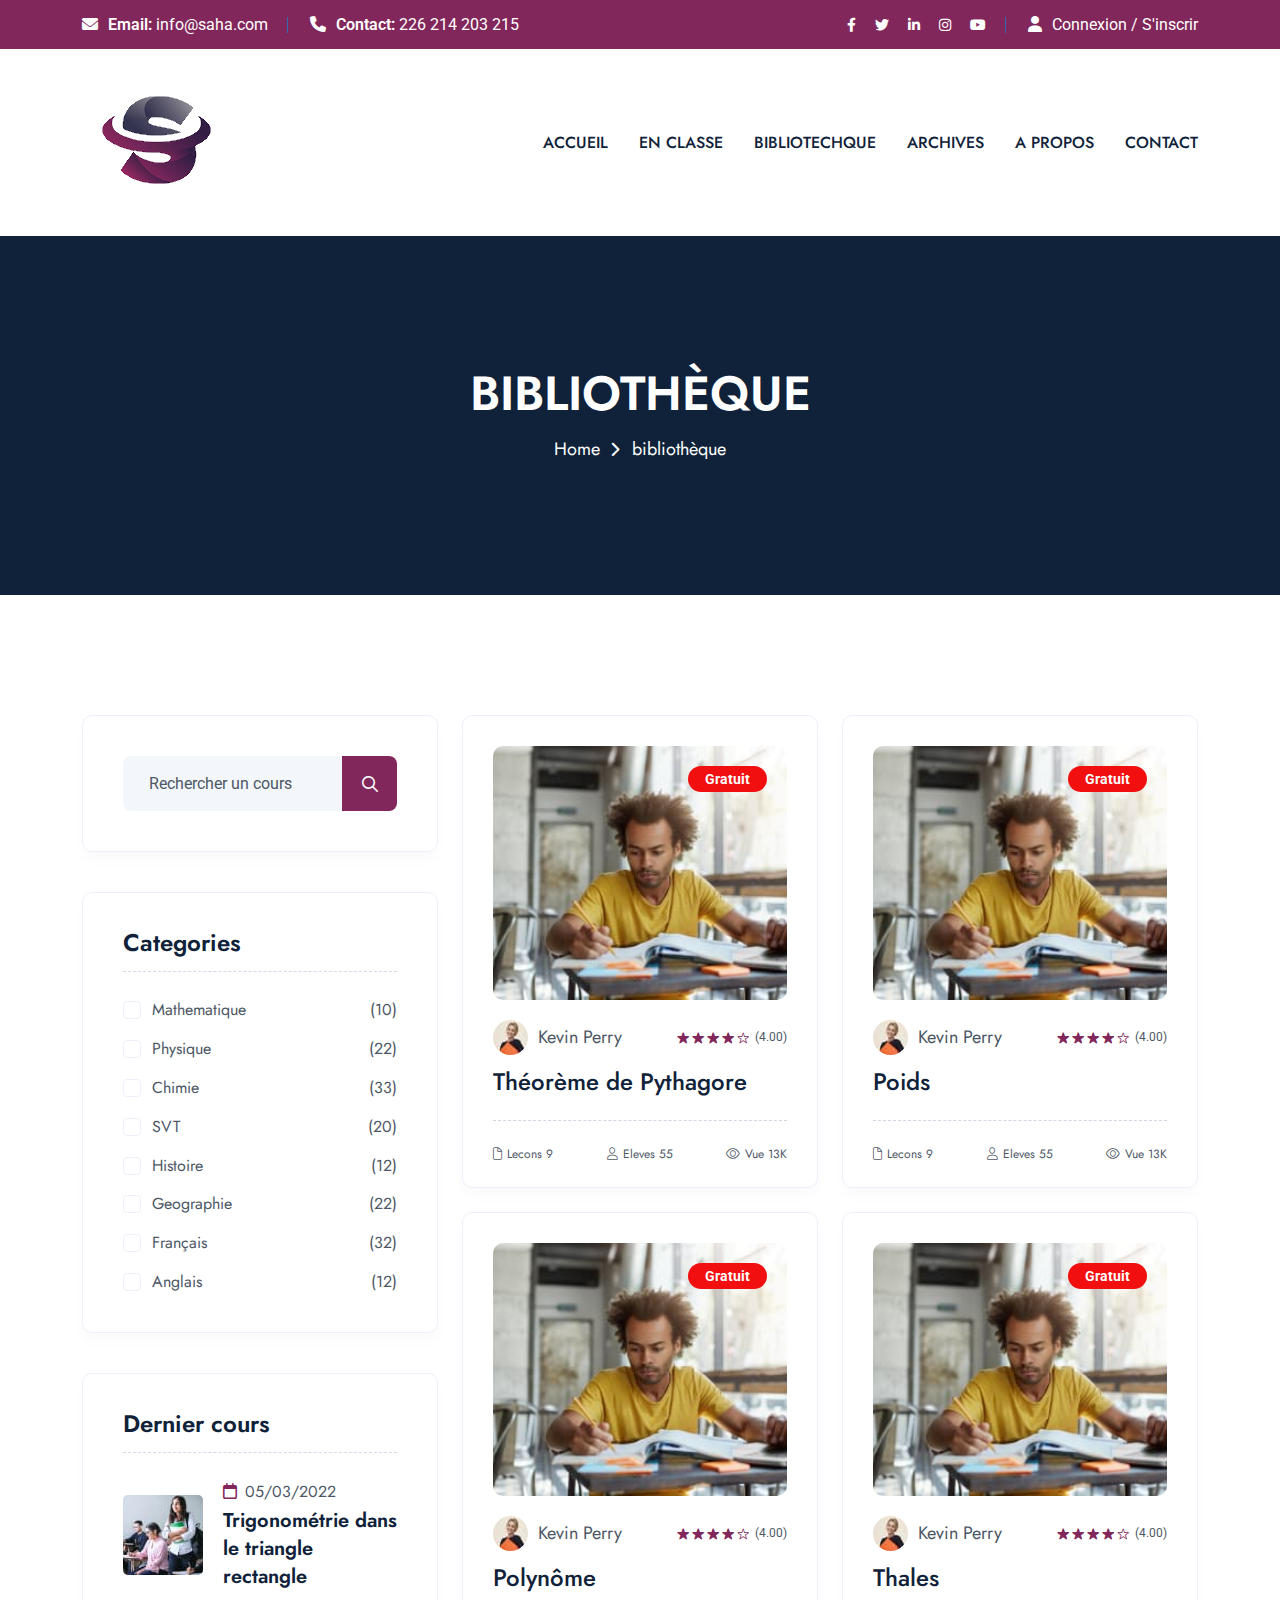
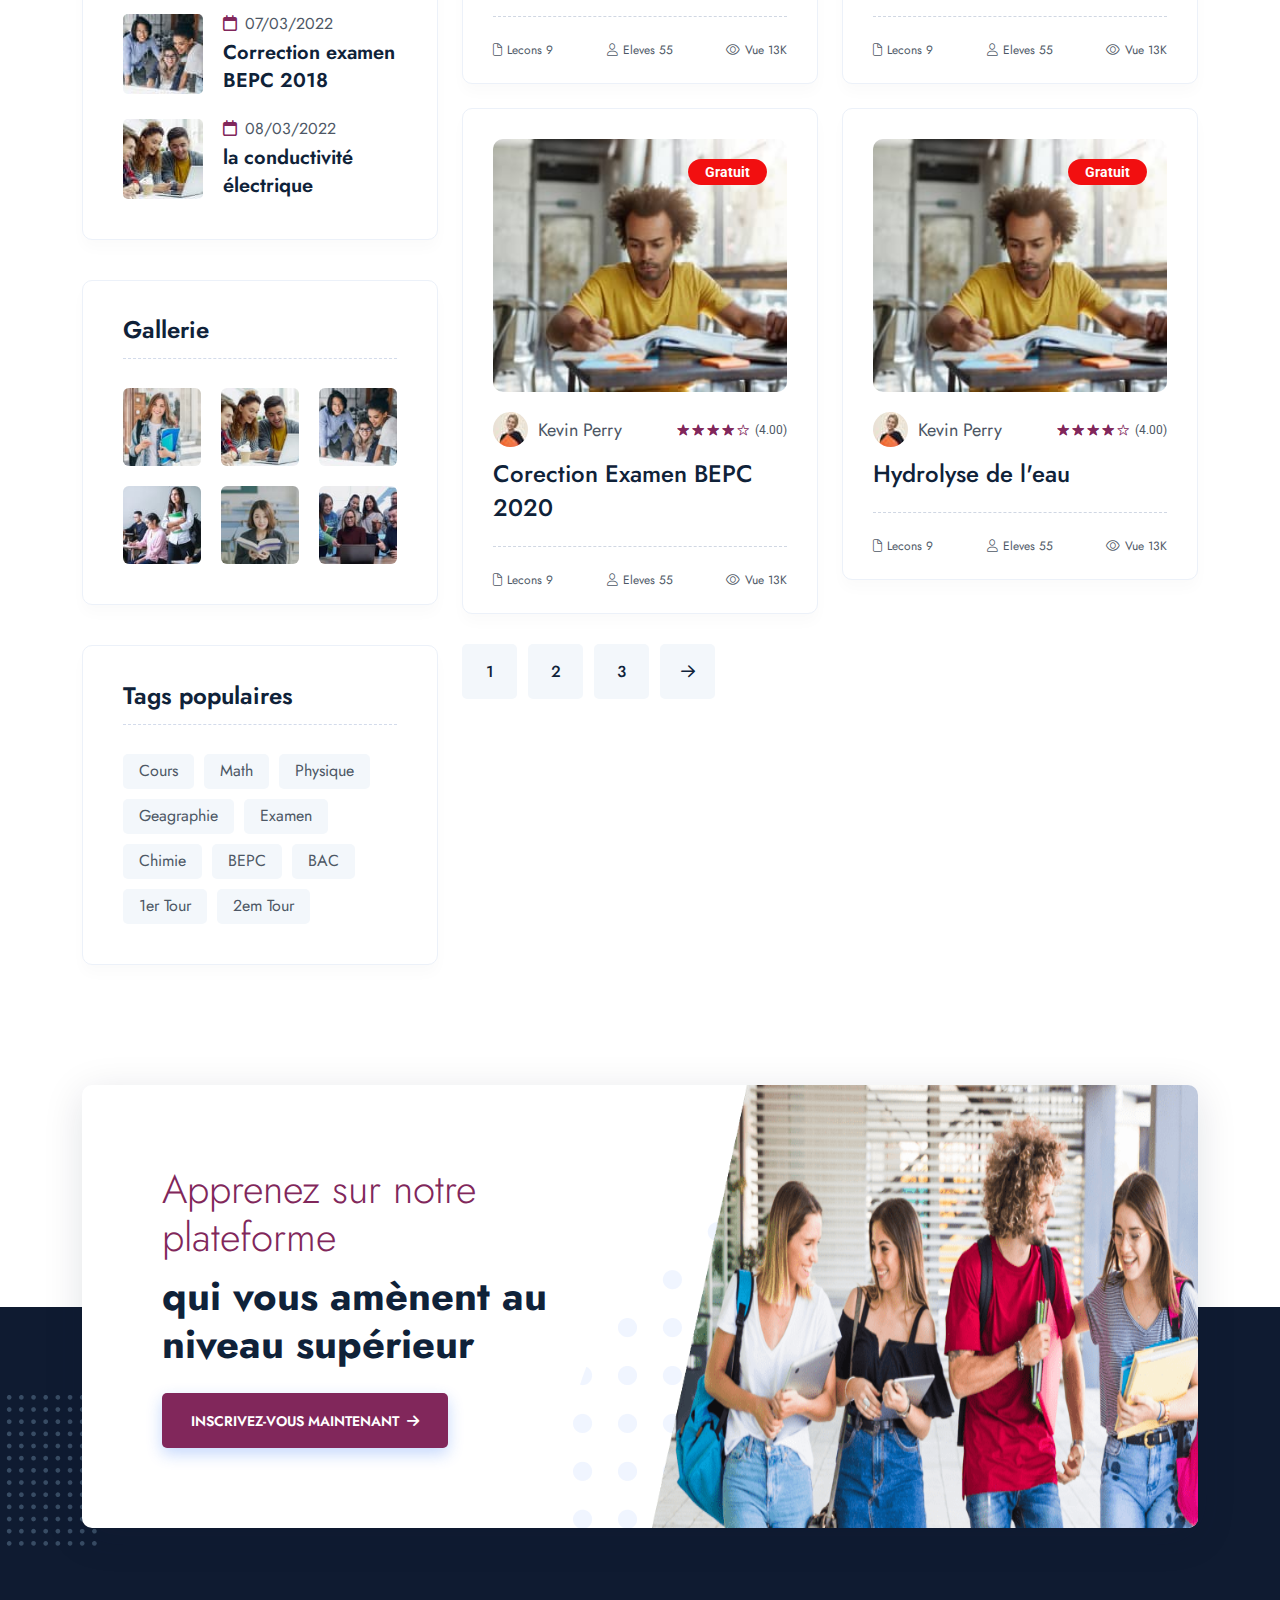
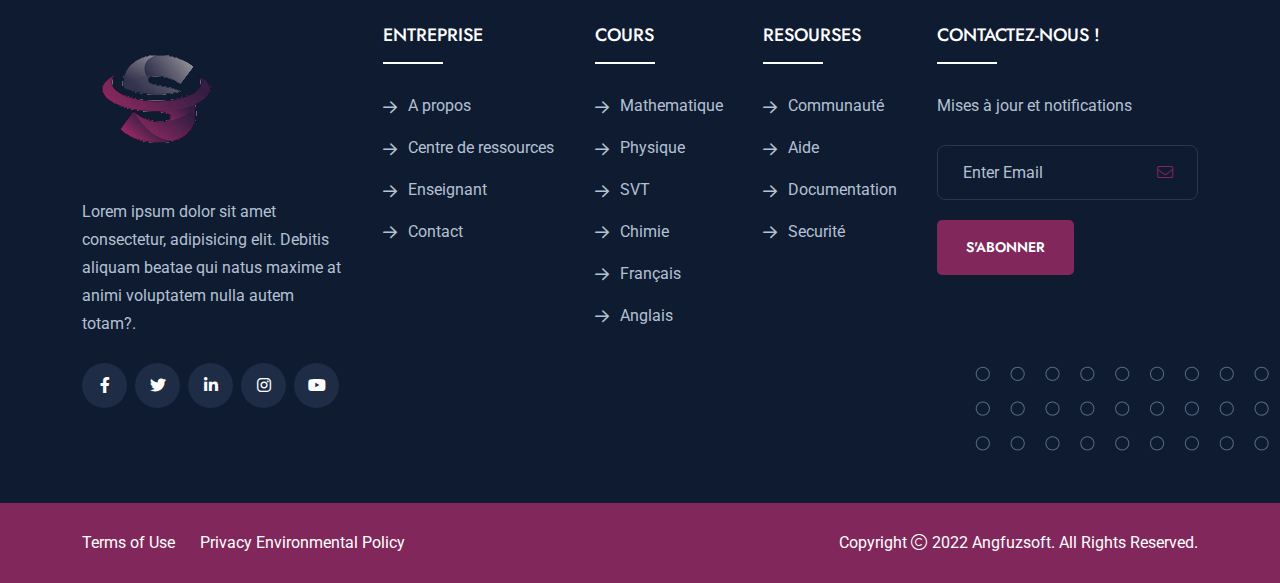
==== bibliotech.html @ e93bc784 "commit 1" ====
<!doctype html>
<html class="no-js" lang="zxx">

<head>
    <meta charset="utf-8">
    <meta http-equiv="x-ua-compatible" content="ie=edge">
    <title>SAHA</title>
    <meta name="author" content="Angfuzsoft">
    <meta name="description" content="Acadu - Online Courses & Education HTML Template">
    <meta name="keywords" content="Acadu - Online Courses & Education HTML Template">
    <meta name="robots" content="INDEX,FOLLOW">
    <meta name="Vuport" content="width=device-width,initial-scale=1,shrink-to-fit=no">
    <link rel="apple-touch-icon" sizes="57x57" href="images/apple-icon-57x57.png">
    <link rel="apple-touch-icon" sizes="60x60" href="images/apple-icon-60x60.png">
    <link rel="apple-touch-icon" sizes="72x72" href="images/apple-icon-72x72.png">
    <link rel="apple-touch-icon" sizes="76x76" href="images/apple-icon-76x76.png">
    <link rel="apple-touch-icon" sizes="114x114" href="images/apple-icon-114x114.png">
    <link rel="apple-touch-icon" sizes="120x120" href="images/apple-icon-120x120.png">
    <link rel="apple-touch-icon" sizes="144x144" href="images/apple-icon-144x144.png">
    <link rel="apple-touch-icon" sizes="152x152" href="images/apple-icon-152x152.png">
    <link rel="apple-touch-icon" sizes="180x180" href="images/apple-icon-180x180.png">
    <link rel="icon" type="image/png" sizes="192x192" href="images/images/saha_logo.png">
    <link rel="icon" type="image/png" sizes="32x32" href="images/saha_logo.png">
    <link rel="icon" type="image/png" sizes="96x96" href="images/saha_logo.png">
    <link rel="icon" type="image/png" sizes="16x16" href="images/saha_logo.png">
    <link rel="manifest" href="assets/img/favicons/manifest.json">
    <meta name="msapplication-TileColor" content="#ffffff">
    <meta name="msapplication-TileImage" content="images/saha_logo.png">
    <meta name="theme-color" content="#ffffff">
    <link rel="preconnect" href="https://fonts.googleapis.com">
    <link rel="preconnect" href="https://fonts.gstatic.com" crossorigin>
    <link
        href="https://fonts.googleapis.com/css2?family=Jost:wght@100;200;300;400;500;600;700;800;900&amp;family=Roboto:wght@100;300;400;500;700&amp;display=swap"
        rel="stylesheet">
    <link rel="stylesheet" href="css/app.min.css">
    <link rel="stylesheet" href="css/fontawesome.min.css">
    <link rel="stylesheet" href="css/style.css">
</head>

<body>
    <div class="preloader"><button class="as-btn style3 preloaderCls">Cancel Preloader</button>
        <div class="preloader-inner"><span class="loader"></span></div>
    </div>
    <div class="sidemenu-wrapper d-none d-lg-block">
        <div class="sidemenu-content"><button class="closeButton sideMenuCls"><i class="far fa-times"></i></button>
            <div class="widget woocommerce widget_shopping_cart">
                <h3 class="widget_title">Shopping cart</h3>
                <div class="widget_shopping_cart_content">
                    <ul class="woocommerce-mini-cart cart_list product_list_widget">
                        <li class="woocommerce-mini-cart-item mini_cart_item"><a href="#"
                                class="remove remove_from_cart_button"><i class="far fa-times"></i></a> <a href="#"><img
                                    src="images/cart_1_1.jpg" alt="Cart Image">HTML5 Course</a> <span class="quantity">1
                                × <span class="woocommerce-Price-amount amount"><span
                                        class="woocommerce-Price-currencySymbol">$</span>40.00</span></span></li>
                        <li class="woocommerce-mini-cart-item mini_cart_item"><a href="#"
                                class="remove remove_from_cart_button"><i class="far fa-times"></i></a> <a href="#"><img
                                    src="images/cart_1_2.jpg" alt="Cart Image">JS ES6 Course</a> <span
                                class="quantity">1 × <span class="woocommerce-Price-amount amount"><span
                                        class="woocommerce-Price-currencySymbol">$</span>99.00</span></span></li>
                        <li class="woocommerce-mini-cart-item mini_cart_item"><a href="#"
                                class="remove remove_from_cart_button"><i class="far fa-times"></i></a> <a href="#"><img
                                    src="images/cart_1_3.jpg" alt="Cart Image">PHP Course</a> <span class="quantity">1 ×
                                <span class="woocommerce-Price-amount amount"><span
                                        class="woocommerce-Price-currencySymbol">$</span>56.00</span></span></li>
                        <li class="woocommerce-mini-cart-item mini_cart_item"><a href="#"
                                class="remove remove_from_cart_button"><i class="far fa-times"></i></a> <a href="#"><img
                                    src="images/cart_1_4.jpg" alt="Cart Image">Python Course</a> <span
                                class="quantity">1 × <span class="woocommerce-Price-amount amount"><span
                                        class="woocommerce-Price-currencySymbol">$</span>23.00</span></span></li>
                        <li class="woocommerce-mini-cart-item mini_cart_item"><a href="#"
                                class="remove remove_from_cart_button"><i class="far fa-times"></i></a> <a href="#"><img
                                    src="images/cart_1_5.jpg" alt="Cart Image">WordPress Course</a> <span
                                class="quantity">1 × <span class="woocommerce-Price-amount amount"><span
                                        class="woocommerce-Price-currencySymbol">$</span>100.00</span></span></li>
                    </ul>
                    <p class="woocommerce-mini-cart__total total"><strong>Subtotal:</strong> <span
                            class="woocommerce-Price-amount amount"><span
                                class="woocommerce-Price-currencySymbol">$</span>318.00</span></p>
                    <p class="woocommerce-mini-cart__buttons buttons"><a href="cart.html" class="as-btn wc-forward">View
                            cart</a> <a href="checkout.html" class="as-btn checkout wc-forward">Checkout</a></p>
                </div>
            </div>
        </div>
    </div>
    <div class="popup-search-box d-none d-lg-block"><button class="searchClose"><i class="fal fa-times"></i></button>
        <form action="#"><input type="text" placeholder="What are you looking for?"> <button type="submit"><i
                    class="fal fa-search"></i></button></form>
    </div>
    <div class="as-menu-wrapper">
        <div class="as-menu-area text-center"><button class="as-menu-toggle"><i class="fal fa-times"></i></button>
            <div class="mobile-logo"><a href="index.html"><img src="images/saha_logo.png" alt="Acadu"></a></div>
            <div class="as-mobile-menu">
                <ul>
                    <li class=""><a href="index.html">Accueil</a>
                        <!-- <ul class="sub-menu">
                            <li><a href="index.html">Home One</a></li>
                            <li><a href="index-2.html">Home Two</a></li>
                            <li><a href="index-3.html">Home Three</a></li>
                            <li><a href="index-4.html">Home Four</a></li>
                        </ul> -->
                    </li>
                    <li class=""><a href="#">En classe</a>
                        <!-- <ul class="sub-menu">
                            <li><a href="#">Courses</a></li>
                            <li><a href="video-#">Video Courses</a></li>
                            <li><a href="#">Course Details</a></li>
                        </ul> -->
                    </li>
                    <li class=""><a href="#">Bibliotechque</a>
                        <!-- <ul class="sub-menu">
                            <li><a href="team.html">Teachers</a></li>
                            <li><a href="team-details.html">Teacher Details</a></li>
                        </ul> -->
                    </li>
                    <li class=""><a href="#">Archives</a>
                        <!-- <ul class="mega-menu">
                            <li><a href="shop.html">Pagelist 1</a>
                                <ul>
                                    <li><a href="index.html">Home One</a></li>
                                    <li><a href="index-2.html">Home Two</a></li>
                                    <li><a href="index-3.html">Home Three</a></li>
                                    <li><a href="index-4.html">Home Four</a></li>
                                    <li><a href="about.html">About Us</a></li>
                                </ul>
                            </li>
                            <li><a href="#">Pagelist 2</a>
                                <ul>
                                    <li><a href="about-2.html">About Us Two</a></li>
                                    <li><a href="team.html">Teachers</a></li>
                                    <li><a href="team-details.html">Teachers Details</a>
                                    </li>
                                    <li><a href="blog.html">Blog</a></li>
                                    <li><a href="cours-detaille.html">Blog Details</a></li>
                                </ul>
                            </li>
                            <li><a href="#">Pagelist 3</a>
                                <ul>
                                    <li><a href="#">Courses</a></li>
                                    <li><a href="video-#">Video Courses</a></li>
                                    <li><a href="#">Course Details</a>
                                    </li>
                                    <li><a href="event.html">Event</a></li>
                                    <li><a href="event-details.html">Event Details</a></li>
                                </ul>
                            </li>
                            <li><a href="#">Pagelist 4</a>
                                <ul>
                                    <li><a href="gallery.html">Gallery</a></li>
                                    <li><a href="contact.html">Contact Us</a></li>
                                    <li><a href="cart.html">Shopping Cart</a></li>
                                    <li><a href="wishlist.html">Wishlist</a></li>
                                    <li><a href="error.html">Error Page</a></li>
                                </ul>
                            </li>
                        </ul> -->
                    </li>
                    <li class=""><a href="#">A propos</a>
                        <!-- <ul class="sub-menu">
                            <li><a href="blog.html">Blog</a></li>
                            <li><a href="cours-detaille.html">Blog Details</a></li>
                        </ul> -->
                    </li>
                    <li><a href="">Contact</a></li>
                </ul>
            </div>
        </div>
    </div>
    

    <header class="as-header header-layout2">
        <div class="header-top">
            <div class="container">
                <div class="row justify-content-center justify-content-lg-between align-items-center gy-2">
                    <div class="col-auto d-none d-lg-block">
                        <div class="header-links">
                            <ul>
                                <li><i class="fas fa-envelope"></i><b>Email: </b><a
                                        href="mailto:info@acadu.com">info@saha.com</a></li>
                                <li><i class="fas fa-phone"></i><b>Contact: </b><a href="tel:+226214203215">226 214 203
                                        215</a></li>
                            </ul>
                        </div>
                    </div>
                    <div class="col-auto">
                        <div class="header-links">
                            <ul>
                                <li>
                                    <div class="header-social"><a href="https://www.facebook.com/"><i
                                                class="fab fa-facebook-f"></i></a> <a href="https://www.twitter.com/"><i
                                                class="fab fa-twitter"></i></a> <a href="https://www.linkedin.com/"><i
                                                class="fab fa-linkedin-in"></i></a> <a
                                            href="https://www.instagram.com/"><i class="fab fa-instagram"></i></a> <a
                                            href="https://www.youtube.com/"><i class="fab fa-youtube"></i></a></div>
                                </li>
                                <li><i class="fas fa-user"></i><a href="contact.html">Connexion / S'inscrir</a></li>
                            </ul>
                        </div>
                    </div>
                </div>
            </div>
        </div>
        <div class="sticky-wrapper">
            <div class="sticky-active">
                <div class="menu-area">
                    <div class="container">
                        <div class="row align-items-center justify-content-between">
                            <div class="col-auto">
                                <div class="header-logo"><a href="index.html"><img src="images/saha_logo.png"
                                            alt="Acadu"></a>
                                </div>
                            </div>
                            <!-- <div class="col-auto d-none d-xl-inline-block">
                                <div class="category-menu-wrap"><a class="menu-expand" href="#"><i
                                            class="fa-solid fa-list"></i>Categories</a>
                                    <nav class="category-menu">
                                        <ul>
                                            <li><a href="course">Javascript</a></li>
                                            <li><a href="course">Marketing</a></li>
                                            <li><a href="course">Data Science</a></li>
                                            <li><a href="course">Content Writing</a></li>
                                            <li><a href="course">Gratuitlancing</a></li>
                                            <li><a href="course">Startup Growth</a></li>
                                            <li><a href="course">UI/UX Design</a></li>
                                            <li><a href="course">Web Development</a></li>
                                        </ul>
                                    </nav>
                                </div>
                            </div> -->
                            <div class="col-auto">
                                <div class="row align-items-center">
                                    <div class="col-auto">
                                        <nav class="main-menu d-none d-lg-inline-block">
                                            <ul>
                                                <li class=""><a href="index.html">Accueil</a>
                                                    <!-- <ul class="sub-menu">
                                                        <li><a href="index.html">Home One</a></li>
                                                        <li><a href="index-2.html">Home Two</a></li>
                                                        <li><a href="index-3.html">Home Three</a></li>
                                                        <li><a href="index-4.html">Home Four</a></li>
                                                    </ul> -->
                                                </li>
                                                <li class=""><a href="classe.html">En classe</a>
                                                    <!-- <ul class="sub-menu">
                                                        <li><a href="#">Courses</a></li>
                                                        <li><a href="video-#">Video Courses</a></li>
                                                        <li><a href="#">Course Details</a></li>
                                                    </ul> -->
                                                </li>
                                                <li class=""><a href="bibliotech.html">Bibliotechque</a>
                                                    <!-- <ul class="sub-menu">
                                                        <li><a href="team.html">Teachers</a></li>
                                                        <li><a href="team-details.html">Teacher Details</a></li>
                                                    </ul> -->
                                                </li>
                                                <li class=""><a href="cours.html">Archives</a>
                                                    <!-- <ul class="mega-menu">
                                                        <li><a href="shop.html">Pagelist 1</a>
                                                            <ul>
                                                                <li><a href="index.html">Home One</a></li>
                                                                <li><a href="index-2.html">Home Two</a></li>
                                                                <li><a href="index-3.html">Home Three</a></li>
                                                                <li><a href="index-4.html">Home Four</a></li>
                                                                <li><a href="about.html">About Us</a></li>
                                                            </ul>
                                                        </li>
                                                        <li><a href="#">Pagelist 2</a>
                                                            <ul>
                                                                <li><a href="about-2.html">About Us Two</a></li>
                                                                <li><a href="team.html">Teachers</a></li>
                                                                <li><a href="team-details.html">Teachers Details</a>
                                                                </li>
                                                                <li><a href="blog.html">Blog</a></li>
                                                                <li><a href="blog-details.html">Blog Details</a></li>
                                                            </ul>
                                                        </li>
                                                        <li><a href="#">Pagelist 3</a>
                                                            <ul>
                                                                <li><a href="#">Courses</a></li>
                                                                <li><a href="video-#">Video Courses</a></li>
                                                                <li><a href="#">Course Details</a>
                                                                </li>
                                                                <li><a href="event.html">Event</a></li>
                                                                <li><a href="event-details.html">Event Details</a></li>
                                                            </ul>
                                                        </li>
                                                        <li><a href="#">Pagelist 4</a>
                                                            <ul>
                                                                <li><a href="gallery.html">Gallery</a></li>
                                                                <li><a href="contact.html">Contact Us</a></li>
                                                                <li><a href="cart.html">Shopping Cart</a></li>
                                                                <li><a href="wishlist.html">Wishlist</a></li>
                                                                <li><a href="error.html">Error Page</a></li>
                                                            </ul>
                                                        </li>
                                                    </ul> -->
                                                </li>
                                                <li class=""><a href="#">A propos</a>
                                                    <!-- <ul class="sub-menu">
                                                        <li><a href="blog.html">Blog</a></li>
                                                        <li><a href="blog-details.html">Blog Details</a></li>
                                                    </ul> -->
                                                </li>
                                                <li><a href="contact.html">Contact</a></li>
                                            </ul>
                                        </nav><button type="button" class="as-menu-toggle d-inline-block d-lg-none"><i
                                                class="far fa-bars"></i></button>
                                    </div>
                                    <div class="col-auto d-none d-xxl-block">
                                        <!-- <div class="header-button"><button type="button"
                                                class="simple-icon searchBoxToggler"><i
                                                    class="far fa-search"></i></button> <a href="contact.html"
                                                class="as-btn ml-15">Become Teacher<i
                                                    class="fas fa-arrow-right ms-2"></i></a></div> -->
                                    </div>
                                </div>
                            </div>
                        </div>
                    </div>
                </div>
            </div>
        </div>
    </header>

    <div class="breadcumb-wrapper" data-bg-src="assets/img/breadcumb/breadcumb-bg.jpg">
        <div class="container z-index-common">
            <h1 class="breadcumb-title">Bibliothèque</h1>
            <ul class="breadcumb-menu">
                <li><a href="index.html">Home</a></li>
                <li>bibliothèque</li>
            </ul>
        </div>
    </div>

    <section class="as-blog-wrapper space-top space-extra-bottom">
        <div class="container">
            <div class="row">
                <div class="col-xxl-4 col-lg-4">
                    <aside class="sidebar-area">
                        <div class="widget widget_search">
                            <form class="search-form"><input type="text" placeholder="Rechercher un cours"> <button
                                    type="submit"><i class="far fa-search"></i></button></form>
                        </div>
                        <div class="widget widget_categories">
                            <h3 class="widget_title">Categories</h3>
                            <ul>
                                <li><a href="">Mathematique</a> <span>(10)</span></li>
                                <li><a href="">Physique</a> <span>(22)</span></li>
                                <li><a href="">Chimie</a> <span>(33)</span></li>
                                <li><a href="">SVT</a> <span>(20)</span></li>
                                <li><a href="">Histoire</a> <span>(12)</span></li>
                                <li><a href="">Geographie</a> <span>(22)</span></li>
                                <li><a href="">Français</a> <span>(32)</span></li>
                                <li><a href="">Anglais</a> <span>(12)</span></li>
                            </ul>
                        </div>
                        <div class="widget">
                            <h3 class="widget_title">Dernier cours</h3>
                            <div class="recent-post-wrap">
                                <div class="recent-post">
                                    <div class="media-img"><a href="cours-detaille.html"><img
                                                src="images/recent-post-1-1.jpg" alt="Blog Image"></a></div>
                                    <div class="media-body">
                                        <div class="recent-post-meta"><a href="blog.html"><i
                                                    class="far fa-calendar"></i>05/03/2022</a></div>
                                        <h4 class="post-title"><a class="text-inherit"
                                                href="cours-detaille.html">Trigonométrie dans le triangle rectangle</a>
                                        </h4>
                                    </div>
                                </div>
                                <div class="recent-post">
                                    <div class="media-img"><a href="cours-detaille.html"><img
                                                src="images/recent-post-1-2.jpg" alt="Blog Image"></a></div>
                                    <div class="media-body">
                                        <div class="recent-post-meta"><a href="blog.html"><i
                                                    class="far fa-calendar"></i>07/03/2022</a></div>
                                        <h4 class="post-title"><a class="text-inherit"
                                                href="cours-detaille.html">Correction examen BEPC 2018</a></h4>
                                    </div>
                                </div>
                                <div class="recent-post">
                                    <div class="media-img"><a href="cours-detaille.html"><img
                                                src="images/recent-post-1-3.jpg" alt="Blog Image"></a></div>
                                    <div class="media-body">
                                        <div class="recent-post-meta"><a href="blog.html"><i
                                                    class="far fa-calendar"></i>08/03/2022</a></div>
                                        <h4 class="post-title"><a class="text-inherit" href="cours-detaille.html"> la
                                                conductivité électrique</a></h4>
                                    </div>
                                </div>
                            </div>
                        </div>
                        <div class="widget">
                            <h4 class="widget_title">Gallerie</h4>
                            <div class="sidebar-gallery">
                                <div class="gallery-thumb"><img src="images/gal-1-1.jpg" alt="Gallery Image"
                                        class="w-100"></div>
                                <div class="gallery-thumb"><img src="images/gal-1-2.jpg" alt="Gallery Image"
                                        class="w-100"></div>
                                <div class="gallery-thumb"><img src="images/gal-1-3.jpg" alt="Gallery Image"
                                        class="w-100"></div>
                                <div class="gallery-thumb"><img src="images/gal-1-4.jpg" alt="Gallery Image"
                                        class="w-100"></div>
                                <div class="gallery-thumb"><img src="images/gal-1-5.jpg" alt="Gallery Image"
                                        class="w-100"></div>
                                <div class="gallery-thumb"><img src="images/gal-1-6.jpg" alt="Gallery Image"
                                        class="w-100"></div>
                            </div>
                        </div>
                        <div class="widget widget_tag_cloud">
                            <h3 class="widget_title">Tags populaires</h3>
                            <div class="tagcloud"><a href="blog.html">Cours</a> <a href="blog.html">Math</a> <a
                                    href="blog.html">physique</a> <a href="blog.html">Geagraphie</a> <a
                                    href="blog.html">examen</a> <a href="blog.html">Chimie</a> <a
                                    href="blog.html">BEPC</a> <a href="blog.html">BAC</a> <a href="blog.html">1er
                                    tour</a> <a href="blog.html">2em tour</a></div>
                        </div>
                    </aside>
                </div>
                <div class="col-xxl-8 col-lg-8">

                    <div class="tab-content" id="nav-tabContent">
                        <div class="tab-pane fade active show" id="tab-grid" role="tabpanel"
                            aria-labelledby="tab-course-grid">
                            <div class="row gy-4 mb-30">
                                <div class="col-md-6 col-lg-6 col-xxl-6">
                                    <div class="course-box style4">
                                        <div class="course-img"><img src="images/course_1_2.jpg" alt="course"> <span
                                                class="tag">Gratuit</span></div>
                                        <div class="course-content">
                                            <div class="course-author">
                                                <div class="author-info"><img src="images/author.jpg" alt="author"> <a
                                                        href="#" class="author-name">Kevin Perry</a></div>
                                                <div class="course-rating">
                                                    <div class="star-rating" role="img"
                                                        aria-label="Rated 4.00 out of 5"><span style="width:79%">Vote
                                                            <strong class="rating">4.00</strong> sur
                                                            5</span></div>(4.00)
                                                </div>
                                            </div>
                                            <h3 class="course-title"><a href="cours-detaille.html">Théorème de Pythagore</a></h3>
                                            <div class="course-meta"><span><i class="fal fa-file"></i>Lecons 9</span> <span><i
                                                        class="fal fa-user"></i>Eleves 55</span> <span><i
                                                        class="fal fa-eye"></i>Vue 13K</span></div>
                                        </div>
                                    </div>
                                </div>

                                <div class="col-md-6 col-lg-6 col-xxl-6">
                                    <div class="course-box style4">
                                        <div class="course-img"><img src="images/course_1_2.jpg" alt="course"> <span
                                                class="tag">Gratuit</span></div>
                                        <div class="course-content">
                                            <div class="course-author">
                                                <div class="author-info"><img src="images/author.jpg" alt="author"> <a
                                                        href="#" class="author-name">Kevin Perry</a></div>
                                                <div class="course-rating">
                                                    <div class="star-rating" role="img"
                                                        aria-label="Rated 4.00 out of 5"><span style="width:79%">Vote
                                                            <strong class="rating">4.00</strong> sur
                                                            5</span></div>(4.00)
                                                </div>
                                            </div>
                                            <h3 class="course-title"><a href="cours-detaille.html">Poids</a></h3>
                                            <div class="course-meta"><span><i class="fal fa-file"></i>Lecons 9</span> <span><i
                                                        class="fal fa-user"></i>Eleves 55</span> <span><i
                                                        class="fal fa-eye"></i>Vue 13K</span></div>
                                        </div>
                                    </div>
                                </div>


                                <div class="col-md-6 col-lg-6 col-xxl-6">
                                    <div class="course-box style4">
                                        <div class="course-img"><img src="images/course_1_2.jpg" alt="course"> <span
                                                class="tag">Gratuit</span></div>
                                        <div class="course-content">
                                            <div class="course-author">
                                                <div class="author-info"><img src="images/author.jpg" alt="author"> <a
                                                        href="#" class="author-name">Kevin Perry</a></div>
                                                <div class="course-rating">
                                                    <div class="star-rating" role="img"
                                                        aria-label="Rated 4.00 out of 5"><span style="width:79%">Vote
                                                            <strong class="rating">4.00</strong> sur
                                                            5</span></div>(4.00)
                                                </div>
                                            </div>
                                            <h3 class="course-title"><a href="cours-detaille.html">Polynôme</a></h3>
                                            <div class="course-meta"><span><i class="fal fa-file"></i>Lecons 9</span> <span><i
                                                        class="fal fa-user"></i>Eleves 55</span> <span><i
                                                        class="fal fa-eye"></i>Vue 13K</span></div>
                                        </div>
                                    </div>
                                </div>


                                <div class="col-md-6 col-lg-6 col-xxl-6">
                                    <div class="course-box style4">
                                        <div class="course-img"><img src="images/course_1_2.jpg" alt="course"> <span
                                                class="tag">Gratuit</span></div>
                                        <div class="course-content">
                                            <div class="course-author">
                                                <div class="author-info"><img src="images/author.jpg" alt="author"> <a
                                                        href="#" class="author-name">Kevin Perry</a></div>
                                                <div class="course-rating">
                                                    <div class="star-rating" role="img"
                                                        aria-label="Rated 4.00 out of 5"><span style="width:79%">Vote
                                                            <strong class="rating">4.00</strong> sur
                                                            5</span></div>(4.00)
                                                </div>
                                            </div>
                                            <h3 class="course-title"><a href="cours-detaille.html">Thales</a></h3>
                                            <div class="course-meta"><span><i class="fal fa-file"></i>Lecons 9</span> <span><i
                                                        class="fal fa-user"></i>Eleves 55</span> <span><i
                                                        class="fal fa-eye"></i>Vue 13K</span></div>
                                        </div>
                                    </div>
                                </div>

                                <div class="col-md-6 col-lg-6 col-xxl-6">
                                    <div class="course-box style4">
                                        <div class="course-img"><img src="images/course_1_2.jpg" alt="course"> <span
                                                class="tag">Gratuit</span></div>
                                        <div class="course-content">
                                            <div class="course-author">
                                                <div class="author-info"><img src="images/author.jpg" alt="author"> <a
                                                        href="#" class="author-name">Kevin Perry</a></div>
                                                <div class="course-rating">
                                                    <div class="star-rating" role="img"
                                                        aria-label="Rated 4.00 out of 5"><span style="width:79%">Vote
                                                            <strong class="rating">4.00</strong> sur
                                                            5</span></div>(4.00)
                                                </div>
                                            </div>
                                            <h3 class="course-title"><a href="cours-detaille.html">Corection Examen BEPC 2020</a></h3>
                                            <div class="course-meta"><span><i class="fal fa-file"></i>Lecons 9</span> <span><i
                                                        class="fal fa-user"></i>Eleves 55</span> <span><i
                                                        class="fal fa-eye"></i>Vue 13K</span></div>
                                        </div>
                                    </div>
                                </div>

                                <div class="col-md-6 col-lg-6 col-xxl-6">
                                    <div class="course-box style4">
                                        <div class="course-img"><img src="images/course_1_2.jpg" alt="course"> <span
                                                class="tag">Gratuit</span></div>
                                        <div class="course-content">
                                            <div class="course-author">
                                                <div class="author-info"><img src="images/author.jpg" alt="author"> <a
                                                        href="#" class="author-name">Kevin Perry</a></div>
                                                <div class="course-rating">
                                                    <div class="star-rating" role="img"
                                                        aria-label="Rated 4.00 out of 5"><span style="width:79%">Vote
                                                            <strong class="rating">4.00</strong> sur
                                                            5</span></div>(4.00)
                                                </div>
                                            </div>
                                            <h3 class="course-title"><a href="cours-detaille.html">Hydrolyse de l'eau</a></h3>
                                            <div class="course-meta"><span><i class="fal fa-file"></i>Lecons 9</span> <span><i
                                                        class="fal fa-user"></i>Eleves 55</span> <span><i
                                                        class="fal fa-eye"></i>Vue 13K</span></div>
                                        </div>
                                    </div>
                                </div>
                                

                            </div>
                        </div>




                    </div>

                    <div class="as-pagination">
                        <ul>
                            <li><a href="blog.html">1</a></li>
                            <li><a href="blog.html">2</a></li>
                            <li><a href="blog.html">3</a></li>
                            <li><a href="blog.html"><i class="far fa-arrow-right"></i></a></li>
                        </ul>
                    </div>
                </div>

            </div>
        </div>
    </section>

    <section class data-pos-for=".footer-wrapper" data-sec-pos="bottom-half">
        <div class="container">
            <div class="cta-wrap">
                <div class="row flex-row-reverse justify-content-between">
                    <div class="col-lg-6">
                        <div class="cta-img"><img src="images/cta_1_1.png" alt="Image"></div>
                    </div>
                    <div class="col-lg-6 align-self-center">
                        <div class="cta-content">
                            <h2 class="fs-40 fw-light text-theme mb-10">Apprenez sur notre plateforme</h2>
                            <h2 class="mb-25">qui vous amènent au niveau supérieur</h2><a href="contact.html"
                                class="as-btn">Inscrivez-vous maintenant<i class="fas fa-arrow-right ms-2"></i></a>
                        </div>
                    </div>
                </div>
                <div class="shape-mockup movingX z-index-n1" data-bottom="0%" data-left="44%"><img
                        src="images/dot_shape_1.png" alt="shapes"></div>
            </div>
        </div>
    </section>
    <footer class="footer-wrapper footer-layout2">
        <div class="widget-area">
            <div class="container">
                <div class="row justify-content-between">
                    <div class="col-md-6 col-xl-3">
                        <div class="widget footer-widget style2">
                            <div class="as-widget-about">
                                <div class="about-logo"><a href="index.html"><img src="images/saha_logo.png"
                                            alt="Acadu"></a></div>
                                <p class="about-text">Lorem ipsum dolor sit amet consectetur, adipisicing elit. Debitis
                                    aliquam beatae qui natus maxime at animi voluptatem nulla autem totam?.</p>
                                <div class="as-social"><a href="https://www.facebook.com/"><i
                                            class="fab fa-facebook-f"></i></a> <a href="https://www.twitter.com/"><i
                                            class="fab fa-twitter"></i></a> <a href="https://www.linkedin.com/"><i
                                            class="fab fa-linkedin-in"></i></a> <a href="https://www.instagram.com/"><i
                                            class="fab fa-instagram"></i></a> <a href="https://www.youtube.com/"><i
                                            class="fab fa-youtube"></i></a></div>
                            </div>
                        </div>
                    </div>
                    <div class="col-md-6 col-xl-auto">
                        <div class="widget widget_nav_menu footer-widget style2">
                            <h3 class="widget_title">Entreprise</h3>
                            <div class="menu-all-pages-container">
                                <ul class="menu">
                                    <li><a href="about.html">A propos</a></li>
                                    <li><a href="#">Centre de ressources</a></li>
                                    <li><a href="team.html">Enseignant</a></li>
                                    <li><a href="contact.html">Contact</a></li>
                                </ul>
                            </div>
                        </div>
                    </div>
                    <div class="col-md-6 col-xl-auto">
                        <div class="widget widget_nav_menu footer-widget style2">
                            <h3 class="widget_title">Cours</h3>
                            <div class="menu-all-pages-container">
                                <ul class="menu">
                                    <li><a href="#">Mathematique</a></li>
                                    <li><a href="#">Physique</a></li>
                                    <li><a href="#">SVT</a></li>
                                    <li><a href="#">Chimie</a></li>
                                    <li><a href="#">Français</a></li>
                                    <li><a href="#">Anglais</a></li>
                                </ul>
                            </div>
                        </div>
                    </div>
                    <div class="col-md-6 col-xl-auto">
                        <div class="widget widget_nav_menu footer-widget style2">
                            <h3 class="widget_title">Resourses</h3>
                            <div class="menu-all-pages-container">
                                <ul class="menu">
                                    <li><a href="about.html">Communauté</a></li>
                                    <li><a href="contact.html">Aide</a></li>
                                    <li><a href="#">Documentation</a></li>
                                    <li><a href="contact.html">Securité</a></li>
                                </ul>
                            </div>
                        </div>
                    </div>
                    <div class="col-md-6 col-xl-3">
                        <div class="widget footer-widget style2">
                            <h3 class="widget_title">Contactez-nous !</h3>
                            <form class="newsletter-widget">
                                <p class="footer-text">Mises à jour et notifications</p>
                                <div class="form-group"><input class="form-control" type="email"
                                        placeholder="Enter Email" required> <i class="fal fa-envelope"></i></div><button
                                    type="submit" class="as-btn shadow-none">S'abonner</button>
                            </form>
                        </div>
                    </div>
                </div>
            </div>
        </div>
        <div class="copyright-wrap">
            <div class="container">
                <div class="row justify-content-between align-items-center">
                    <div class="col-lg-auto d-none d-lg-block">
                        <div class="footer-links">
                            <ul>
                                <li><a href="about.html">Terms of Use</a></li>
                                <li><a href="about.html">Privacy Environmental Policy</a></li>
                            </ul>
                        </div>
                    </div>
                    <div class="col-lg-auto">
                        <p class="copyright-text">Copyright <i class="fal fa-copyright"></i> 2022 <a
                                href="#">Angfuzsoft</a>. All Rights Reserved.</p>
                    </div>
                </div>
            </div>
        </div><a href="#" class="scrollToTop scroll-btn"><i class="far fa-arrow-up"></i></a>
        <div class="shape-mockup jump d-none d-xl-block" data-top="10%" data-left="0%"><img
                src="images/footer_shape_4.png" alt="shapes"></div>
        <div class="shape-mockup movingX d-none d-xl-block" data-bottom="15%" data-right="0%"><img
                src="images/footer_shape_5.png" alt="shapes"></div>
    </footer>
    <script src="js/jquery-3.6.0.min.js"></script>
    <script src="js/app.min.js"></script>
    <script src="js/main.js"></script>
</body>

</html>
---- css/app.min.css ----
@charset "UTF-8";/*!
 * Bootstrap v5.0.0-beta1 (https://getbootstrap.com/)
 * Copyright 2011-2020 The Bootstrap Authors
 * Copyright 2011-2020 Twitter, Inc.
 * Licensed under MIT (https://github.com/twbs/bootstrap/blob/main/LICENSE)
 */:root{--bs-blue:#0d6efd;--bs-indigo:#6610f2;--bs-purple:#6f42c1;--bs-pink:#d63384;--bs-red:#dc3545;--bs-orange:#fd7e14;--bs-yellow:#ffc107;--bs-green:#198754;--bs-teal:#20c997;--bs-cyan:#0dcaf0;--bs-white:#fff;--bs-gray:#6c757d;--bs-gray-dark:#343a40;--bs-primary:#0d6efd;--bs-secondary:#6c757d;--bs-success:#198754;--bs-info:#0dcaf0;--bs-warning:#ffc107;--bs-danger:#dc3545;--bs-light:#f8f9fa;--bs-dark:#212529;--bs-font-sans-serif:system-ui,-apple-system,"Segoe UI",Roboto,"Helvetica Neue",Arial,"Noto Sans","Liberation Sans",sans-serif,"Apple Color Emoji","Segoe UI Emoji","Segoe UI Symbol","Noto Color Emoji";--bs-font-monospace:SFMono-Regular,Menlo,Monaco,Consolas,"Liberation Mono","Courier New",monospace;--bs-gradient:linear-gradient(180deg,hsla(0,0%,100%,.15),hsla(0,0%,100%,0))}*,:after,:before{box-sizing:border-box}@media (prefers-reduced-motion:no-preference){:root{scroll-behavior:smooth}}body{margin:0;font-family:var(--bs-font-sans-serif);font-size:1rem;font-weight:400;line-height:1.5;color:#212529;background-color:#fff;-webkit-text-size-adjust:100%;-webkit-tap-highlight-color:transparent}[tabindex="-1"]:focus:not(:focus-visible){outline:0!important}hr{margin:1rem 0;color:inherit;background-color:currentColor;border:0;opacity:.25}hr:not([size]){height:1px}.h1,.h2,.h3,.h4,.h5,.h6,h1,h2,h3,h4,h5,h6{margin-top:0;margin-bottom:.5rem;font-weight:500;line-height:1.2}.h1,h1{font-size:calc(1.375rem + 1.5vw)}@media (min-width:1200px){.h1,h1{font-size:2.5rem}}.h2,h2{font-size:calc(1.325rem + .9vw)}@media (min-width:1200px){.h2,h2{font-size:2rem}}.h3,h3{font-size:calc(1.3rem + .6vw)}@media (min-width:1200px){.h3,h3{font-size:1.75rem}}.h4,h4{font-size:calc(1.275rem + .3vw)}@media (min-width:1200px){.h4,h4{font-size:1.5rem}}.h5,h5{font-size:1.25rem}.h6,h6{font-size:1rem}p{margin-top:0;margin-bottom:1rem}abbr[data-bs-original-title],abbr[title]{text-decoration:underline;-webkit-text-decoration:underline dotted;text-decoration:underline dotted;cursor:help;-webkit-text-decoration-skip-ink:none;text-decoration-skip-ink:none}address{margin-bottom:1rem;font-style:normal;line-height:inherit}ol,ul{padding-left:2rem}dl,ol,ul{margin-top:0;margin-bottom:1rem}ol ol,ol ul,ul ol,ul ul{margin-bottom:0}dt{font-weight:700}dd{margin-bottom:.5rem;margin-left:0}blockquote{margin:0 0 1rem}b,strong{font-weight:bolder}.small,small{font-size:.875em}.mark,mark{padding:.2em;background-color:#fcf8e3}sub,sup{position:relative;font-size:.75em;line-height:0;vertical-align:baseline}sub{bottom:-.25em}sup{top:-.5em}a{color:#0d6efd;text-decoration:underline}a:hover{color:#0a58ca}a:not([href]):not([class]),a:not([href]):not([class]):hover{color:inherit;text-decoration:none}code,kbd,pre,samp{font-family:var(--bs-font-monospace);font-size:1em;direction:ltr;unicode-bidi:bidi-override}pre{display:block;margin-top:0;margin-bottom:1rem;overflow:auto;font-size:.875em}pre code{font-size:inherit;color:inherit;word-break:normal}code{font-size:.875em;color:#d63384;word-wrap:break-word}a>code{color:inherit}kbd{padding:.2rem .4rem;font-size:.875em;color:#fff;background-color:#212529;border-radius:.2rem}kbd kbd{padding:0;font-size:1em;font-weight:700}figure{margin:0 0 1rem}img,svg{vertical-align:middle}table{caption-side:bottom;border-collapse:collapse}caption{padding-top:.5rem;padding-bottom:.5rem;color:#6c757d;text-align:left}th{text-align:inherit;text-align:-webkit-match-parent}tbody,td,tfoot,th,thead,tr{border-color:inherit;border-style:solid;border-width:0}label{display:inline-block}button{border-radius:0}button:focus{outline:1px dotted;outline:5px auto -webkit-focus-ring-color}button,input,optgroup,select,textarea{margin:0;font-family:inherit;font-size:inherit;line-height:inherit}button,select{text-transform:none}[role=button]{cursor:pointer}select{word-wrap:normal}[list]::-webkit-calendar-picker-indicator{display:none}[type=button],[type=reset],[type=submit],button{-webkit-appearance:button}[type=button]:not(:disabled),[type=reset]:not(:disabled),[type=submit]:not(:disabled),button:not(:disabled){cursor:pointer}::-moz-focus-inner{padding:0;border-style:none}textarea{resize:vertical}fieldset{min-width:0;padding:0;margin:0;border:0}legend{float:left;width:100%;padding:0;margin-bottom:.5rem;font-size:calc(1.275rem + .3vw);line-height:inherit}@media (min-width:1200px){legend{font-size:1.5rem}}legend+*{clear:left}::-webkit-datetime-edit-day-field,::-webkit-datetime-edit-fields-wrapper,::-webkit-datetime-edit-hour-field,::-webkit-datetime-edit-minute,::-webkit-datetime-edit-month-field,::-webkit-datetime-edit-text,::-webkit-datetime-edit-year-field{padding:0}::-webkit-inner-spin-button{height:auto}[type=search]{outline-offset:-2px;-webkit-appearance:textfield}::-webkit-search-decoration{-webkit-appearance:none}::-webkit-color-swatch-wrapper{padding:0}::file-selector-button{font:inherit}::-webkit-file-upload-button{font:inherit;-webkit-appearance:button}output{display:inline-block}iframe{border:0}summary{display:list-item;cursor:pointer}progress{vertical-align:baseline}[hidden]{display:none!important}.lead{font-size:1.25rem;font-weight:300}.display-1{font-size:calc(1.625rem + 4.5vw);font-weight:300;line-height:1.2}@media (min-width:1200px){.display-1{font-size:5rem}}.display-2{font-size:calc(1.575rem + 3.9vw);font-weight:300;line-height:1.2}@media (min-width:1200px){.display-2{font-size:4.5rem}}.display-3{font-size:calc(1.525rem + 3.3vw);font-weight:300;line-height:1.2}@media (min-width:1200px){.display-3{font-size:4rem}}.display-4{font-size:calc(1.475rem + 2.7vw);font-weight:300;line-height:1.2}@media (min-width:1200px){.display-4{font-size:3.5rem}}.display-5{font-size:calc(1.425rem + 2.1vw);font-weight:300;line-height:1.2}@media (min-width:1200px){.display-5{font-size:3rem}}.display-6{font-size:calc(1.375rem + 1.5vw);font-weight:300;line-height:1.2}@media (min-width:1200px){.display-6{font-size:2.5rem}}.list-inline,.list-unstyled{padding-left:0;list-style:none}.list-inline-item{display:inline-block}.list-inline-item:not(:last-child){margin-right:.5rem}.initialism{font-size:.875em;text-transform:uppercase}.blockquote{margin-bottom:1rem;font-size:1.25rem}.blockquote>:last-child{margin-bottom:0}.blockquote-footer{margin-top:-1rem;margin-bottom:1rem;font-size:.875em;color:#6c757d}.blockquote-footer:before{content:"— "}.img-fluid,.img-thumbnail{max-width:100%;height:auto}.img-thumbnail{padding:.25rem;background-color:#fff;border:1px solid #dee2e6;border-radius:.25rem}.figure{display:inline-block}.figure-img{margin-bottom:.5rem;line-height:1}.figure-caption{font-size:.875em;color:#6c757d}.container,.container-fluid,.container-lg,.container-md,.container-sm,.container-xl,.container-xxl{width:100%;padding-right:var(--bs-gutter-x,.75rem);padding-left:var(--bs-gutter-x,.75rem);margin-right:auto;margin-left:auto}@media (min-width:576px){.container,.container-sm{max-width:540px}}@media (min-width:768px){.container,.container-md,.container-sm{max-width:720px}}@media (min-width:992px){.container,.container-lg,.container-md,.container-sm{max-width:960px}}@media (min-width:1200px){.container,.container-lg,.container-md,.container-sm,.container-xl{max-width:1140px}}@media (min-width:1400px){.container,.container-lg,.container-md,.container-sm,.container-xl,.container-xxl{max-width:1320px}}.row{--bs-gutter-x:1.5rem;--bs-gutter-y:0;display:-webkit-box;display:-webkit-flex;display:-ms-flexbox;display:flex;-webkit-flex-wrap:wrap;-ms-flex-wrap:wrap;flex-wrap:wrap;margin-top:calc(var(--bs-gutter-y) * -1);margin-right:calc(var(--bs-gutter-x)/ -2);margin-left:calc(var(--bs-gutter-x)/ -2)}.row>*{-webkit-flex-shrink:0;-ms-flex-negative:0;flex-shrink:0;width:100%;max-width:100%;padding-right:calc(var(--bs-gutter-x)/ 2);padding-left:calc(var(--bs-gutter-x)/ 2);margin-top:var(--bs-gutter-y)}.col{-webkit-box-flex:1;-webkit-flex:1 0 0%;-ms-flex:1 0 0%;flex:1 0 0%}.row-cols-auto>*{width:auto}.row-cols-1>*,.row-cols-auto>*{-webkit-box-flex:0;-webkit-flex:0 0 auto;-ms-flex:0 0 auto;flex:0 0 auto}.row-cols-1>*{width:100%}.row-cols-2>*{width:50%}.row-cols-2>*,.row-cols-3>*{-webkit-box-flex:0;-webkit-flex:0 0 auto;-ms-flex:0 0 auto;flex:0 0 auto}.row-cols-3>*{width:33.3333333333%}.row-cols-4>*{width:25%}.row-cols-4>*,.row-cols-5>*{-webkit-box-flex:0;-webkit-flex:0 0 auto;-ms-flex:0 0 auto;flex:0 0 auto}.row-cols-5>*{width:20%}.row-cols-6>*{width:16.6666666667%}.col-auto,.row-cols-6>*{-webkit-box-flex:0;-webkit-flex:0 0 auto;-ms-flex:0 0 auto;flex:0 0 auto}.col-auto{width:auto}.col-1{width:8.3333333333%}.col-1,.col-2{-webkit-box-flex:0;-webkit-flex:0 0 auto;-ms-flex:0 0 auto;flex:0 0 auto}.col-2{width:16.6666666667%}.col-3{width:25%}.col-3,.col-4{-webkit-box-flex:0;-webkit-flex:0 0 auto;-ms-flex:0 0 auto;flex:0 0 auto}.col-4{width:33.3333333333%}.col-5{width:41.6666666667%}.col-5,.col-6{-webkit-box-flex:0;-webkit-flex:0 0 auto;-ms-flex:0 0 auto;flex:0 0 auto}.col-6{width:50%}.col-7{width:58.3333333333%}.col-7,.col-8{-webkit-box-flex:0;-webkit-flex:0 0 auto;-ms-flex:0 0 auto;flex:0 0 auto}.col-8{width:66.6666666667%}.col-9{width:75%}.col-9,.col-10{-webkit-box-flex:0;-webkit-flex:0 0 auto;-ms-flex:0 0 auto;flex:0 0 auto}.col-10{width:83.3333333333%}.col-11{width:91.6666666667%}.col-11,.col-12{-webkit-box-flex:0;-webkit-flex:0 0 auto;-ms-flex:0 0 auto;flex:0 0 auto}.col-12{width:100%}.offset-1{margin-left:8.3333333333%}.offset-2{margin-left:16.6666666667%}.offset-3{margin-left:25%}.offset-4{margin-left:33.3333333333%}.offset-5{margin-left:41.6666666667%}.offset-6{margin-left:50%}.offset-7{margin-left:58.3333333333%}.offset-8{margin-left:66.6666666667%}.offset-9{margin-left:75%}.offset-10{margin-left:83.3333333333%}.offset-11{margin-left:91.6666666667%}.g-0,.gx-0{--bs-gutter-x:0}.g-0,.gy-0{--bs-gutter-y:0}.g-1,.gx-1{--bs-gutter-x:0.25rem}.g-1,.gy-1{--bs-gutter-y:0.25rem}.g-2,.gx-2{--bs-gutter-x:0.5rem}.g-2,.gy-2{--bs-gutter-y:0.5rem}.g-3,.gx-3{--bs-gutter-x:1rem}.g-3,.gy-3{--bs-gutter-y:1rem}.g-4,.gx-4{--bs-gutter-x:1.5rem}.g-4,.gy-4{--bs-gutter-y:1.5rem}.g-5,.gx-5{--bs-gutter-x:3rem}.g-5,.gy-5{--bs-gutter-y:3rem}@media (min-width:576px){.col-sm{-webkit-box-flex:1;-webkit-flex:1 0 0%;-ms-flex:1 0 0%;flex:1 0 0%}.row-cols-sm-auto>*{width:auto}.row-cols-sm-1>*,.row-cols-sm-auto>*{-webkit-box-flex:0;-webkit-flex:0 0 auto;-ms-flex:0 0 auto;flex:0 0 auto}.row-cols-sm-1>*{width:100%}.row-cols-sm-2>*{width:50%}.row-cols-sm-2>*,.row-cols-sm-3>*{-webkit-box-flex:0;-webkit-flex:0 0 auto;-ms-flex:0 0 auto;flex:0 0 auto}.row-cols-sm-3>*{width:33.3333333333%}.row-cols-sm-4>*{width:25%}.row-cols-sm-4>*,.row-cols-sm-5>*{-webkit-box-flex:0;-webkit-flex:0 0 auto;-ms-flex:0 0 auto;flex:0 0 auto}.row-cols-sm-5>*{width:20%}.row-cols-sm-6>*{width:16.6666666667%}.col-sm-auto,.row-cols-sm-6>*{-webkit-box-flex:0;-webkit-flex:0 0 auto;-ms-flex:0 0 auto;flex:0 0 auto}.col-sm-auto{width:auto}.col-sm-1{width:8.3333333333%}.col-sm-1,.col-sm-2{-webkit-box-flex:0;-webkit-flex:0 0 auto;-ms-flex:0 0 auto;flex:0 0 auto}.col-sm-2{width:16.6666666667%}.col-sm-3{width:25%}.col-sm-3,.col-sm-4{-webkit-box-flex:0;-webkit-flex:0 0 auto;-ms-flex:0 0 auto;flex:0 0 auto}.col-sm-4{width:33.3333333333%}.col-sm-5{width:41.6666666667%}.col-sm-5,.col-sm-6{-webkit-box-flex:0;-webkit-flex:0 0 auto;-ms-flex:0 0 auto;flex:0 0 auto}.col-sm-6{width:50%}.col-sm-7{width:58.3333333333%}.col-sm-7,.col-sm-8{-webkit-box-flex:0;-webkit-flex:0 0 auto;-ms-flex:0 0 auto;flex:0 0 auto}.col-sm-8{width:66.6666666667%}.col-sm-9{width:75%}.col-sm-9,.col-sm-10{-webkit-box-flex:0;-webkit-flex:0 0 auto;-ms-flex:0 0 auto;flex:0 0 auto}.col-sm-10{width:83.3333333333%}.col-sm-11{width:91.6666666667%}.col-sm-11,.col-sm-12{-webkit-box-flex:0;-webkit-flex:0 0 auto;-ms-flex:0 0 auto;flex:0 0 auto}.col-sm-12{width:100%}.offset-sm-0{margin-left:0}.offset-sm-1{margin-left:8.3333333333%}.offset-sm-2{margin-left:16.6666666667%}.offset-sm-3{margin-left:25%}.offset-sm-4{margin-left:33.3333333333%}.offset-sm-5{margin-left:41.6666666667%}.offset-sm-6{margin-left:50%}.offset-sm-7{margin-left:58.3333333333%}.offset-sm-8{margin-left:66.6666666667%}.offset-sm-9{margin-left:75%}.offset-sm-10{margin-left:83.3333333333%}.offset-sm-11{margin-left:91.6666666667%}.g-sm-0,.gx-sm-0{--bs-gutter-x:0}.g-sm-0,.gy-sm-0{--bs-gutter-y:0}.g-sm-1,.gx-sm-1{--bs-gutter-x:0.25rem}.g-sm-1,.gy-sm-1{--bs-gutter-y:0.25rem}.g-sm-2,.gx-sm-2{--bs-gutter-x:0.5rem}.g-sm-2,.gy-sm-2{--bs-gutter-y:0.5rem}.g-sm-3,.gx-sm-3{--bs-gutter-x:1rem}.g-sm-3,.gy-sm-3{--bs-gutter-y:1rem}.g-sm-4,.gx-sm-4{--bs-gutter-x:1.5rem}.g-sm-4,.gy-sm-4{--bs-gutter-y:1.5rem}.g-sm-5,.gx-sm-5{--bs-gutter-x:3rem}.g-sm-5,.gy-sm-5{--bs-gutter-y:3rem}}@media (min-width:768px){.col-md{-webkit-box-flex:1;-webkit-flex:1 0 0%;-ms-flex:1 0 0%;flex:1 0 0%}.row-cols-md-auto>*{width:auto}.row-cols-md-1>*,.row-cols-md-auto>*{-webkit-box-flex:0;-webkit-flex:0 0 auto;-ms-flex:0 0 auto;flex:0 0 auto}.row-cols-md-1>*{width:100%}.row-cols-md-2>*{width:50%}.row-cols-md-2>*,.row-cols-md-3>*{-webkit-box-flex:0;-webkit-flex:0 0 auto;-ms-flex:0 0 auto;flex:0 0 auto}.row-cols-md-3>*{width:33.3333333333%}.row-cols-md-4>*{width:25%}.row-cols-md-4>*,.row-cols-md-5>*{-webkit-box-flex:0;-webkit-flex:0 0 auto;-ms-flex:0 0 auto;flex:0 0 auto}.row-cols-md-5>*{width:20%}.row-cols-md-6>*{width:16.6666666667%}.col-md-auto,.row-cols-md-6>*{-webkit-box-flex:0;-webkit-flex:0 0 auto;-ms-flex:0 0 auto;flex:0 0 auto}.col-md-auto{width:auto}.col-md-1{width:8.3333333333%}.col-md-1,.col-md-2{-webkit-box-flex:0;-webkit-flex:0 0 auto;-ms-flex:0 0 auto;flex:0 0 auto}.col-md-2{width:16.6666666667%}.col-md-3{width:25%}.col-md-3,.col-md-4{-webkit-box-flex:0;-webkit-flex:0 0 auto;-ms-flex:0 0 auto;flex:0 0 auto}.col-md-4{width:33.3333333333%}.col-md-5{width:41.6666666667%}.col-md-5,.col-md-6{-webkit-box-flex:0;-webkit-flex:0 0 auto;-ms-flex:0 0 auto;flex:0 0 auto}.col-md-6{width:50%}.col-md-7{width:58.3333333333%}.col-md-7,.col-md-8{-webkit-box-flex:0;-webkit-flex:0 0 auto;-ms-flex:0 0 auto;flex:0 0 auto}.col-md-8{width:66.6666666667%}.col-md-9{width:75%}.col-md-9,.col-md-10{-webkit-box-flex:0;-webkit-flex:0 0 auto;-ms-flex:0 0 auto;flex:0 0 auto}.col-md-10{width:83.3333333333%}.col-md-11{width:91.6666666667%}.col-md-11,.col-md-12{-webkit-box-flex:0;-webkit-flex:0 0 auto;-ms-flex:0 0 auto;flex:0 0 auto}.col-md-12{width:100%}.offset-md-0{margin-left:0}.offset-md-1{margin-left:8.3333333333%}.offset-md-2{margin-left:16.6666666667%}.offset-md-3{margin-left:25%}.offset-md-4{margin-left:33.3333333333%}.offset-md-5{margin-left:41.6666666667%}.offset-md-6{margin-left:50%}.offset-md-7{margin-left:58.3333333333%}.offset-md-8{margin-left:66.6666666667%}.offset-md-9{margin-left:75%}.offset-md-10{margin-left:83.3333333333%}.offset-md-11{margin-left:91.6666666667%}.g-md-0,.gx-md-0{--bs-gutter-x:0}.g-md-0,.gy-md-0{--bs-gutter-y:0}.g-md-1,.gx-md-1{--bs-gutter-x:0.25rem}.g-md-1,.gy-md-1{--bs-gutter-y:0.25rem}.g-md-2,.gx-md-2{--bs-gutter-x:0.5rem}.g-md-2,.gy-md-2{--bs-gutter-y:0.5rem}.g-md-3,.gx-md-3{--bs-gutter-x:1rem}.g-md-3,.gy-md-3{--bs-gutter-y:1rem}.g-md-4,.gx-md-4{--bs-gutter-x:1.5rem}.g-md-4,.gy-md-4{--bs-gutter-y:1.5rem}.g-md-5,.gx-md-5{--bs-gutter-x:3rem}.g-md-5,.gy-md-5{--bs-gutter-y:3rem}}@media (min-width:992px){.col-lg{-webkit-box-flex:1;-webkit-flex:1 0 0%;-ms-flex:1 0 0%;flex:1 0 0%}.row-cols-lg-auto>*{width:auto}.row-cols-lg-1>*,.row-cols-lg-auto>*{-webkit-box-flex:0;-webkit-flex:0 0 auto;-ms-flex:0 0 auto;flex:0 0 auto}.row-cols-lg-1>*{width:100%}.row-cols-lg-2>*{width:50%}.row-cols-lg-2>*,.row-cols-lg-3>*{-webkit-box-flex:0;-webkit-flex:0 0 auto;-ms-flex:0 0 auto;flex:0 0 auto}.row-cols-lg-3>*{width:33.3333333333%}.row-cols-lg-4>*{width:25%}.row-cols-lg-4>*,.row-cols-lg-5>*{-webkit-box-flex:0;-webkit-flex:0 0 auto;-ms-flex:0 0 auto;flex:0 0 auto}.row-cols-lg-5>*{width:20%}.row-cols-lg-6>*{width:16.6666666667%}.col-lg-auto,.row-cols-lg-6>*{-webkit-box-flex:0;-webkit-flex:0 0 auto;-ms-flex:0 0 auto;flex:0 0 auto}.col-lg-auto{width:auto}.col-lg-1{width:8.3333333333%}.col-lg-1,.col-lg-2{-webkit-box-flex:0;-webkit-flex:0 0 auto;-ms-flex:0 0 auto;flex:0 0 auto}.col-lg-2{width:16.6666666667%}.col-lg-3{width:25%}.col-lg-3,.col-lg-4{-webkit-box-flex:0;-webkit-flex:0 0 auto;-ms-flex:0 0 auto;flex:0 0 auto}.col-lg-4{width:33.3333333333%}.col-lg-5{width:41.6666666667%}.col-lg-5,.col-lg-6{-webkit-box-flex:0;-webkit-flex:0 0 auto;-ms-flex:0 0 auto;flex:0 0 auto}.col-lg-6{width:50%}.col-lg-7{width:58.3333333333%}.col-lg-7,.col-lg-8{-webkit-box-flex:0;-webkit-flex:0 0 auto;-ms-flex:0 0 auto;flex:0 0 auto}.col-lg-8{width:66.6666666667%}.col-lg-9{width:75%}.col-lg-9,.col-lg-10{-webkit-box-flex:0;-webkit-flex:0 0 auto;-ms-flex:0 0 auto;flex:0 0 auto}.col-lg-10{width:83.3333333333%}.col-lg-11{width:91.6666666667%}.col-lg-11,.col-lg-12{-webkit-box-flex:0;-webkit-flex:0 0 auto;-ms-flex:0 0 auto;flex:0 0 auto}.col-lg-12{width:100%}.offset-lg-0{margin-left:0}.offset-lg-1{margin-left:8.3333333333%}.offset-lg-2{margin-left:16.6666666667%}.offset-lg-3{margin-left:25%}.offset-lg-4{margin-left:33.3333333333%}.offset-lg-5{margin-left:41.6666666667%}.offset-lg-6{margin-left:50%}.offset-lg-7{margin-left:58.3333333333%}.offset-lg-8{margin-left:66.6666666667%}.offset-lg-9{margin-left:75%}.offset-lg-10{margin-left:83.3333333333%}.offset-lg-11{margin-left:91.6666666667%}.g-lg-0,.gx-lg-0{--bs-gutter-x:0}.g-lg-0,.gy-lg-0{--bs-gutter-y:0}.g-lg-1,.gx-lg-1{--bs-gutter-x:0.25rem}.g-lg-1,.gy-lg-1{--bs-gutter-y:0.25rem}.g-lg-2,.gx-lg-2{--bs-gutter-x:0.5rem}.g-lg-2,.gy-lg-2{--bs-gutter-y:0.5rem}.g-lg-3,.gx-lg-3{--bs-gutter-x:1rem}.g-lg-3,.gy-lg-3{--bs-gutter-y:1rem}.g-lg-4,.gx-lg-4{--bs-gutter-x:1.5rem}.g-lg-4,.gy-lg-4{--bs-gutter-y:1.5rem}.g-lg-5,.gx-lg-5{--bs-gutter-x:3rem}.g-lg-5,.gy-lg-5{--bs-gutter-y:3rem}}@media (min-width:1200px){.col-xl{-webkit-box-flex:1;-webkit-flex:1 0 0%;-ms-flex:1 0 0%;flex:1 0 0%}.row-cols-xl-auto>*{width:auto}.row-cols-xl-1>*,.row-cols-xl-auto>*{-webkit-box-flex:0;-webkit-flex:0 0 auto;-ms-flex:0 0 auto;flex:0 0 auto}.row-cols-xl-1>*{width:100%}.row-cols-xl-2>*{width:50%}.row-cols-xl-2>*,.row-cols-xl-3>*{-webkit-box-flex:0;-webkit-flex:0 0 auto;-ms-flex:0 0 auto;flex:0 0 auto}.row-cols-xl-3>*{width:33.3333333333%}.row-cols-xl-4>*{width:25%}.row-cols-xl-4>*,.row-cols-xl-5>*{-webkit-box-flex:0;-webkit-flex:0 0 auto;-ms-flex:0 0 auto;flex:0 0 auto}.row-cols-xl-5>*{width:20%}.row-cols-xl-6>*{width:16.6666666667%}.col-xl-auto,.row-cols-xl-6>*{-webkit-box-flex:0;-webkit-flex:0 0 auto;-ms-flex:0 0 auto;flex:0 0 auto}.col-xl-auto{width:auto}.col-xl-1{width:8.3333333333%}.col-xl-1,.col-xl-2{-webkit-box-flex:0;-webkit-flex:0 0 auto;-ms-flex:0 0 auto;flex:0 0 auto}.col-xl-2{width:16.6666666667%}.col-xl-3{width:25%}.col-xl-3,.col-xl-4{-webkit-box-flex:0;-webkit-flex:0 0 auto;-ms-flex:0 0 auto;flex:0 0 auto}.col-xl-4{width:33.3333333333%}.col-xl-5{width:41.6666666667%}.col-xl-5,.col-xl-6{-webkit-box-flex:0;-webkit-flex:0 0 auto;-ms-flex:0 0 auto;flex:0 0 auto}.col-xl-6{width:50%}.col-xl-7{width:58.3333333333%}.col-xl-7,.col-xl-8{-webkit-box-flex:0;-webkit-flex:0 0 auto;-ms-flex:0 0 auto;flex:0 0 auto}.col-xl-8{width:66.6666666667%}.col-xl-9{width:75%}.col-xl-9,.col-xl-10{-webkit-box-flex:0;-webkit-flex:0 0 auto;-ms-flex:0 0 auto;flex:0 0 auto}.col-xl-10{width:83.3333333333%}.col-xl-11{width:91.6666666667%}.col-xl-11,.col-xl-12{-webkit-box-flex:0;-webkit-flex:0 0 auto;-ms-flex:0 0 auto;flex:0 0 auto}.col-xl-12{width:100%}.offset-xl-0{margin-left:0}.offset-xl-1{margin-left:8.3333333333%}.offset-xl-2{margin-left:16.6666666667%}.offset-xl-3{margin-left:25%}.offset-xl-4{margin-left:33.3333333333%}.offset-xl-5{margin-left:41.6666666667%}.offset-xl-6{margin-left:50%}.offset-xl-7{margin-left:58.3333333333%}.offset-xl-8{margin-left:66.6666666667%}.offset-xl-9{margin-left:75%}.offset-xl-10{margin-left:83.3333333333%}.offset-xl-11{margin-left:91.6666666667%}.g-xl-0,.gx-xl-0{--bs-gutter-x:0}.g-xl-0,.gy-xl-0{--bs-gutter-y:0}.g-xl-1,.gx-xl-1{--bs-gutter-x:0.25rem}.g-xl-1,.gy-xl-1{--bs-gutter-y:0.25rem}.g-xl-2,.gx-xl-2{--bs-gutter-x:0.5rem}.g-xl-2,.gy-xl-2{--bs-gutter-y:0.5rem}.g-xl-3,.gx-xl-3{--bs-gutter-x:1rem}.g-xl-3,.gy-xl-3{--bs-gutter-y:1rem}.g-xl-4,.gx-xl-4{--bs-gutter-x:1.5rem}.g-xl-4,.gy-xl-4{--bs-gutter-y:1.5rem}.g-xl-5,.gx-xl-5{--bs-gutter-x:3rem}.g-xl-5,.gy-xl-5{--bs-gutter-y:3rem}}@media (min-width:1400px){.col-xxl{-webkit-box-flex:1;-webkit-flex:1 0 0%;-ms-flex:1 0 0%;flex:1 0 0%}.row-cols-xxl-auto>*{width:auto}.row-cols-xxl-1>*,.row-cols-xxl-auto>*{-webkit-box-flex:0;-webkit-flex:0 0 auto;-ms-flex:0 0 auto;flex:0 0 auto}.row-cols-xxl-1>*{width:100%}.row-cols-xxl-2>*{width:50%}.row-cols-xxl-2>*,.row-cols-xxl-3>*{-webkit-box-flex:0;-webkit-flex:0 0 auto;-ms-flex:0 0 auto;flex:0 0 auto}.row-cols-xxl-3>*{width:33.3333333333%}.row-cols-xxl-4>*{width:25%}.row-cols-xxl-4>*,.row-cols-xxl-5>*{-webkit-box-flex:0;-webkit-flex:0 0 auto;-ms-flex:0 0 auto;flex:0 0 auto}.row-cols-xxl-5>*{width:20%}.row-cols-xxl-6>*{width:16.6666666667%}.col-xxl-auto,.row-cols-xxl-6>*{-webkit-box-flex:0;-webkit-flex:0 0 auto;-ms-flex:0 0 auto;flex:0 0 auto}.col-xxl-auto{width:auto}.col-xxl-1{width:8.3333333333%}.col-xxl-1,.col-xxl-2{-webkit-box-flex:0;-webkit-flex:0 0 auto;-ms-flex:0 0 auto;flex:0 0 auto}.col-xxl-2{width:16.6666666667%}.col-xxl-3{width:25%}.col-xxl-3,.col-xxl-4{-webkit-box-flex:0;-webkit-flex:0 0 auto;-ms-flex:0 0 auto;flex:0 0 auto}.col-xxl-4{width:33.3333333333%}.col-xxl-5{width:41.6666666667%}.col-xxl-5,.col-xxl-6{-webkit-box-flex:0;-webkit-flex:0 0 auto;-ms-flex:0 0 auto;flex:0 0 auto}.col-xxl-6{width:50%}.col-xxl-7{width:58.3333333333%}.col-xxl-7,.col-xxl-8{-webkit-box-flex:0;-webkit-flex:0 0 auto;-ms-flex:0 0 auto;flex:0 0 auto}.col-xxl-8{width:66.6666666667%}.col-xxl-9{width:75%}.col-xxl-9,.col-xxl-10{-webkit-box-flex:0;-webkit-flex:0 0 auto;-ms-flex:0 0 auto;flex:0 0 auto}.col-xxl-10{width:83.3333333333%}.col-xxl-11{width:91.6666666667%}.col-xxl-11,.col-xxl-12{-webkit-box-flex:0;-webkit-flex:0 0 auto;-ms-flex:0 0 auto;flex:0 0 auto}.col-xxl-12{width:100%}.offset-xxl-0{margin-left:0}.offset-xxl-1{margin-left:8.3333333333%}.offset-xxl-2{margin-left:16.6666666667%}.offset-xxl-3{margin-left:25%}.offset-xxl-4{margin-left:33.3333333333%}.offset-xxl-5{margin-left:41.6666666667%}.offset-xxl-6{margin-left:50%}.offset-xxl-7{margin-left:58.3333333333%}.offset-xxl-8{margin-left:66.6666666667%}.offset-xxl-9{margin-left:75%}.offset-xxl-10{margin-left:83.3333333333%}.offset-xxl-11{margin-left:91.6666666667%}.g-xxl-0,.gx-xxl-0{--bs-gutter-x:0}.g-xxl-0,.gy-xxl-0{--bs-gutter-y:0}.g-xxl-1,.gx-xxl-1{--bs-gutter-x:0.25rem}.g-xxl-1,.gy-xxl-1{--bs-gutter-y:0.25rem}.g-xxl-2,.gx-xxl-2{--bs-gutter-x:0.5rem}.g-xxl-2,.gy-xxl-2{--bs-gutter-y:0.5rem}.g-xxl-3,.gx-xxl-3{--bs-gutter-x:1rem}.g-xxl-3,.gy-xxl-3{--bs-gutter-y:1rem}.g-xxl-4,.gx-xxl-4{--bs-gutter-x:1.5rem}.g-xxl-4,.gy-xxl-4{--bs-gutter-y:1.5rem}.g-xxl-5,.gx-xxl-5{--bs-gutter-x:3rem}.g-xxl-5,.gy-xxl-5{--bs-gutter-y:3rem}}.table{--bs-table-bg:transparent;--bs-table-striped-color:#212529;--bs-table-striped-bg:rgba(0,0,0,.05);--bs-table-active-color:#212529;--bs-table-active-bg:rgba(0,0,0,.1);--bs-table-hover-color:#212529;--bs-table-hover-bg:rgba(0,0,0,.075);width:100%;margin-bottom:1rem;color:#212529;vertical-align:top;border-color:#dee2e6}.table>:not(caption)>*>*{padding:.5rem;background-color:var(--bs-table-bg);background-image:-webkit-linear-gradient(var(--bs-table-accent-bg),var(--bs-table-accent-bg));background-image:linear-gradient(var(--bs-table-accent-bg),var(--bs-table-accent-bg));border-bottom-width:1px}.table>tbody{vertical-align:inherit}.table>thead{vertical-align:bottom}.table>:not(:last-child)>:last-child>*{border-bottom-color:currentColor}.caption-top{caption-side:top}.table-sm>:not(caption)>*>*{padding:.25rem}.table-bordered>:not(caption)>*{border-width:1px 0}.table-bordered>:not(caption)>*>*{border-width:0 1px}.table-borderless>:not(caption)>*>*{border-bottom-width:0}.table-striped>tbody>tr:nth-of-type(odd){--bs-table-accent-bg:var(--bs-table-striped-bg);color:var(--bs-table-striped-color)}.table-active{--bs-table-accent-bg:var(--bs-table-active-bg);color:var(--bs-table-active-color)}.table-hover>tbody>tr:hover{--bs-table-accent-bg:var(--bs-table-hover-bg);color:var(--bs-table-hover-color)}.table-primary{--bs-table-bg:#cfe2ff;--bs-table-striped-bg:#c5d7f2;--bs-table-striped-color:#000;--bs-table-active-bg:#bacbe6;--bs-table-active-color:#000;--bs-table-hover-bg:#bfd1ec;--bs-table-hover-color:#000;color:#000;border-color:#bacbe6}.table-secondary{--bs-table-bg:#e2e3e5;--bs-table-striped-bg:#d7d8da;--bs-table-striped-color:#000;--bs-table-active-bg:#cbccce;--bs-table-active-color:#000;--bs-table-hover-bg:#d1d2d4;--bs-table-hover-color:#000;color:#000;border-color:#cbccce}.table-success{--bs-table-bg:#d1e7dd;--bs-table-striped-bg:#c7dbd2;--bs-table-striped-color:#000;--bs-table-active-bg:#bcd0c7;--bs-table-active-color:#000;--bs-table-hover-bg:#c1d6cc;--bs-table-hover-color:#000;color:#000;border-color:#bcd0c7}.table-info{--bs-table-bg:#cff4fc;--bs-table-striped-bg:#c5e8ef;--bs-table-striped-color:#000;--bs-table-active-bg:#badce3;--bs-table-active-color:#000;--bs-table-hover-bg:#bfe2e9;--bs-table-hover-color:#000;color:#000;border-color:#badce3}.table-warning{--bs-table-bg:#fff3cd;--bs-table-striped-bg:#f2e7c3;--bs-table-striped-color:#000;--bs-table-active-bg:#e6dbb9;--bs-table-active-color:#000;--bs-table-hover-bg:#ece1be;--bs-table-hover-color:#000;color:#000;border-color:#e6dbb9}.table-danger{--bs-table-bg:#f8d7da;--bs-table-striped-bg:#eccccf;--bs-table-striped-color:#000;--bs-table-active-bg:#dfc2c4;--bs-table-active-color:#000;--bs-table-hover-bg:#e5c7ca;--bs-table-hover-color:#000;color:#000;border-color:#dfc2c4}.table-light{--bs-table-bg:#f8f9fa;--bs-table-striped-bg:#ecedee;--bs-table-striped-color:#000;--bs-table-active-bg:#dfe0e1;--bs-table-active-color:#000;--bs-table-hover-bg:#e5e6e7;--bs-table-hover-color:#000;color:#000;border-color:#dfe0e1}.table-dark{--bs-table-bg:#212529;--bs-table-striped-bg:#2c3034;--bs-table-striped-color:#fff;--bs-table-active-bg:#373b3e;--bs-table-active-color:#fff;--bs-table-hover-bg:#323539;--bs-table-hover-color:#fff;color:#fff;border-color:#373b3e}.table-responsive{overflow-x:auto;-webkit-overflow-scrolling:touch}@media (max-width:575.98px){.table-responsive-sm{overflow-x:auto;-webkit-overflow-scrolling:touch}}@media (max-width:767.98px){.table-responsive-md{overflow-x:auto;-webkit-overflow-scrolling:touch}}@media (max-width:991.98px){.table-responsive-lg{overflow-x:auto;-webkit-overflow-scrolling:touch}}@media (max-width:1199.98px){.table-responsive-xl{overflow-x:auto;-webkit-overflow-scrolling:touch}}@media (max-width:1399.98px){.table-responsive-xxl{overflow-x:auto;-webkit-overflow-scrolling:touch}}.form-label{margin-bottom:.5rem}.col-form-label{padding-top:calc(.375rem + 1px);padding-bottom:calc(.375rem + 1px);margin-bottom:0;font-size:inherit;line-height:1.5}.col-form-label-lg{padding-top:calc(.5rem + 1px);padding-bottom:calc(.5rem + 1px);font-size:1.25rem}.col-form-label-sm{padding-top:calc(.25rem + 1px);padding-bottom:calc(.25rem + 1px);font-size:.875rem}.form-text{margin-top:.25rem;font-size:.875em;color:#6c757d}.form-control{display:block;width:100%;padding:.375rem .75rem;font-size:1rem;font-weight:400;line-height:1.5;color:#212529;background-color:#fff;background-clip:padding-box;border:1px solid #ced4da;-webkit-appearance:none;-moz-appearance:none;appearance:none;border-radius:.25rem;-webkit-transition:border-color .15s ease-in-out,box-shadow .15s ease-in-out;transition:border-color .15s ease-in-out,box-shadow .15s ease-in-out}@media (prefers-reduced-motion:reduce){.form-control{-webkit-transition:none;transition:none}}.form-control[type=file]{overflow:hidden}.form-control[type=file]:not(:disabled):not([readonly]){cursor:pointer}.form-control:focus{color:#212529;background-color:#fff;border-color:#86b7fe;outline:0;box-shadow:0 0 0 .25rem rgba(13,110,253,.25)}.form-control::-webkit-date-and-time-value{height:1.5em}.form-control::-webkit-input-placeholder{color:#6c757d;opacity:1}.form-control::-moz-placeholder{color:#6c757d;opacity:1}.form-control:-ms-input-placeholder,.form-control::-ms-input-placeholder{color:#6c757d;opacity:1}.form-control::placeholder{color:#6c757d;opacity:1}.form-control:disabled,.form-control[readonly]{background-color:#e9ecef;opacity:1}.form-control::file-selector-button{padding:.375rem .75rem;margin:-.375rem -.75rem;-webkit-margin-end:.75rem;margin-inline-end:.75rem;color:#212529;background-color:#e9ecef;pointer-events:none;border-color:inherit;border-style:solid;border-width:0;border-inline-end-width:1px;border-radius:0;-webkit-transition:color .15s ease-in-out,background-color .15s ease-in-out,border-color .15s ease-in-out,box-shadow .15s ease-in-out;transition:color .15s ease-in-out,background-color .15s ease-in-out,border-color .15s ease-in-out,box-shadow .15s ease-in-out}@media (prefers-reduced-motion:reduce){.form-control::file-selector-button{-webkit-transition:none;transition:none}}.form-control:hover:not(:disabled):not([readonly])::file-selector-button{background-color:#dde0e3}.form-control::-webkit-file-upload-button{padding:.375rem .75rem;margin:-.375rem -.75rem;-webkit-margin-end:.75rem;margin-inline-end:.75rem;color:#212529;background-color:#e9ecef;pointer-events:none;border-color:inherit;border-style:solid;border-width:0;border-inline-end-width:1px;border-radius:0;-webkit-transition:color .15s ease-in-out,background-color .15s ease-in-out,border-color .15s ease-in-out,box-shadow .15s ease-in-out;transition:color .15s ease-in-out,background-color .15s ease-in-out,border-color .15s ease-in-out,box-shadow .15s ease-in-out}@media (prefers-reduced-motion:reduce){.form-control::-webkit-file-upload-button{-webkit-transition:none;transition:none}}.form-control:hover:not(:disabled):not([readonly])::-webkit-file-upload-button{background-color:#dde0e3}.form-control-plaintext{display:block;width:100%;padding:.375rem 0;margin-bottom:0;line-height:1.5;color:#212529;background-color:transparent;border:solid transparent;border-width:1px 0}.form-control-plaintext.form-control-lg,.form-control-plaintext.form-control-sm{padding-right:0;padding-left:0}.form-control-sm{min-height:calc(1.5em + .5rem + 2px);padding:.25rem .5rem;font-size:.875rem;border-radius:.2rem}.form-control-sm::file-selector-button{padding:.25rem .5rem;margin:-.25rem -.5rem;-webkit-margin-end:.5rem;margin-inline-end:.5rem}.form-control-sm::-webkit-file-upload-button{padding:.25rem .5rem;margin:-.25rem -.5rem;-webkit-margin-end:.5rem;margin-inline-end:.5rem}.form-control-lg{min-height:calc(1.5em + 1rem + 2px);padding:.5rem 1rem;font-size:1.25rem;border-radius:.3rem}.form-control-lg::file-selector-button{padding:.5rem 1rem;margin:-.5rem -1rem;-webkit-margin-end:1rem;margin-inline-end:1rem}.form-control-lg::-webkit-file-upload-button{padding:.5rem 1rem;margin:-.5rem -1rem;-webkit-margin-end:1rem;margin-inline-end:1rem}textarea.form-control{min-height:calc(1.5em + .75rem + 2px)}textarea.form-control-sm{min-height:calc(1.5em + .5rem + 2px)}textarea.form-control-lg{min-height:calc(1.5em + 1rem + 2px)}.form-control-color{max-width:3rem;height:auto;padding:.375rem}.form-control-color:not(:disabled):not([readonly]){cursor:pointer}.form-control-color::-moz-color-swatch{height:1.5em;border-radius:.25rem}.form-control-color::-webkit-color-swatch{height:1.5em;border-radius:.25rem}.form-select{display:block;width:100%;padding:.375rem 1.75rem .375rem .75rem;font-size:1rem;font-weight:400;line-height:1.5;color:#212529;vertical-align:middle;background-color:#fff;background-image:url("data:image/svg+xml;charset=utf-8,%3Csvg xmlns='http://www.w3.org/2000/svg' viewBox='0 0 16 16'%3E%3Cpath fill='none' stroke='%23343a40' stroke-linecap='round' stroke-linejoin='round' stroke-width='2' d='M2 5l6 6 6-6'/%3E%3C/svg%3E");background-repeat:no-repeat;background-position:right .75rem center;background-size:16px 12px;border:1px solid #ced4da;border-radius:.25rem;-webkit-appearance:none;-moz-appearance:none;appearance:none}.form-select:focus{border-color:#86b7fe;outline:0;box-shadow:0 0 0 .25rem rgba(13,110,253,.25)}.form-select[multiple],.form-select[size]:not([size="1"]){padding-right:.75rem;background-image:none}.form-select:disabled{color:#6c757d;background-color:#e9ecef}.form-select:-moz-focusring{color:transparent;text-shadow:0 0 0 #212529}.form-select-sm{padding-top:.25rem;padding-bottom:.25rem;padding-left:.5rem;font-size:.875rem}.form-select-lg{padding-top:.5rem;padding-bottom:.5rem;padding-left:1rem;font-size:1.25rem}.form-check{display:block;min-height:1.5rem;padding-left:1.5em;margin-bottom:.125rem}.form-check .form-check-input{float:left;margin-left:-1.5em}.form-check-input{width:1em;height:1em;margin-top:.25em;vertical-align:top;background-color:#fff;background-repeat:no-repeat;background-position:50%;background-size:contain;border:1px solid rgba(0,0,0,.25);-webkit-appearance:none;-moz-appearance:none;appearance:none;-webkit-print-color-adjust:exact;color-adjust:exact;-webkit-transition:background-color .15s ease-in-out,background-position .15s ease-in-out,border-color .15s ease-in-out,box-shadow .15s ease-in-out;transition:background-color .15s ease-in-out,background-position .15s ease-in-out,border-color .15s ease-in-out,box-shadow .15s ease-in-out}@media (prefers-reduced-motion:reduce){.form-check-input{-webkit-transition:none;transition:none}}.form-check-input[type=checkbox]{border-radius:.25em}.form-check-input[type=radio]{border-radius:50%}.form-check-input:active{-webkit-filter:brightness(90%);filter:brightness(90%)}.form-check-input:focus{border-color:#86b7fe;outline:0;box-shadow:0 0 0 .25rem rgba(13,110,253,.25)}.form-check-input:checked{background-color:#0d6efd;border-color:#0d6efd}.form-check-input:checked[type=checkbox]{background-image:url("data:image/svg+xml;charset=utf-8,%3Csvg xmlns='http://www.w3.org/2000/svg' viewBox='0 0 20 20'%3E%3Cpath fill='none' stroke='%23fff' stroke-linecap='round' stroke-linejoin='round' stroke-width='3' d='M6 10l3 3 6-6'/%3E%3C/svg%3E")}.form-check-input:checked[type=radio]{background-image:url("data:image/svg+xml;charset=utf-8,%3Csvg xmlns='http://www.w3.org/2000/svg' viewBox='-4 -4 8 8'%3E%3Ccircle r='2' fill='%23fff'/%3E%3C/svg%3E")}.form-check-input[type=checkbox]:indeterminate{background-color:#0d6efd;border-color:#0d6efd;background-image:url("data:image/svg+xml;charset=utf-8,%3Csvg xmlns='http://www.w3.org/2000/svg' viewBox='0 0 20 20'%3E%3Cpath fill='none' stroke='%23fff' stroke-linecap='round' stroke-linejoin='round' stroke-width='3' d='M6 10h8'/%3E%3C/svg%3E")}.form-check-input:disabled{pointer-events:none;-webkit-filter:none;filter:none;opacity:.5}.form-check-input:disabled~.form-check-label,.form-check-input[disabled]~.form-check-label{opacity:.5}.form-switch{padding-left:2.5em}.form-switch .form-check-input{width:2em;margin-left:-2.5em;background-image:url("data:image/svg+xml;charset=utf-8,%3Csvg xmlns='http://www.w3.org/2000/svg' viewBox='-4 -4 8 8'%3E%3Ccircle r='3' fill='rgba(0, 0, 0, 0.25)'/%3E%3C/svg%3E");background-position:0;border-radius:2em}.form-switch .form-check-input:focus{background-image:url("data:image/svg+xml;charset=utf-8,%3Csvg xmlns='http://www.w3.org/2000/svg' viewBox='-4 -4 8 8'%3E%3Ccircle r='3' fill='%2386b7fe'/%3E%3C/svg%3E")}.form-switch .form-check-input:checked{background-position:100%;background-image:url("data:image/svg+xml;charset=utf-8,%3Csvg xmlns='http://www.w3.org/2000/svg' viewBox='-4 -4 8 8'%3E%3Ccircle r='3' fill='%23fff'/%3E%3C/svg%3E")}.form-check-inline{display:inline-block;margin-right:1rem}.btn-check{position:absolute;clip:rect(0,0,0,0);pointer-events:none}.btn-check:disabled+.btn,.btn-check[disabled]+.btn{pointer-events:none;-webkit-filter:none;filter:none;opacity:.65}.form-range{width:100%;height:1.5rem;padding:0;background-color:transparent;-webkit-appearance:none;-moz-appearance:none;appearance:none}.form-range:focus{outline:0}.form-range:focus::-webkit-slider-thumb{box-shadow:0 0 0 1px #fff,0 0 0 .25rem rgba(13,110,253,.25)}.form-range:focus::-moz-range-thumb{box-shadow:0 0 0 1px #fff,0 0 0 .25rem rgba(13,110,253,.25)}.form-range::-moz-focus-outer{border:0}.form-range::-webkit-slider-thumb{width:1rem;height:1rem;margin-top:-.25rem;background-color:#0d6efd;border:0;border-radius:1rem;-webkit-transition:background-color .15s ease-in-out,border-color .15s ease-in-out,box-shadow .15s ease-in-out;transition:background-color .15s ease-in-out,border-color .15s ease-in-out,box-shadow .15s ease-in-out;-webkit-appearance:none;appearance:none}@media (prefers-reduced-motion:reduce){.form-range::-webkit-slider-thumb{-webkit-transition:none;transition:none}}.form-range::-webkit-slider-thumb:active{background-color:#b6d4fe}.form-range::-webkit-slider-runnable-track{width:100%;height:.5rem;color:transparent;cursor:pointer;background-color:#dee2e6;border-color:transparent;border-radius:1rem}.form-range::-moz-range-thumb{width:1rem;height:1rem;background-color:#0d6efd;border:0;border-radius:1rem;transition:background-color .15s ease-in-out,border-color .15s ease-in-out,box-shadow .15s ease-in-out;-moz-appearance:none;appearance:none}@media (prefers-reduced-motion:reduce){.form-range::-moz-range-thumb{transition:none}}.form-range::-moz-range-thumb:active{background-color:#b6d4fe}.form-range::-moz-range-track{width:100%;height:.5rem;color:transparent;cursor:pointer;background-color:#dee2e6;border-color:transparent;border-radius:1rem}.form-range:disabled{pointer-events:none}.form-range:disabled::-webkit-slider-thumb{background-color:#adb5bd}.form-range:disabled::-moz-range-thumb{background-color:#adb5bd}.form-floating{position:relative}.form-floating>.form-control,.form-floating>.form-select{height:calc(3.5rem + 2px);padding:1rem .75rem}.form-floating>label{position:absolute;top:0;left:0;height:100%;padding:1rem .75rem;pointer-events:none;border:1px solid transparent;-webkit-transform-origin:0 0;-ms-transform-origin:0 0;transform-origin:0 0;-webkit-transition:opacity .1s ease-in-out,-webkit-transform .1s ease-in-out;transition:opacity .1s ease-in-out,-webkit-transform .1s ease-in-out;transition:opacity .1s ease-in-out,transform .1s ease-in-out;transition:opacity .1s ease-in-out,transform .1s ease-in-out,-webkit-transform .1s ease-in-out}@media (prefers-reduced-motion:reduce){.form-floating>label{-webkit-transition:none;transition:none}}.form-floating>.form-control::-webkit-input-placeholder{color:transparent}.form-floating>.form-control::-moz-placeholder{color:transparent}.form-floating>.form-control:-ms-input-placeholder,.form-floating>.form-control::-ms-input-placeholder{color:transparent}.form-floating>.form-control::placeholder{color:transparent}.form-floating>.form-control:not(:-moz-placeholder-shown){padding-top:1.625rem;padding-bottom:.625rem}.form-floating>.form-control:not(:-ms-input-placeholder){padding-top:1.625rem;padding-bottom:.625rem}.form-floating>.form-control:focus,.form-floating>.form-control:not(:placeholder-shown){padding-top:1.625rem;padding-bottom:.625rem}.form-floating>.form-control:-webkit-autofill{padding-top:1.625rem;padding-bottom:.625rem}.form-floating>.form-select{padding-top:1.625rem;padding-bottom:.625rem}.form-floating>.form-control:not(:-moz-placeholder-shown)~label{opacity:.65;transform:scale(.85) translateY(-.5rem) translateX(.15rem)}.form-floating>.form-control:not(:-ms-input-placeholder)~label{opacity:.65;-ms-transform:scale(.85) translateY(-.5rem) translateX(.15rem);transform:scale(.85) translateY(-.5rem) translateX(.15rem)}.form-floating>.form-control:focus~label,.form-floating>.form-control:not(:placeholder-shown)~label,.form-floating>.form-select~label{opacity:.65;-webkit-transform:scale(.85) translateY(-.5rem) translateX(.15rem);-ms-transform:scale(.85) translateY(-.5rem) translateX(.15rem);transform:scale(.85) translateY(-.5rem) translateX(.15rem)}.form-floating>.form-control:-webkit-autofill~label{opacity:.65;-webkit-transform:scale(.85) translateY(-.5rem) translateX(.15rem);transform:scale(.85) translateY(-.5rem) translateX(.15rem)}.input-group{position:relative;display:-webkit-box;display:-webkit-flex;display:-ms-flexbox;display:flex;-webkit-flex-wrap:wrap;-ms-flex-wrap:wrap;flex-wrap:wrap;-webkit-box-align:stretch;-webkit-align-items:stretch;-ms-flex-align:stretch;align-items:stretch;width:100%}.input-group>.form-control,.input-group>.form-select{position:relative;-webkit-box-flex:1;-webkit-flex:1 1 auto;-ms-flex:1 1 auto;flex:1 1 auto;width:1%;min-width:0}.input-group>.form-control:focus,.input-group>.form-select:focus{z-index:3}.input-group .btn{position:relative;z-index:2}.input-group .btn:focus{z-index:3}.input-group-text{display:-webkit-box;display:-webkit-flex;display:-ms-flexbox;display:flex;-webkit-box-align:center;-webkit-align-items:center;-ms-flex-align:center;align-items:center;padding:.375rem .75rem;font-size:1rem;font-weight:400;line-height:1.5;color:#212529;text-align:center;white-space:nowrap;background-color:#e9ecef;border:1px solid #ced4da;border-radius:.25rem}.input-group-lg>.btn,.input-group-lg>.form-control,.input-group-lg>.form-select,.input-group-lg>.input-group-text{padding:.5rem 1rem;font-size:1.25rem;border-radius:.3rem}.input-group-sm>.btn,.input-group-sm>.form-control,.input-group-sm>.form-select,.input-group-sm>.input-group-text{padding:.25rem .5rem;font-size:.875rem;border-radius:.2rem}.input-group-lg>.form-select,.input-group-sm>.form-select{padding-right:1.75rem}.input-group.has-validation>.dropdown-toggle:nth-last-child(n+4),.input-group.has-validation>:nth-last-child(n+3):not(.dropdown-toggle):not(.dropdown-menu),.input-group:not(.has-validation)>.dropdown-toggle:nth-last-child(n+3),.input-group:not(.has-validation)>:not(:last-child):not(.dropdown-toggle):not(.dropdown-menu){border-top-right-radius:0;border-bottom-right-radius:0}.input-group>:not(:first-child):not(.dropdown-menu):not(.valid-tooltip):not(.valid-feedback):not(.invalid-tooltip):not(.invalid-feedback){margin-left:-1px;border-top-left-radius:0;border-bottom-left-radius:0}.valid-feedback{display:none;width:100%;margin-top:.25rem;font-size:.875em;color:#198754}.valid-tooltip{position:absolute;top:100%;z-index:5;display:none;max-width:100%;padding:.25rem .5rem;margin-top:.1rem;font-size:.875rem;color:#fff;background-color:rgba(25,135,84,.9);border-radius:.25rem}.is-valid~.valid-feedback,.is-valid~.valid-tooltip,.was-validated :valid~.valid-feedback,.was-validated :valid~.valid-tooltip{display:block}.form-control.is-valid,.was-validated .form-control:valid{border-color:#198754;padding-right:calc(1.5em + .75rem);background-image:url("data:image/svg+xml;charset=utf-8,%3Csvg xmlns='http://www.w3.org/2000/svg' viewBox='0 0 8 8'%3E%3Cpath fill='%23198754' d='M2.3 6.73L.6 4.53c-.4-1.04.46-1.4 1.1-.8l1.1 1.4 3.4-3.8c.6-.63 1.6-.27 1.2.7l-4 4.6c-.43.5-.8.4-1.1.1z'/%3E%3C/svg%3E");background-repeat:no-repeat;background-position:right calc(.375em + .1875rem) center;background-size:calc(.75em + .375rem) calc(.75em + .375rem)}.form-control.is-valid:focus,.was-validated .form-control:valid:focus{border-color:#198754;box-shadow:0 0 0 .25rem rgba(25,135,84,.25)}.was-validated textarea.form-control:valid,textarea.form-control.is-valid{padding-right:calc(1.5em + .75rem);background-position:top calc(.375em + .1875rem) right calc(.375em + .1875rem)}.form-select.is-valid,.was-validated .form-select:valid{border-color:#198754;padding-right:calc(.75em + 2.3125rem);background-image:url("data:image/svg+xml;charset=utf-8,%3Csvg xmlns='http://www.w3.org/2000/svg' viewBox='0 0 16 16'%3E%3Cpath fill='none' stroke='%23343a40' stroke-linecap='round' stroke-linejoin='round' stroke-width='2' d='M2 5l6 6 6-6'/%3E%3C/svg%3E"),url("data:image/svg+xml;charset=utf-8,%3Csvg xmlns='http://www.w3.org/2000/svg' viewBox='0 0 8 8'%3E%3Cpath fill='%23198754' d='M2.3 6.73L.6 4.53c-.4-1.04.46-1.4 1.1-.8l1.1 1.4 3.4-3.8c.6-.63 1.6-.27 1.2.7l-4 4.6c-.43.5-.8.4-1.1.1z'/%3E%3C/svg%3E");background-position:right .75rem center,center right 1.75rem;background-size:16px 12px,calc(.75em + .375rem) calc(.75em + .375rem)}.form-select.is-valid:focus,.was-validated .form-select:valid:focus{border-color:#198754;box-shadow:0 0 0 .25rem rgba(25,135,84,.25)}.form-check-input.is-valid,.was-validated .form-check-input:valid{border-color:#198754}.form-check-input.is-valid:checked,.was-validated .form-check-input:valid:checked{background-color:#198754}.form-check-input.is-valid:focus,.was-validated .form-check-input:valid:focus{box-shadow:0 0 0 .25rem rgba(25,135,84,.25)}.form-check-input.is-valid~.form-check-label,.was-validated .form-check-input:valid~.form-check-label{color:#198754}.form-check-inline .form-check-input~.valid-feedback{margin-left:.5em}.invalid-feedback{display:none;width:100%;margin-top:.25rem;font-size:.875em;color:#dc3545}.invalid-tooltip{position:absolute;top:100%;z-index:5;display:none;max-width:100%;padding:.25rem .5rem;margin-top:.1rem;font-size:.875rem;color:#fff;background-color:rgba(220,53,69,.9);border-radius:.25rem}.is-invalid~.invalid-feedback,.is-invalid~.invalid-tooltip,.was-validated :invalid~.invalid-feedback,.was-validated :invalid~.invalid-tooltip{display:block}.form-control.is-invalid,.was-validated .form-control:invalid{border-color:#dc3545;padding-right:calc(1.5em + .75rem);background-image:url("data:image/svg+xml;charset=utf-8,%3Csvg xmlns='http://www.w3.org/2000/svg' viewBox='0 0 12 12' width='12' height='12' fill='none' stroke='%23dc3545'%3E%3Ccircle cx='6' cy='6' r='4.5'/%3E%3Cpath stroke-linejoin='round' d='M5.8 3.6h.4L6 6.5z'/%3E%3Ccircle cx='6' cy='8.2' r='.6' fill='%23dc3545' stroke='none'/%3E%3C/svg%3E");background-repeat:no-repeat;background-position:right calc(.375em + .1875rem) center;background-size:calc(.75em + .375rem) calc(.75em + .375rem)}.form-control.is-invalid:focus,.was-validated .form-control:invalid:focus{border-color:#dc3545;box-shadow:0 0 0 .25rem rgba(220,53,69,.25)}.was-validated textarea.form-control:invalid,textarea.form-control.is-invalid{padding-right:calc(1.5em + .75rem);background-position:top calc(.375em + .1875rem) right calc(.375em + .1875rem)}.form-select.is-invalid,.was-validated .form-select:invalid{border-color:#dc3545;padding-right:calc(.75em + 2.3125rem);background-image:url("data:image/svg+xml;charset=utf-8,%3Csvg xmlns='http://www.w3.org/2000/svg' viewBox='0 0 16 16'%3E%3Cpath fill='none' stroke='%23343a40' stroke-linecap='round' stroke-linejoin='round' stroke-width='2' d='M2 5l6 6 6-6'/%3E%3C/svg%3E"),url("data:image/svg+xml;charset=utf-8,%3Csvg xmlns='http://www.w3.org/2000/svg' viewBox='0 0 12 12' width='12' height='12' fill='none' stroke='%23dc3545'%3E%3Ccircle cx='6' cy='6' r='4.5'/%3E%3Cpath stroke-linejoin='round' d='M5.8 3.6h.4L6 6.5z'/%3E%3Ccircle cx='6' cy='8.2' r='.6' fill='%23dc3545' stroke='none'/%3E%3C/svg%3E");background-position:right .75rem center,center right 1.75rem;background-size:16px 12px,calc(.75em + .375rem) calc(.75em + .375rem)}.form-select.is-invalid:focus,.was-validated .form-select:invalid:focus{border-color:#dc3545;box-shadow:0 0 0 .25rem rgba(220,53,69,.25)}.form-check-input.is-invalid,.was-validated .form-check-input:invalid{border-color:#dc3545}.form-check-input.is-invalid:checked,.was-validated .form-check-input:invalid:checked{background-color:#dc3545}.form-check-input.is-invalid:focus,.was-validated .form-check-input:invalid:focus{box-shadow:0 0 0 .25rem rgba(220,53,69,.25)}.form-check-input.is-invalid~.form-check-label,.was-validated .form-check-input:invalid~.form-check-label{color:#dc3545}.form-check-inline .form-check-input~.invalid-feedback{margin-left:.5em}.btn{display:inline-block;font-weight:400;line-height:1.5;color:#212529;text-align:center;text-decoration:none;vertical-align:middle;cursor:pointer;-webkit-user-select:none;-moz-user-select:none;-ms-user-select:none;user-select:none;background-color:transparent;border:1px solid transparent;padding:.375rem .75rem;font-size:1rem;border-radius:.25rem;-webkit-transition:color .15s ease-in-out,background-color .15s ease-in-out,border-color .15s ease-in-out,box-shadow .15s ease-in-out;transition:color .15s ease-in-out,background-color .15s ease-in-out,border-color .15s ease-in-out,box-shadow .15s ease-in-out}@media (prefers-reduced-motion:reduce){.btn{-webkit-transition:none;transition:none}}.btn:hover{color:#212529}.btn-check:focus+.btn,.btn:focus{outline:0;box-shadow:0 0 0 .25rem rgba(13,110,253,.25)}.btn.disabled,.btn:disabled,fieldset:disabled .btn{pointer-events:none;opacity:.65}.btn-primary{color:#fff;background-color:#0d6efd;border-color:#0d6efd}.btn-check:focus+.btn-primary,.btn-primary:focus,.btn-primary:hover{color:#fff;background-color:#0b5ed7;border-color:#0a58ca}.btn-check:focus+.btn-primary,.btn-primary:focus{box-shadow:0 0 0 .25rem rgba(49,132,253,.5)}.btn-check:active+.btn-primary,.btn-check:checked+.btn-primary,.btn-primary.active,.btn-primary:active,.show>.btn-primary.dropdown-toggle{color:#fff;background-color:#0a58ca;border-color:#0a53be}.btn-check:active+.btn-primary:focus,.btn-check:checked+.btn-primary:focus,.btn-primary.active:focus,.btn-primary:active:focus,.show>.btn-primary.dropdown-toggle:focus{box-shadow:0 0 0 .25rem rgba(49,132,253,.5)}.btn-primary.disabled,.btn-primary:disabled{color:#fff;background-color:#0d6efd;border-color:#0d6efd}.btn-secondary{color:#fff;background-color:#6c757d;border-color:#6c757d}.btn-check:focus+.btn-secondary,.btn-secondary:focus,.btn-secondary:hover{color:#fff;background-color:#5c636a;border-color:#565e64}.btn-check:focus+.btn-secondary,.btn-secondary:focus{box-shadow:0 0 0 .25rem hsla(208,6%,54%,.5)}.btn-check:active+.btn-secondary,.btn-check:checked+.btn-secondary,.btn-secondary.active,.btn-secondary:active,.show>.btn-secondary.dropdown-toggle{color:#fff;background-color:#565e64;border-color:#51585e}.btn-check:active+.btn-secondary:focus,.btn-check:checked+.btn-secondary:focus,.btn-secondary.active:focus,.btn-secondary:active:focus,.show>.btn-secondary.dropdown-toggle:focus{box-shadow:0 0 0 .25rem hsla(208,6%,54%,.5)}.btn-secondary.disabled,.btn-secondary:disabled{color:#fff;background-color:#6c757d;border-color:#6c757d}.btn-success{color:#fff;background-color:#198754;border-color:#198754}.btn-check:focus+.btn-success,.btn-success:focus,.btn-success:hover{color:#fff;background-color:#157347;border-color:#146c43}.btn-check:focus+.btn-success,.btn-success:focus{box-shadow:0 0 0 .25rem rgba(60,153,110,.5)}.btn-check:active+.btn-success,.btn-check:checked+.btn-success,.btn-success.active,.btn-success:active,.show>.btn-success.dropdown-toggle{color:#fff;background-color:#146c43;border-color:#13653f}.btn-check:active+.btn-success:focus,.btn-check:checked+.btn-success:focus,.btn-success.active:focus,.btn-success:active:focus,.show>.btn-success.dropdown-toggle:focus{box-shadow:0 0 0 .25rem rgba(60,153,110,.5)}.btn-success.disabled,.btn-success:disabled{color:#fff;background-color:#198754;border-color:#198754}.btn-info{color:#000;background-color:#0dcaf0;border-color:#0dcaf0}.btn-check:focus+.btn-info,.btn-info:focus,.btn-info:hover{color:#000;background-color:#31d2f2;border-color:#25cff2}.btn-check:focus+.btn-info,.btn-info:focus{box-shadow:0 0 0 .25rem rgba(11,172,204,.5)}.btn-check:active+.btn-info,.btn-check:checked+.btn-info,.btn-info.active,.btn-info:active,.show>.btn-info.dropdown-toggle{color:#000;background-color:#3dd5f3;border-color:#25cff2}.btn-check:active+.btn-info:focus,.btn-check:checked+.btn-info:focus,.btn-info.active:focus,.btn-info:active:focus,.show>.btn-info.dropdown-toggle:focus{box-shadow:0 0 0 .25rem rgba(11,172,204,.5)}.btn-info.disabled,.btn-info:disabled{color:#000;background-color:#0dcaf0;border-color:#0dcaf0}.btn-warning{color:#000;background-color:#ffc107;border-color:#ffc107}.btn-check:focus+.btn-warning,.btn-warning:focus,.btn-warning:hover{color:#000;background-color:#ffca2c;border-color:#ffc720}.btn-check:focus+.btn-warning,.btn-warning:focus{box-shadow:0 0 0 .25rem rgba(217,164,6,.5)}.btn-check:active+.btn-warning,.btn-check:checked+.btn-warning,.btn-warning.active,.btn-warning:active,.show>.btn-warning.dropdown-toggle{color:#000;background-color:#ffcd39;border-color:#ffc720}.btn-check:active+.btn-warning:focus,.btn-check:checked+.btn-warning:focus,.btn-warning.active:focus,.btn-warning:active:focus,.show>.btn-warning.dropdown-toggle:focus{box-shadow:0 0 0 .25rem rgba(217,164,6,.5)}.btn-warning.disabled,.btn-warning:disabled{color:#000;background-color:#ffc107;border-color:#ffc107}.btn-danger{color:#fff;background-color:#dc3545;border-color:#dc3545}.btn-check:focus+.btn-danger,.btn-danger:focus,.btn-danger:hover{color:#fff;background-color:#bb2d3b;border-color:#b02a37}.btn-check:focus+.btn-danger,.btn-danger:focus{box-shadow:0 0 0 .25rem rgba(225,83,97,.5)}.btn-check:active+.btn-danger,.btn-check:checked+.btn-danger,.btn-danger.active,.btn-danger:active,.show>.btn-danger.dropdown-toggle{color:#fff;background-color:#b02a37;border-color:#a52834}.btn-check:active+.btn-danger:focus,.btn-check:checked+.btn-danger:focus,.btn-danger.active:focus,.btn-danger:active:focus,.show>.btn-danger.dropdown-toggle:focus{box-shadow:0 0 0 .25rem rgba(225,83,97,.5)}.btn-danger.disabled,.btn-danger:disabled{color:#fff;background-color:#dc3545;border-color:#dc3545}.btn-light{color:#000;background-color:#f8f9fa;border-color:#f8f9fa}.btn-check:focus+.btn-light,.btn-light:focus,.btn-light:hover{color:#000;background-color:#f9fafb;border-color:#f9fafb}.btn-check:focus+.btn-light,.btn-light:focus{box-shadow:0 0 0 .25rem hsla(210,2%,83%,.5)}.btn-check:active+.btn-light,.btn-check:checked+.btn-light,.btn-light.active,.btn-light:active,.show>.btn-light.dropdown-toggle{color:#000;background-color:#f9fafb;border-color:#f9fafb}.btn-check:active+.btn-light:focus,.btn-check:checked+.btn-light:focus,.btn-light.active:focus,.btn-light:active:focus,.show>.btn-light.dropdown-toggle:focus{box-shadow:0 0 0 .25rem hsla(210,2%,83%,.5)}.btn-light.disabled,.btn-light:disabled{color:#000;background-color:#f8f9fa;border-color:#f8f9fa}.btn-dark{color:#fff;background-color:#212529;border-color:#212529}.btn-check:focus+.btn-dark,.btn-dark:focus,.btn-dark:hover{color:#fff;background-color:#1c1f23;border-color:#1a1e21}.btn-check:focus+.btn-dark,.btn-dark:focus{box-shadow:0 0 0 .25rem rgba(66,70,73,.5)}.btn-check:active+.btn-dark,.btn-check:checked+.btn-dark,.btn-dark.active,.btn-dark:active,.show>.btn-dark.dropdown-toggle{color:#fff;background-color:#1a1e21;border-color:#191c1f}.btn-check:active+.btn-dark:focus,.btn-check:checked+.btn-dark:focus,.btn-dark.active:focus,.btn-dark:active:focus,.show>.btn-dark.dropdown-toggle:focus{box-shadow:0 0 0 .25rem rgba(66,70,73,.5)}.btn-dark.disabled,.btn-dark:disabled{color:#fff;background-color:#212529;border-color:#212529}.btn-outline-primary{color:#0d6efd;border-color:#0d6efd}.btn-outline-primary:hover{color:#fff;background-color:#0d6efd;border-color:#0d6efd}.btn-check:focus+.btn-outline-primary,.btn-outline-primary:focus{box-shadow:0 0 0 .25rem rgba(13,110,253,.5)}.btn-check:active+.btn-outline-primary,.btn-check:checked+.btn-outline-primary,.btn-outline-primary.active,.btn-outline-primary.dropdown-toggle.show,.btn-outline-primary:active{color:#fff;background-color:#0d6efd;border-color:#0d6efd}.btn-check:active+.btn-outline-primary:focus,.btn-check:checked+.btn-outline-primary:focus,.btn-outline-primary.active:focus,.btn-outline-primary.dropdown-toggle.show:focus,.btn-outline-primary:active:focus{box-shadow:0 0 0 .25rem rgba(13,110,253,.5)}.btn-outline-primary.disabled,.btn-outline-primary:disabled{color:#0d6efd;background-color:transparent}.btn-outline-secondary{color:#6c757d;border-color:#6c757d}.btn-outline-secondary:hover{color:#fff;background-color:#6c757d;border-color:#6c757d}.btn-check:focus+.btn-outline-secondary,.btn-outline-secondary:focus{box-shadow:0 0 0 .25rem hsla(208,7%,46%,.5)}.btn-check:active+.btn-outline-secondary,.btn-check:checked+.btn-outline-secondary,.btn-outline-secondary.active,.btn-outline-secondary.dropdown-toggle.show,.btn-outline-secondary:active{color:#fff;background-color:#6c757d;border-color:#6c757d}.btn-check:active+.btn-outline-secondary:focus,.btn-check:checked+.btn-outline-secondary:focus,.btn-outline-secondary.active:focus,.btn-outline-secondary.dropdown-toggle.show:focus,.btn-outline-secondary:active:focus{box-shadow:0 0 0 .25rem hsla(208,7%,46%,.5)}.btn-outline-secondary.disabled,.btn-outline-secondary:disabled{color:#6c757d;background-color:transparent}.btn-outline-success{color:#198754;border-color:#198754}.btn-outline-success:hover{color:#fff;background-color:#198754;border-color:#198754}.btn-check:focus+.btn-outline-success,.btn-outline-success:focus{box-shadow:0 0 0 .25rem rgba(25,135,84,.5)}.btn-check:active+.btn-outline-success,.btn-check:checked+.btn-outline-success,.btn-outline-success.active,.btn-outline-success.dropdown-toggle.show,.btn-outline-success:active{color:#fff;background-color:#198754;border-color:#198754}.btn-check:active+.btn-outline-success:focus,.btn-check:checked+.btn-outline-success:focus,.btn-outline-success.active:focus,.btn-outline-success.dropdown-toggle.show:focus,.btn-outline-success:active:focus{box-shadow:0 0 0 .25rem rgba(25,135,84,.5)}.btn-outline-success.disabled,.btn-outline-success:disabled{color:#198754;background-color:transparent}.btn-outline-info{color:#0dcaf0;border-color:#0dcaf0}.btn-outline-info:hover{color:#000;background-color:#0dcaf0;border-color:#0dcaf0}.btn-check:focus+.btn-outline-info,.btn-outline-info:focus{box-shadow:0 0 0 .25rem rgba(13,202,240,.5)}.btn-check:active+.btn-outline-info,.btn-check:checked+.btn-outline-info,.btn-outline-info.active,.btn-outline-info.dropdown-toggle.show,.btn-outline-info:active{color:#000;background-color:#0dcaf0;border-color:#0dcaf0}.btn-check:active+.btn-outline-info:focus,.btn-check:checked+.btn-outline-info:focus,.btn-outline-info.active:focus,.btn-outline-info.dropdown-toggle.show:focus,.btn-outline-info:active:focus{box-shadow:0 0 0 .25rem rgba(13,202,240,.5)}.btn-outline-info.disabled,.btn-outline-info:disabled{color:#0dcaf0;background-color:transparent}.btn-outline-warning{color:#ffc107;border-color:#ffc107}.btn-outline-warning:hover{color:#000;background-color:#ffc107;border-color:#ffc107}.btn-check:focus+.btn-outline-warning,.btn-outline-warning:focus{box-shadow:0 0 0 .25rem rgba(255,193,7,.5)}.btn-check:active+.btn-outline-warning,.btn-check:checked+.btn-outline-warning,.btn-outline-warning.active,.btn-outline-warning.dropdown-toggle.show,.btn-outline-warning:active{color:#000;background-color:#ffc107;border-color:#ffc107}.btn-check:active+.btn-outline-warning:focus,.btn-check:checked+.btn-outline-warning:focus,.btn-outline-warning.active:focus,.btn-outline-warning.dropdown-toggle.show:focus,.btn-outline-warning:active:focus{box-shadow:0 0 0 .25rem rgba(255,193,7,.5)}.btn-outline-warning.disabled,.btn-outline-warning:disabled{color:#ffc107;background-color:transparent}.btn-outline-danger{color:#dc3545;border-color:#dc3545}.btn-outline-danger:hover{color:#fff;background-color:#dc3545;border-color:#dc3545}.btn-check:focus+.btn-outline-danger,.btn-outline-danger:focus{box-shadow:0 0 0 .25rem rgba(220,53,69,.5)}.btn-check:active+.btn-outline-danger,.btn-check:checked+.btn-outline-danger,.btn-outline-danger.active,.btn-outline-danger.dropdown-toggle.show,.btn-outline-danger:active{color:#fff;background-color:#dc3545;border-color:#dc3545}.btn-check:active+.btn-outline-danger:focus,.btn-check:checked+.btn-outline-danger:focus,.btn-outline-danger.active:focus,.btn-outline-danger.dropdown-toggle.show:focus,.btn-outline-danger:active:focus{box-shadow:0 0 0 .25rem rgba(220,53,69,.5)}.btn-outline-danger.disabled,.btn-outline-danger:disabled{color:#dc3545;background-color:transparent}.btn-outline-light{color:#f8f9fa;border-color:#f8f9fa}.btn-outline-light:hover{color:#000;background-color:#f8f9fa;border-color:#f8f9fa}.btn-check:focus+.btn-outline-light,.btn-outline-light:focus{box-shadow:0 0 0 .25rem rgba(248,249,250,.5)}.btn-check:active+.btn-outline-light,.btn-check:checked+.btn-outline-light,.btn-outline-light.active,.btn-outline-light.dropdown-toggle.show,.btn-outline-light:active{color:#000;background-color:#f8f9fa;border-color:#f8f9fa}.btn-check:active+.btn-outline-light:focus,.btn-check:checked+.btn-outline-light:focus,.btn-outline-light.active:focus,.btn-outline-light.dropdown-toggle.show:focus,.btn-outline-light:active:focus{box-shadow:0 0 0 .25rem rgba(248,249,250,.5)}.btn-outline-light.disabled,.btn-outline-light:disabled{color:#f8f9fa;background-color:transparent}.btn-outline-dark{color:#212529;border-color:#212529}.btn-outline-dark:hover{color:#fff;background-color:#212529;border-color:#212529}.btn-check:focus+.btn-outline-dark,.btn-outline-dark:focus{box-shadow:0 0 0 .25rem rgba(33,37,41,.5)}.btn-check:active+.btn-outline-dark,.btn-check:checked+.btn-outline-dark,.btn-outline-dark.active,.btn-outline-dark.dropdown-toggle.show,.btn-outline-dark:active{color:#fff;background-color:#212529;border-color:#212529}.btn-check:active+.btn-outline-dark:focus,.btn-check:checked+.btn-outline-dark:focus,.btn-outline-dark.active:focus,.btn-outline-dark.dropdown-toggle.show:focus,.btn-outline-dark:active:focus{box-shadow:0 0 0 .25rem rgba(33,37,41,.5)}.btn-outline-dark.disabled,.btn-outline-dark:disabled{color:#212529;background-color:transparent}.btn-link{font-weight:400;color:#0d6efd;text-decoration:underline}.btn-link:hover{color:#0a58ca}.btn-link.disabled,.btn-link:disabled{color:#6c757d}.btn-group-lg>.btn,.btn-lg{padding:.5rem 1rem;font-size:1.25rem;border-radius:.3rem}.btn-group-sm>.btn,.btn-sm{padding:.25rem .5rem;font-size:.875rem;border-radius:.2rem}.fade{-webkit-transition:opacity .15s linear;transition:opacity .15s linear}@media (prefers-reduced-motion:reduce){.fade{-webkit-transition:none;transition:none}}.fade:not(.show){opacity:0}.collapse:not(.show){display:none}.collapsing{height:0;overflow:hidden;-webkit-transition:height .35s ease;transition:height .35s ease}@media (prefers-reduced-motion:reduce){.collapsing{-webkit-transition:none;transition:none}}.dropdown,.dropend,.dropstart,.dropup{position:relative}.dropdown-toggle{white-space:nowrap}.dropdown-toggle:after{display:inline-block;margin-left:.255em;vertical-align:.255em;content:"";border-top:.3em solid;border-right:.3em solid transparent;border-bottom:0;border-left:.3em solid transparent}.dropdown-toggle:empty:after{margin-left:0}.dropdown-menu{position:absolute;top:100%;left:0;z-index:1000;display:none;min-width:10rem;padding:.5rem 0;margin:.125rem 0 0;font-size:1rem;color:#212529;text-align:left;list-style:none;background-color:#fff;background-clip:padding-box;border:1px solid rgba(0,0,0,.15);border-radius:.25rem}.dropdown-menu[style]{right:auto!important}.dropdown-menu-start{--bs-position:start;right:auto;left:0}.dropdown-menu-end{--bs-position:end;right:0;left:auto}@media (min-width:576px){.dropdown-menu-sm-start{--bs-position:start;right:auto;left:0}.dropdown-menu-sm-end{--bs-position:end;right:0;left:auto}}@media (min-width:768px){.dropdown-menu-md-start{--bs-position:start;right:auto;left:0}.dropdown-menu-md-end{--bs-position:end;right:0;left:auto}}@media (min-width:992px){.dropdown-menu-lg-start{--bs-position:start;right:auto;left:0}.dropdown-menu-lg-end{--bs-position:end;right:0;left:auto}}@media (min-width:1200px){.dropdown-menu-xl-start{--bs-position:start;right:auto;left:0}.dropdown-menu-xl-end{--bs-position:end;right:0;left:auto}}@media (min-width:1400px){.dropdown-menu-xxl-start{--bs-position:start;right:auto;left:0}.dropdown-menu-xxl-end{--bs-position:end;right:0;left:auto}}.dropup .dropdown-menu{top:auto;bottom:100%;margin-top:0;margin-bottom:.125rem}.dropup .dropdown-toggle:after{display:inline-block;margin-left:.255em;vertical-align:.255em;content:"";border-top:0;border-right:.3em solid transparent;border-bottom:.3em solid;border-left:.3em solid transparent}.dropup .dropdown-toggle:empty:after{margin-left:0}.dropend .dropdown-menu{top:0;right:auto;left:100%;margin-top:0;margin-left:.125rem}.dropend .dropdown-toggle:after{display:inline-block;margin-left:.255em;vertical-align:.255em;content:"";border-top:.3em solid transparent;border-right:0;border-bottom:.3em solid transparent;border-left:.3em solid}.dropend .dropdown-toggle:empty:after{margin-left:0}.dropend .dropdown-toggle:after{vertical-align:0}.dropstart .dropdown-menu{top:0;right:100%;left:auto;margin-top:0;margin-right:.125rem}.dropstart .dropdown-toggle:after{display:inline-block;margin-left:.255em;vertical-align:.255em;content:"";display:none}.dropstart .dropdown-toggle:before{display:inline-block;margin-right:.255em;vertical-align:.255em;content:"";border-top:.3em solid transparent;border-right:.3em solid;border-bottom:.3em solid transparent}.dropstart .dropdown-toggle:empty:after{margin-left:0}.dropstart .dropdown-toggle:before{vertical-align:0}.dropdown-divider{height:0;margin:.5rem 0;overflow:hidden;border-top:1px solid rgba(0,0,0,.15)}.dropdown-item{display:block;width:100%;padding:.25rem 1rem;clear:both;font-weight:400;color:#212529;text-align:inherit;text-decoration:none;white-space:nowrap;background-color:transparent;border:0}.dropdown-item:focus,.dropdown-item:hover{color:#1e2125;background-color:#f8f9fa}.dropdown-item.active,.dropdown-item:active{color:#fff;text-decoration:none;background-color:#0d6efd}.dropdown-item.disabled,.dropdown-item:disabled{color:#6c757d;pointer-events:none;background-color:transparent}.dropdown-menu.show{display:block}.dropdown-header{display:block;padding:.5rem 1rem;margin-bottom:0;font-size:.875rem;color:#6c757d;white-space:nowrap}.dropdown-item-text{display:block;padding:.25rem 1rem;color:#212529}.dropdown-menu-dark{color:#dee2e6;background-color:#343a40;border-color:rgba(0,0,0,.15)}.dropdown-menu-dark .dropdown-item{color:#dee2e6}.dropdown-menu-dark .dropdown-item:focus,.dropdown-menu-dark .dropdown-item:hover{color:#fff;background-color:hsla(0,0%,100%,.15)}.dropdown-menu-dark .dropdown-item.active,.dropdown-menu-dark .dropdown-item:active{color:#fff;background-color:#0d6efd}.dropdown-menu-dark .dropdown-item.disabled,.dropdown-menu-dark .dropdown-item:disabled{color:#adb5bd}.dropdown-menu-dark .dropdown-divider{border-color:rgba(0,0,0,.15)}.dropdown-menu-dark .dropdown-item-text{color:#dee2e6}.dropdown-menu-dark .dropdown-header{color:#adb5bd}.btn-group,.btn-group-vertical{position:relative;display:-webkit-inline-box;display:-webkit-inline-flex;display:-ms-inline-flexbox;display:inline-flex;vertical-align:middle}.btn-group-vertical>.btn,.btn-group>.btn{position:relative;-webkit-box-flex:1;-webkit-flex:1 1 auto;-ms-flex:1 1 auto;flex:1 1 auto}.btn-group-vertical>.btn-check:checked+.btn,.btn-group-vertical>.btn-check:focus+.btn,.btn-group-vertical>.btn.active,.btn-group-vertical>.btn:active,.btn-group-vertical>.btn:focus,.btn-group-vertical>.btn:hover,.btn-group>.btn-check:checked+.btn,.btn-group>.btn-check:focus+.btn,.btn-group>.btn.active,.btn-group>.btn:active,.btn-group>.btn:focus,.btn-group>.btn:hover{z-index:1}.btn-toolbar{display:-webkit-box;display:-webkit-flex;display:-ms-flexbox;display:flex;-webkit-flex-wrap:wrap;-ms-flex-wrap:wrap;flex-wrap:wrap;-webkit-box-pack:start;-webkit-justify-content:flex-start;-ms-flex-pack:start;justify-content:flex-start}.btn-toolbar .input-group{width:auto}.btn-group>.btn-group:not(:first-child),.btn-group>.btn:not(:first-child){margin-left:-1px}.btn-group>.btn-group:not(:last-child)>.btn,.btn-group>.btn:not(:last-child):not(.dropdown-toggle){border-top-right-radius:0;border-bottom-right-radius:0}.btn-group>.btn-group:not(:first-child)>.btn,.btn-group>.btn:nth-child(n+3),.btn-group>:not(.btn-check)+.btn{border-top-left-radius:0;border-bottom-left-radius:0}.dropdown-toggle-split{padding-right:.5625rem;padding-left:.5625rem}.dropdown-toggle-split:after,.dropend .dropdown-toggle-split:after,.dropup .dropdown-toggle-split:after{margin-left:0}.dropstart .dropdown-toggle-split:before{margin-right:0}.btn-group-sm>.btn+.dropdown-toggle-split,.btn-sm+.dropdown-toggle-split{padding-right:.375rem;padding-left:.375rem}.btn-group-lg>.btn+.dropdown-toggle-split,.btn-lg+.dropdown-toggle-split{padding-right:.75rem;padding-left:.75rem}.btn-group-vertical{-webkit-box-orient:vertical;-webkit-box-direction:normal;-webkit-flex-direction:column;-ms-flex-direction:column;flex-direction:column;-webkit-box-align:start;-webkit-align-items:flex-start;-ms-flex-align:start;align-items:flex-start;-webkit-box-pack:center;-webkit-justify-content:center;-ms-flex-pack:center;justify-content:center}.btn-group-vertical>.btn,.btn-group-vertical>.btn-group{width:100%}.btn-group-vertical>.btn-group:not(:first-child),.btn-group-vertical>.btn:not(:first-child){margin-top:-1px}.btn-group-vertical>.btn-group:not(:last-child)>.btn,.btn-group-vertical>.btn:not(:last-child):not(.dropdown-toggle){border-bottom-right-radius:0;border-bottom-left-radius:0}.btn-group-vertical>.btn-group:not(:first-child)>.btn,.btn-group-vertical>.btn~.btn{border-top-left-radius:0;border-top-right-radius:0}.nav{display:-webkit-box;display:-webkit-flex;display:-ms-flexbox;display:flex;-webkit-flex-wrap:wrap;-ms-flex-wrap:wrap;flex-wrap:wrap;padding-left:0;margin-bottom:0;list-style:none}.nav-link{display:block;padding:.5rem 1rem;text-decoration:none;-webkit-transition:color .15s ease-in-out,background-color .15s ease-in-out,border-color .15s ease-in-out;transition:color .15s ease-in-out,background-color .15s ease-in-out,border-color .15s ease-in-out}@media (prefers-reduced-motion:reduce){.nav-link{-webkit-transition:none;transition:none}}.nav-link.disabled{color:#6c757d;pointer-events:none;cursor:default}.nav-tabs{border-bottom:1px solid #dee2e6}.nav-tabs .nav-link{margin-bottom:-1px;border:1px solid transparent;border-top-left-radius:.25rem;border-top-right-radius:.25rem}.nav-tabs .nav-link:focus,.nav-tabs .nav-link:hover{border-color:#e9ecef #e9ecef #dee2e6}.nav-tabs .nav-link.disabled{color:#6c757d;background-color:transparent;border-color:transparent}.nav-tabs .nav-item.show .nav-link,.nav-tabs .nav-link.active{color:#495057;background-color:#fff;border-color:#dee2e6 #dee2e6 #fff}.nav-tabs .dropdown-menu{margin-top:-1px;border-top-left-radius:0;border-top-right-radius:0}.nav-pills .nav-link{border-radius:.25rem}.nav-pills .nav-link.active,.nav-pills .show>.nav-link{color:#fff;background-color:#0d6efd}.nav-fill .nav-item,.nav-fill>.nav-link{-webkit-box-flex:1;-webkit-flex:1 1 auto;-ms-flex:1 1 auto;flex:1 1 auto;text-align:center}.nav-justified .nav-item,.nav-justified>.nav-link{-webkit-flex-basis:0;-ms-flex-preferred-size:0;flex-basis:0;-webkit-box-flex:1;-webkit-flex-grow:1;-ms-flex-positive:1;flex-grow:1;text-align:center}.tab-content>.tab-pane{display:none}.tab-content>.active{display:block}.navbar{position:relative;-webkit-flex-wrap:wrap;-ms-flex-wrap:wrap;flex-wrap:wrap;padding-top:.5rem;padding-bottom:.5rem}.navbar,.navbar>.container,.navbar>.container-fluid,.navbar>.container-lg,.navbar>.container-md,.navbar>.container-sm,.navbar>.container-xl,.navbar>.container-xxl{display:-webkit-box;display:-webkit-flex;display:-ms-flexbox;display:flex;-webkit-box-align:center;-webkit-align-items:center;-ms-flex-align:center;align-items:center;-webkit-box-pack:justify;-webkit-justify-content:space-between;-ms-flex-pack:justify;justify-content:space-between}.navbar>.container,.navbar>.container-fluid,.navbar>.container-lg,.navbar>.container-md,.navbar>.container-sm,.navbar>.container-xl,.navbar>.container-xxl{-webkit-flex-wrap:inherit;-ms-flex-wrap:inherit;flex-wrap:inherit}.navbar-brand{padding-top:.3125rem;padding-bottom:.3125rem;margin-right:1rem;font-size:1.25rem;text-decoration:none;white-space:nowrap}.navbar-nav{display:-webkit-box;display:-webkit-flex;display:-ms-flexbox;display:flex;-webkit-box-orient:vertical;-webkit-box-direction:normal;-webkit-flex-direction:column;-ms-flex-direction:column;flex-direction:column;padding-left:0;margin-bottom:0;list-style:none}.navbar-nav .nav-link{padding-right:0;padding-left:0}.navbar-nav .dropdown-menu{position:static}.navbar-text{padding-top:.5rem;padding-bottom:.5rem}.navbar-collapse{-webkit-box-align:center;-webkit-align-items:center;-ms-flex-align:center;align-items:center;width:100%}.navbar-toggler{padding:.25rem .75rem;font-size:1.25rem;line-height:1;background-color:transparent;border:1px solid transparent;border-radius:.25rem;-webkit-transition:box-shadow .15s ease-in-out;transition:box-shadow .15s ease-in-out}@media (prefers-reduced-motion:reduce){.navbar-toggler{-webkit-transition:none;transition:none}}.navbar-toggler:hover{text-decoration:none}.navbar-toggler:focus{text-decoration:none;outline:0;box-shadow:0 0 0 .25rem}.navbar-toggler-icon{display:inline-block;width:1.5em;height:1.5em;vertical-align:middle;background-repeat:no-repeat;background-position:50%;background-size:100%}@media (min-width:576px){.navbar-expand-sm{-webkit-flex-wrap:nowrap;-ms-flex-wrap:nowrap;flex-wrap:nowrap;-webkit-box-pack:start;-webkit-justify-content:flex-start;-ms-flex-pack:start;justify-content:flex-start}.navbar-expand-sm .navbar-nav{-webkit-box-orient:horizontal;-webkit-box-direction:normal;-webkit-flex-direction:row;-ms-flex-direction:row;flex-direction:row}.navbar-expand-sm .navbar-nav .dropdown-menu{position:absolute}.navbar-expand-sm .navbar-nav .nav-link{padding-right:.5rem;padding-left:.5rem}.navbar-expand-sm .navbar-collapse{display:-webkit-box!important;display:-webkit-flex!important;display:-ms-flexbox!important;display:flex!important}.navbar-expand-sm .navbar-toggler{display:none}}@media (min-width:768px){.navbar-expand-md{-webkit-flex-wrap:nowrap;-ms-flex-wrap:nowrap;flex-wrap:nowrap;-webkit-box-pack:start;-webkit-justify-content:flex-start;-ms-flex-pack:start;justify-content:flex-start}.navbar-expand-md .navbar-nav{-webkit-box-orient:horizontal;-webkit-box-direction:normal;-webkit-flex-direction:row;-ms-flex-direction:row;flex-direction:row}.navbar-expand-md .navbar-nav .dropdown-menu{position:absolute}.navbar-expand-md .navbar-nav .nav-link{padding-right:.5rem;padding-left:.5rem}.navbar-expand-md .navbar-collapse{display:-webkit-box!important;display:-webkit-flex!important;display:-ms-flexbox!important;display:flex!important}.navbar-expand-md .navbar-toggler{display:none}}@media (min-width:992px){.navbar-expand-lg{-webkit-flex-wrap:nowrap;-ms-flex-wrap:nowrap;flex-wrap:nowrap;-webkit-box-pack:start;-webkit-justify-content:flex-start;-ms-flex-pack:start;justify-content:flex-start}.navbar-expand-lg .navbar-nav{-webkit-box-orient:horizontal;-webkit-box-direction:normal;-webkit-flex-direction:row;-ms-flex-direction:row;flex-direction:row}.navbar-expand-lg .navbar-nav .dropdown-menu{position:absolute}.navbar-expand-lg .navbar-nav .nav-link{padding-right:.5rem;padding-left:.5rem}.navbar-expand-lg .navbar-collapse{display:-webkit-box!important;display:-webkit-flex!important;display:-ms-flexbox!important;display:flex!important}.navbar-expand-lg .navbar-toggler{display:none}}@media (min-width:1200px){.navbar-expand-xl{-webkit-flex-wrap:nowrap;-ms-flex-wrap:nowrap;flex-wrap:nowrap;-webkit-box-pack:start;-webkit-justify-content:flex-start;-ms-flex-pack:start;justify-content:flex-start}.navbar-expand-xl .navbar-nav{-webkit-box-orient:horizontal;-webkit-box-direction:normal;-webkit-flex-direction:row;-ms-flex-direction:row;flex-direction:row}.navbar-expand-xl .navbar-nav .dropdown-menu{position:absolute}.navbar-expand-xl .navbar-nav .nav-link{padding-right:.5rem;padding-left:.5rem}.navbar-expand-xl .navbar-collapse{display:-webkit-box!important;display:-webkit-flex!important;display:-ms-flexbox!important;display:flex!important}.navbar-expand-xl .navbar-toggler{display:none}}@media (min-width:1400px){.navbar-expand-xxl{-webkit-flex-wrap:nowrap;-ms-flex-wrap:nowrap;flex-wrap:nowrap;-webkit-box-pack:start;-webkit-justify-content:flex-start;-ms-flex-pack:start;justify-content:flex-start}.navbar-expand-xxl .navbar-nav{-webkit-box-orient:horizontal;-webkit-box-direction:normal;-webkit-flex-direction:row;-ms-flex-direction:row;flex-direction:row}.navbar-expand-xxl .navbar-nav .dropdown-menu{position:absolute}.navbar-expand-xxl .navbar-nav .nav-link{padding-right:.5rem;padding-left:.5rem}.navbar-expand-xxl .navbar-collapse{display:-webkit-box!important;display:-webkit-flex!important;display:-ms-flexbox!important;display:flex!important}.navbar-expand-xxl .navbar-toggler{display:none}}.navbar-expand{-webkit-flex-wrap:nowrap;-ms-flex-wrap:nowrap;flex-wrap:nowrap;-webkit-box-pack:start;-webkit-justify-content:flex-start;-ms-flex-pack:start;justify-content:flex-start}.navbar-expand .navbar-nav{-webkit-box-orient:horizontal;-webkit-box-direction:normal;-webkit-flex-direction:row;-ms-flex-direction:row;flex-direction:row}.navbar-expand .navbar-nav .dropdown-menu{position:absolute}.navbar-expand .navbar-nav .nav-link{padding-right:.5rem;padding-left:.5rem}.navbar-expand .navbar-collapse{display:-webkit-box!important;display:-webkit-flex!important;display:-ms-flexbox!important;display:flex!important}.navbar-expand .navbar-toggler{display:none}.navbar-light .navbar-brand,.navbar-light .navbar-brand:focus,.navbar-light .navbar-brand:hover{color:rgba(0,0,0,.9)}.navbar-light .navbar-nav .nav-link{color:rgba(0,0,0,.55)}.navbar-light .navbar-nav .nav-link:focus,.navbar-light .navbar-nav .nav-link:hover{color:rgba(0,0,0,.7)}.navbar-light .navbar-nav .nav-link.disabled{color:rgba(0,0,0,.3)}.navbar-light .navbar-nav .nav-link.active,.navbar-light .navbar-nav .show>.nav-link{color:rgba(0,0,0,.9)}.navbar-light .navbar-toggler{color:rgba(0,0,0,.55);border-color:rgba(0,0,0,.1)}.navbar-light .navbar-toggler-icon{background-image:url("data:image/svg+xml;charset=utf-8,%3Csvg xmlns='http://www.w3.org/2000/svg' viewBox='0 0 30 30'%3E%3Cpath stroke='rgba(0, 0, 0, 0.55)' stroke-linecap='round' stroke-miterlimit='10' stroke-width='2' d='M4 7h22M4 15h22M4 23h22'/%3E%3C/svg%3E")}.navbar-light .navbar-text{color:rgba(0,0,0,.55)}.navbar-light .navbar-text a,.navbar-light .navbar-text a:focus,.navbar-light .navbar-text a:hover{color:rgba(0,0,0,.9)}.navbar-dark .navbar-brand,.navbar-dark .navbar-brand:focus,.navbar-dark .navbar-brand:hover{color:#fff}.navbar-dark .navbar-nav .nav-link{color:hsla(0,0%,100%,.55)}.navbar-dark .navbar-nav .nav-link:focus,.navbar-dark .navbar-nav .nav-link:hover{color:hsla(0,0%,100%,.75)}.navbar-dark .navbar-nav .nav-link.disabled{color:hsla(0,0%,100%,.25)}.navbar-dark .navbar-nav .nav-link.active,.navbar-dark .navbar-nav .show>.nav-link{color:#fff}.navbar-dark .navbar-toggler{color:hsla(0,0%,100%,.55);border-color:hsla(0,0%,100%,.1)}.navbar-dark .navbar-toggler-icon{background-image:url("data:image/svg+xml;charset=utf-8,%3Csvg xmlns='http://www.w3.org/2000/svg' viewBox='0 0 30 30'%3E%3Cpath stroke='rgba(255, 255, 255, 0.55)' stroke-linecap='round' stroke-miterlimit='10' stroke-width='2' d='M4 7h22M4 15h22M4 23h22'/%3E%3C/svg%3E")}.navbar-dark .navbar-text{color:hsla(0,0%,100%,.55)}.navbar-dark .navbar-text a,.navbar-dark .navbar-text a:focus,.navbar-dark .navbar-text a:hover{color:#fff}.card{position:relative;display:-webkit-box;display:-webkit-flex;display:-ms-flexbox;display:flex;-webkit-box-orient:vertical;-webkit-box-direction:normal;-webkit-flex-direction:column;-ms-flex-direction:column;flex-direction:column;min-width:0;word-wrap:break-word;background-color:#fff;background-clip:border-box;border:1px solid rgba(0,0,0,.125);border-radius:.25rem}.card>hr{margin-right:0;margin-left:0}.card>.list-group{border-top:inherit;border-bottom:inherit}.card>.list-group:first-child{border-top-width:0;border-top-left-radius:calc(.25rem - 1px);border-top-right-radius:calc(.25rem - 1px)}.card>.list-group:last-child{border-bottom-width:0;border-bottom-right-radius:calc(.25rem - 1px);border-bottom-left-radius:calc(.25rem - 1px)}.card>.card-header+.list-group,.card>.list-group+.card-footer{border-top:0}.card-body{-webkit-box-flex:1;-webkit-flex:1 1 auto;-ms-flex:1 1 auto;flex:1 1 auto;padding:1rem}.card-title{margin-bottom:.5rem}.card-subtitle{margin-top:-.25rem}.card-subtitle,.card-text:last-child{margin-bottom:0}.card-link:hover{text-decoration:none}.card-link+.card-link{margin-left:1rem}.card-header{padding:.5rem 1rem;margin-bottom:0;background-color:rgba(0,0,0,.03);border-bottom:1px solid rgba(0,0,0,.125)}.card-header:first-child{border-radius:calc(.25rem - 1px) calc(.25rem - 1px) 0 0}.card-footer{padding:.5rem 1rem;background-color:rgba(0,0,0,.03);border-top:1px solid rgba(0,0,0,.125)}.card-footer:last-child{border-radius:0 0 calc(.25rem - 1px) calc(.25rem - 1px)}.card-header-tabs{margin-bottom:-.5rem;border-bottom:0}.card-header-pills,.card-header-tabs{margin-right:-.5rem;margin-left:-.5rem}.card-img-overlay{position:absolute;top:0;right:0;bottom:0;left:0;padding:1rem;border-radius:calc(.25rem - 1px)}.card-img,.card-img-bottom,.card-img-top{width:100%}.card-img,.card-img-top{border-top-left-radius:calc(.25rem - 1px);border-top-right-radius:calc(.25rem - 1px)}.card-img,.card-img-bottom{border-bottom-right-radius:calc(.25rem - 1px);border-bottom-left-radius:calc(.25rem - 1px)}.card-group>.card{margin-bottom:.75rem}@media (min-width:576px){.card-group{display:-webkit-box;display:-webkit-flex;display:-ms-flexbox;display:flex;-webkit-box-orient:horizontal;-webkit-box-direction:normal;-webkit-flex-flow:row wrap;-ms-flex-flow:row wrap;flex-flow:row wrap}.card-group>.card{-webkit-box-flex:1;-webkit-flex:1 0 0%;-ms-flex:1 0 0%;flex:1 0 0%;margin-bottom:0}.card-group>.card+.card{margin-left:0;border-left:0}.card-group>.card:not(:last-child){border-top-right-radius:0;border-bottom-right-radius:0}.card-group>.card:not(:last-child) .card-header,.card-group>.card:not(:last-child) .card-img-top{border-top-right-radius:0}.card-group>.card:not(:last-child) .card-footer,.card-group>.card:not(:last-child) .card-img-bottom{border-bottom-right-radius:0}.card-group>.card:not(:first-child){border-top-left-radius:0;border-bottom-left-radius:0}.card-group>.card:not(:first-child) .card-header,.card-group>.card:not(:first-child) .card-img-top{border-top-left-radius:0}.card-group>.card:not(:first-child) .card-footer,.card-group>.card:not(:first-child) .card-img-bottom{border-bottom-left-radius:0}}.accordion-button{position:relative;display:-webkit-box;display:-webkit-flex;display:-ms-flexbox;display:flex;-webkit-box-align:center;-webkit-align-items:center;-ms-flex-align:center;align-items:center;width:100%;padding:1rem 1.25rem;font-size:1rem;color:#212529;background-color:transparent;border:1px solid rgba(0,0,0,.125);border-radius:0;overflow-anchor:none;-webkit-transition:color .15s ease-in-out,background-color .15s ease-in-out,border-color .15s ease-in-out,box-shadow .15s ease-in-out,border-radius .15s ease;transition:color .15s ease-in-out,background-color .15s ease-in-out,border-color .15s ease-in-out,box-shadow .15s ease-in-out,border-radius .15s ease}@media (prefers-reduced-motion:reduce){.accordion-button{-webkit-transition:none;transition:none}}.accordion-button.collapsed{border-bottom-width:0}.accordion-button:not(.collapsed){color:#0c63e4;background-color:#e7f1ff}.accordion-button:not(.collapsed):after{background-image:url("data:image/svg+xml;charset=utf-8,%3Csvg xmlns='http://www.w3.org/2000/svg' viewBox='0 0 16 16' fill='%230c63e4'%3E%3Cpath fill-rule='evenodd' d='M1.646 4.646a.5.5 0 0 1 .708 0L8 10.293l5.646-5.647a.5.5 0 0 1 .708.708l-6 6a.5.5 0 0 1-.708 0l-6-6a.5.5 0 0 1 0-.708z'/%3E%3C/svg%3E");-webkit-transform:rotate(180deg);-ms-transform:rotate(180deg);transform:rotate(180deg)}.accordion-button:after{-webkit-flex-shrink:0;-ms-flex-negative:0;flex-shrink:0;width:1.25rem;height:1.25rem;margin-left:auto;content:"";background-image:url("data:image/svg+xml;charset=utf-8,%3Csvg xmlns='http://www.w3.org/2000/svg' viewBox='0 0 16 16' fill='%23212529'%3E%3Cpath fill-rule='evenodd' d='M1.646 4.646a.5.5 0 0 1 .708 0L8 10.293l5.646-5.647a.5.5 0 0 1 .708.708l-6 6a.5.5 0 0 1-.708 0l-6-6a.5.5 0 0 1 0-.708z'/%3E%3C/svg%3E");background-repeat:no-repeat;background-size:1.25rem;-webkit-transition:-webkit-transform .2s ease-in-out;transition:-webkit-transform .2s ease-in-out;transition:transform .2s ease-in-out;transition:transform .2s ease-in-out,-webkit-transform .2s ease-in-out}@media (prefers-reduced-motion:reduce){.accordion-button:after{-webkit-transition:none;transition:none}}.accordion-button:hover{z-index:2}.accordion-button:focus{z-index:3;border-color:#86b7fe;outline:0;box-shadow:0 0 0 .25rem rgba(13,110,253,.25)}.accordion-header{margin-bottom:0}.accordion-item:first-of-type .accordion-button{border-top-left-radius:.25rem;border-top-right-radius:.25rem}.accordion-item:last-of-type .accordion-button.collapsed,.accordion-item:last-of-type .accordion-collapse{border-bottom-width:1px;border-bottom-right-radius:.25rem;border-bottom-left-radius:.25rem}.accordion-collapse{border:solid rgba(0,0,0,.125);border-width:0 1px}.accordion-body{padding:1rem 1.25rem}.accordion-flush .accordion-button{border-right:0;border-left:0;border-radius:0}.accordion-flush .accordion-collapse{border-width:0}.accordion-flush .accordion-item:first-of-type .accordion-button{border-top-width:0;border-top-left-radius:0;border-top-right-radius:0}.accordion-flush .accordion-item:last-of-type .accordion-button.collapsed{border-bottom-width:0;border-bottom-right-radius:0;border-bottom-left-radius:0}.breadcrumb{display:-webkit-box;display:-webkit-flex;display:-ms-flexbox;display:flex;-webkit-flex-wrap:wrap;-ms-flex-wrap:wrap;flex-wrap:wrap;padding:0;margin-bottom:1rem;list-style:none}.breadcrumb-item+.breadcrumb-item{padding-left:.5rem}.breadcrumb-item+.breadcrumb-item:before{float:left;padding-right:.5rem;color:#6c757d;content:var(--bs-breadcrumb-divider,"/")}.breadcrumb-item.active{color:#6c757d}.pagination{display:-webkit-box;display:-webkit-flex;display:-ms-flexbox;display:flex;padding-left:0;list-style:none}.page-link{position:relative;display:block;color:#0d6efd;text-decoration:none;background-color:#fff;border:1px solid #dee2e6;-webkit-transition:color .15s ease-in-out,background-color .15s ease-in-out,border-color .15s ease-in-out,box-shadow .15s ease-in-out;transition:color .15s ease-in-out,background-color .15s ease-in-out,border-color .15s ease-in-out,box-shadow .15s ease-in-out}@media (prefers-reduced-motion:reduce){.page-link{-webkit-transition:none;transition:none}}.page-link:hover{z-index:2;border-color:#dee2e6}.page-link:focus,.page-link:hover{color:#0a58ca;background-color:#e9ecef}.page-link:focus{z-index:3;outline:0;box-shadow:0 0 0 .25rem rgba(13,110,253,.25)}.page-item:not(:first-child) .page-link{margin-left:-1px}.page-item.active .page-link{z-index:3;color:#fff;background-color:#0d6efd;border-color:#0d6efd}.page-item.disabled .page-link{color:#6c757d;pointer-events:none;background-color:#fff;border-color:#dee2e6}.page-link{padding:.375rem .75rem}.page-item:first-child .page-link{border-top-left-radius:.25rem;border-bottom-left-radius:.25rem}.page-item:last-child .page-link{border-top-right-radius:.25rem;border-bottom-right-radius:.25rem}.pagination-lg .page-link{padding:.75rem 1.5rem;font-size:1.25rem}.pagination-lg .page-item:first-child .page-link{border-top-left-radius:.3rem;border-bottom-left-radius:.3rem}.pagination-lg .page-item:last-child .page-link{border-top-right-radius:.3rem;border-bottom-right-radius:.3rem}.pagination-sm .page-link{padding:.25rem .5rem;font-size:.875rem}.pagination-sm .page-item:first-child .page-link{border-top-left-radius:.2rem;border-bottom-left-radius:.2rem}.pagination-sm .page-item:last-child .page-link{border-top-right-radius:.2rem;border-bottom-right-radius:.2rem}.badge{display:inline-block;padding:.35em .65em;font-size:.75em;font-weight:700;line-height:1;color:#fff;text-align:center;white-space:nowrap;vertical-align:baseline;border-radius:.25rem}.badge:empty{display:none}.btn .badge{position:relative;top:-1px}.alert{position:relative;padding:1rem;margin-bottom:1rem;border:1px solid transparent;border-radius:.25rem}.alert-heading{color:inherit}.alert-link{font-weight:700}.alert-dismissible{padding-right:3rem}.alert-dismissible .btn-close{position:absolute;top:0;right:0;z-index:2;padding:1.25rem 1rem}.alert-primary{color:#084298;background-color:#cfe2ff;border-color:#b6d4fe}.alert-primary .alert-link{color:#06357a}.alert-secondary{color:#41464b;background-color:#e2e3e5;border-color:#d3d6d8}.alert-secondary .alert-link{color:#34383c}.alert-success{color:#0f5132;background-color:#d1e7dd;border-color:#badbcc}.alert-success .alert-link{color:#0c4128}.alert-info{color:#055160;background-color:#cff4fc;border-color:#b6effb}.alert-info .alert-link{color:#04414d}.alert-warning{color:#664d03;background-color:#fff3cd;border-color:#ffecb5}.alert-warning .alert-link{color:#523e02}.alert-danger{color:#842029;background-color:#f8d7da;border-color:#f5c2c7}.alert-danger .alert-link{color:#6a1a21}.alert-light{color:#636464;background-color:#fefefe;border-color:#fdfdfe}.alert-light .alert-link{color:#4f5050}.alert-dark{color:#141619;background-color:#d3d3d4;border-color:#bcbebf}.alert-dark .alert-link{color:#101214}@-webkit-keyframes a{0%{background-position-x:1rem}}@keyframes a{0%{background-position-x:1rem}}.progress{height:1rem;font-size:.75rem;background-color:#e9ecef;border-radius:.25rem}.progress,.progress-bar{display:-webkit-box;display:-webkit-flex;display:-ms-flexbox;display:flex;overflow:hidden}.progress-bar{-webkit-box-orient:vertical;-webkit-box-direction:normal;-webkit-flex-direction:column;-ms-flex-direction:column;flex-direction:column;-webkit-box-pack:center;-webkit-justify-content:center;-ms-flex-pack:center;justify-content:center;color:#fff;text-align:center;white-space:nowrap;background-color:#0d6efd;-webkit-transition:width .6s ease;transition:width .6s ease}@media (prefers-reduced-motion:reduce){.progress-bar{-webkit-transition:none;transition:none}}.progress-bar-striped{background-image:-webkit-linear-gradient(45deg,hsla(0,0%,100%,.15) 25%,transparent 0,transparent 50%,hsla(0,0%,100%,.15) 0,hsla(0,0%,100%,.15) 75%,transparent 0,transparent);background-image:linear-gradient(45deg,hsla(0,0%,100%,.15) 25%,transparent 0,transparent 50%,hsla(0,0%,100%,.15) 0,hsla(0,0%,100%,.15) 75%,transparent 0,transparent);background-size:1rem 1rem}.progress-bar-animated{-webkit-animation:1s linear infinite a;animation:1s linear infinite a}@media (prefers-reduced-motion:reduce){.progress-bar-animated{-webkit-animation:none;animation:none}}.list-group{display:-webkit-box;display:-webkit-flex;display:-ms-flexbox;display:flex;-webkit-box-orient:vertical;-webkit-box-direction:normal;-webkit-flex-direction:column;-ms-flex-direction:column;flex-direction:column;padding-left:0;margin-bottom:0;border-radius:.25rem}.list-group-item-action{width:100%;color:#495057;text-align:inherit}.list-group-item-action:focus,.list-group-item-action:hover{z-index:1;color:#495057;text-decoration:none;background-color:#f8f9fa}.list-group-item-action:active{color:#212529;background-color:#e9ecef}.list-group-item{position:relative;display:block;padding:.5rem 1rem;text-decoration:none;background-color:#fff;border:1px solid rgba(0,0,0,.125)}.list-group-item:first-child{border-top-left-radius:inherit;border-top-right-radius:inherit}.list-group-item:last-child{border-bottom-right-radius:inherit;border-bottom-left-radius:inherit}.list-group-item.disabled,.list-group-item:disabled{color:#6c757d;pointer-events:none;background-color:#fff}.list-group-item.active{z-index:2;color:#fff;background-color:#0d6efd;border-color:#0d6efd}.list-group-item+.list-group-item{border-top-width:0}.list-group-item+.list-group-item.active{margin-top:-1px;border-top-width:1px}.list-group-horizontal{-webkit-box-orient:horizontal;-webkit-box-direction:normal;-webkit-flex-direction:row;-ms-flex-direction:row;flex-direction:row}.list-group-horizontal>.list-group-item:first-child{border-bottom-left-radius:.25rem;border-top-right-radius:0}.list-group-horizontal>.list-group-item:last-child{border-top-right-radius:.25rem;border-bottom-left-radius:0}.list-group-horizontal>.list-group-item.active{margin-top:0}.list-group-horizontal>.list-group-item+.list-group-item{border-top-width:1px;border-left-width:0}.list-group-horizontal>.list-group-item+.list-group-item.active{margin-left:-1px;border-left-width:1px}@media (min-width:576px){.list-group-horizontal-sm{-webkit-box-orient:horizontal;-webkit-box-direction:normal;-webkit-flex-direction:row;-ms-flex-direction:row;flex-direction:row}.list-group-horizontal-sm>.list-group-item:first-child{border-bottom-left-radius:.25rem;border-top-right-radius:0}.list-group-horizontal-sm>.list-group-item:last-child{border-top-right-radius:.25rem;border-bottom-left-radius:0}.list-group-horizontal-sm>.list-group-item.active{margin-top:0}.list-group-horizontal-sm>.list-group-item+.list-group-item{border-top-width:1px;border-left-width:0}.list-group-horizontal-sm>.list-group-item+.list-group-item.active{margin-left:-1px;border-left-width:1px}}@media (min-width:768px){.list-group-horizontal-md{-webkit-box-orient:horizontal;-webkit-box-direction:normal;-webkit-flex-direction:row;-ms-flex-direction:row;flex-direction:row}.list-group-horizontal-md>.list-group-item:first-child{border-bottom-left-radius:.25rem;border-top-right-radius:0}.list-group-horizontal-md>.list-group-item:last-child{border-top-right-radius:.25rem;border-bottom-left-radius:0}.list-group-horizontal-md>.list-group-item.active{margin-top:0}.list-group-horizontal-md>.list-group-item+.list-group-item{border-top-width:1px;border-left-width:0}.list-group-horizontal-md>.list-group-item+.list-group-item.active{margin-left:-1px;border-left-width:1px}}@media (min-width:992px){.list-group-horizontal-lg{-webkit-box-orient:horizontal;-webkit-box-direction:normal;-webkit-flex-direction:row;-ms-flex-direction:row;flex-direction:row}.list-group-horizontal-lg>.list-group-item:first-child{border-bottom-left-radius:.25rem;border-top-right-radius:0}.list-group-horizontal-lg>.list-group-item:last-child{border-top-right-radius:.25rem;border-bottom-left-radius:0}.list-group-horizontal-lg>.list-group-item.active{margin-top:0}.list-group-horizontal-lg>.list-group-item+.list-group-item{border-top-width:1px;border-left-width:0}.list-group-horizontal-lg>.list-group-item+.list-group-item.active{margin-left:-1px;border-left-width:1px}}@media (min-width:1200px){.list-group-horizontal-xl{-webkit-box-orient:horizontal;-webkit-box-direction:normal;-webkit-flex-direction:row;-ms-flex-direction:row;flex-direction:row}.list-group-horizontal-xl>.list-group-item:first-child{border-bottom-left-radius:.25rem;border-top-right-radius:0}.list-group-horizontal-xl>.list-group-item:last-child{border-top-right-radius:.25rem;border-bottom-left-radius:0}.list-group-horizontal-xl>.list-group-item.active{margin-top:0}.list-group-horizontal-xl>.list-group-item+.list-group-item{border-top-width:1px;border-left-width:0}.list-group-horizontal-xl>.list-group-item+.list-group-item.active{margin-left:-1px;border-left-width:1px}}@media (min-width:1400px){.list-group-horizontal-xxl{-webkit-box-orient:horizontal;-webkit-box-direction:normal;-webkit-flex-direction:row;-ms-flex-direction:row;flex-direction:row}.list-group-horizontal-xxl>.list-group-item:first-child{border-bottom-left-radius:.25rem;border-top-right-radius:0}.list-group-horizontal-xxl>.list-group-item:last-child{border-top-right-radius:.25rem;border-bottom-left-radius:0}.list-group-horizontal-xxl>.list-group-item.active{margin-top:0}.list-group-horizontal-xxl>.list-group-item+.list-group-item{border-top-width:1px;border-left-width:0}.list-group-horizontal-xxl>.list-group-item+.list-group-item.active{margin-left:-1px;border-left-width:1px}}.list-group-flush{border-radius:0}.list-group-flush>.list-group-item{border-width:0 0 1px}.list-group-flush>.list-group-item:last-child{border-bottom-width:0}.list-group-item-primary{color:#084298;background-color:#cfe2ff}.list-group-item-primary.list-group-item-action:focus,.list-group-item-primary.list-group-item-action:hover{color:#084298;background-color:#bacbe6}.list-group-item-primary.list-group-item-action.active{color:#fff;background-color:#084298;border-color:#084298}.list-group-item-secondary{color:#41464b;background-color:#e2e3e5}.list-group-item-secondary.list-group-item-action:focus,.list-group-item-secondary.list-group-item-action:hover{color:#41464b;background-color:#cbccce}.list-group-item-secondary.list-group-item-action.active{color:#fff;background-color:#41464b;border-color:#41464b}.list-group-item-success{color:#0f5132;background-color:#d1e7dd}.list-group-item-success.list-group-item-action:focus,.list-group-item-success.list-group-item-action:hover{color:#0f5132;background-color:#bcd0c7}.list-group-item-success.list-group-item-action.active{color:#fff;background-color:#0f5132;border-color:#0f5132}.list-group-item-info{color:#055160;background-color:#cff4fc}.list-group-item-info.list-group-item-action:focus,.list-group-item-info.list-group-item-action:hover{color:#055160;background-color:#badce3}.list-group-item-info.list-group-item-action.active{color:#fff;background-color:#055160;border-color:#055160}.list-group-item-warning{color:#664d03;background-color:#fff3cd}.list-group-item-warning.list-group-item-action:focus,.list-group-item-warning.list-group-item-action:hover{color:#664d03;background-color:#e6dbb9}.list-group-item-warning.list-group-item-action.active{color:#fff;background-color:#664d03;border-color:#664d03}.list-group-item-danger{color:#842029;background-color:#f8d7da}.list-group-item-danger.list-group-item-action:focus,.list-group-item-danger.list-group-item-action:hover{color:#842029;background-color:#dfc2c4}.list-group-item-danger.list-group-item-action.active{color:#fff;background-color:#842029;border-color:#842029}.list-group-item-light{color:#636464;background-color:#fefefe}.list-group-item-light.list-group-item-action:focus,.list-group-item-light.list-group-item-action:hover{color:#636464;background-color:#e5e5e5}.list-group-item-light.list-group-item-action.active{color:#fff;background-color:#636464;border-color:#636464}.list-group-item-dark{color:#141619;background-color:#d3d3d4}.list-group-item-dark.list-group-item-action:focus,.list-group-item-dark.list-group-item-action:hover{color:#141619;background-color:#bebebf}.list-group-item-dark.list-group-item-action.active{color:#fff;background-color:#141619;border-color:#141619}.btn-close{box-sizing:content-box;width:1em;height:1em;padding:.25em;color:#000;background:transparent url("data:image/svg+xml;charset=utf-8,%3Csvg xmlns='http://www.w3.org/2000/svg' viewBox='0 0 16 16'%3E%3Cpath d='M.293.293a1 1 0 11.414 0 NaN NaNlNaN NaN NaN NaNa1 1 0 111.414 1.414 NaN NaNlNaN NaN NaN NaNa1 1 0 1-1.414 NaN NaNlNaN NaN NaN NaNa1 1 0 1-1.414 NaN NaNlNaN NaN NaN NaNa1 1 0 10-1.414 NaN NaNz'/%3E%3C/svg%3E") 50%/1em auto no-repeat;border:0;border-radius:.25rem;opacity:.5}.btn-close:hover{color:#000;text-decoration:none;opacity:.75}.btn-close:focus{outline:0;box-shadow:0 0 0 .25rem rgba(13,110,253,.25);opacity:1}.btn-close.disabled,.btn-close:disabled{pointer-events:none;-webkit-user-select:none;-moz-user-select:none;-ms-user-select:none;user-select:none;opacity:.25}.btn-close-white{-webkit-filter:invert(1) grayscale(100%) brightness(200%);filter:invert(1) grayscale(100%) brightness(200%)}.toast{width:350px;max-width:100%;font-size:.875rem;pointer-events:auto;background-color:hsla(0,0%,100%,.85);background-clip:padding-box;border:1px solid rgba(0,0,0,.1);box-shadow:0 .5rem 1rem rgba(0,0,0,.15);border-radius:.25rem}.toast:not(.showing):not(.show){opacity:0}.toast.hide{display:none}.toast-container{width:-webkit-max-content;width:-moz-max-content;width:max-content;max-width:100%;pointer-events:none}.toast-container>:not(:last-child){margin-bottom:.75rem}.toast-header{display:-webkit-box;display:-webkit-flex;display:-ms-flexbox;display:flex;-webkit-box-align:center;-webkit-align-items:center;-ms-flex-align:center;align-items:center;padding:.5rem .75rem;color:#6c757d;background-color:hsla(0,0%,100%,.85);background-clip:padding-box;border-bottom:1px solid rgba(0,0,0,.05);border-top-left-radius:calc(.25rem - 1px);border-top-right-radius:calc(.25rem - 1px)}.toast-header .btn-close{margin-right:-.375rem;margin-left:.75rem}.toast-body{padding:.75rem}.modal-open{overflow:hidden}.modal-open .modal{overflow-x:hidden;overflow-y:auto}.modal{position:fixed;top:0;left:0;z-index:1050;display:none;width:100%;height:100%;overflow:hidden;outline:0}.modal-dialog{position:relative;width:auto;margin:.5rem;pointer-events:none}.modal.fade .modal-dialog{-webkit-transition:-webkit-transform .3s ease-out;transition:-webkit-transform .3s ease-out;transition:transform .3s ease-out;transition:transform .3s ease-out,-webkit-transform .3s ease-out;-webkit-transform:translateY(-50px);-ms-transform:translateY(-50px);transform:translateY(-50px)}@media (prefers-reduced-motion:reduce){.modal.fade .modal-dialog{-webkit-transition:none;transition:none}}.modal.show .modal-dialog{-webkit-transform:none;-ms-transform:none;transform:none}.modal.modal-static .modal-dialog{-webkit-transform:scale(1.02);-ms-transform:scale(1.02);transform:scale(1.02)}.modal-dialog-scrollable{height:calc(100% - 1rem)}.modal-dialog-scrollable .modal-content{max-height:100%;overflow:hidden}.modal-dialog-scrollable .modal-body{overflow-y:auto}.modal-dialog-centered{-webkit-box-align:center;-webkit-align-items:center;-ms-flex-align:center;align-items:center;min-height:calc(100% - 1rem)}.modal-content,.modal-dialog-centered{display:-webkit-box;display:-webkit-flex;display:-ms-flexbox;display:flex}.modal-content{position:relative;-webkit-box-orient:vertical;-webkit-box-direction:normal;-webkit-flex-direction:column;-ms-flex-direction:column;flex-direction:column;width:100%;pointer-events:auto;background-color:#fff;background-clip:padding-box;border:1px solid rgba(0,0,0,.2);border-radius:.3rem;outline:0}.modal-backdrop{position:fixed;top:0;left:0;z-index:1040;width:100vw;height:100vh;background-color:#000}.modal-backdrop.fade{opacity:0}.modal-backdrop.show{opacity:.5}.modal-header{display:-webkit-box;display:-webkit-flex;display:-ms-flexbox;display:flex;-webkit-flex-shrink:0;-ms-flex-negative:0;flex-shrink:0;-webkit-box-align:center;-webkit-align-items:center;-ms-flex-align:center;align-items:center;-webkit-box-pack:justify;-webkit-justify-content:space-between;-ms-flex-pack:justify;justify-content:space-between;padding:1rem;border-bottom:1px solid #dee2e6;border-top-left-radius:calc(.3rem - 1px);border-top-right-radius:calc(.3rem - 1px)}.modal-header .btn-close{padding:.5rem;margin:-.5rem -.5rem -.5rem auto}.modal-title{margin-bottom:0;line-height:1.5}.modal-body{position:relative;-webkit-box-flex:1;-webkit-flex:1 1 auto;-ms-flex:1 1 auto;flex:1 1 auto;padding:1rem}.modal-footer{display:-webkit-box;display:-webkit-flex;display:-ms-flexbox;display:flex;-webkit-flex-wrap:wrap;-ms-flex-wrap:wrap;flex-wrap:wrap;-webkit-flex-shrink:0;-ms-flex-negative:0;flex-shrink:0;-webkit-box-align:center;-webkit-align-items:center;-ms-flex-align:center;align-items:center;-webkit-box-pack:end;-webkit-justify-content:flex-end;-ms-flex-pack:end;justify-content:flex-end;padding:.75rem;border-top:1px solid #dee2e6;border-bottom-right-radius:calc(.3rem - 1px);border-bottom-left-radius:calc(.3rem - 1px)}.modal-footer>*{margin:.25rem}.modal-scrollbar-measure{position:absolute;top:-9999px;width:50px;height:50px;overflow:scroll}@media (min-width:576px){.modal-dialog{max-width:500px;margin:1.75rem auto}.modal-dialog-scrollable{height:calc(100% - 3.5rem)}.modal-dialog-centered{min-height:calc(100% - 3.5rem)}.modal-sm{max-width:300px}}@media (min-width:992px){.modal-lg,.modal-xl{max-width:800px}}@media (min-width:1200px){.modal-xl{max-width:1140px}}.modal-fullscreen{width:100vw;max-width:none;height:100%;margin:0}.modal-fullscreen .modal-content{height:100%;border:0;border-radius:0}.modal-fullscreen .modal-header{border-radius:0}.modal-fullscreen .modal-body{overflow-y:auto}.modal-fullscreen .modal-footer{border-radius:0}@media (max-width:575.98px){.modal-fullscreen-sm-down{width:100vw;max-width:none;height:100%;margin:0}.modal-fullscreen-sm-down .modal-content{height:100%;border:0;border-radius:0}.modal-fullscreen-sm-down .modal-header{border-radius:0}.modal-fullscreen-sm-down .modal-body{overflow-y:auto}.modal-fullscreen-sm-down .modal-footer{border-radius:0}}@media (max-width:767.98px){.modal-fullscreen-md-down{width:100vw;max-width:none;height:100%;margin:0}.modal-fullscreen-md-down .modal-content{height:100%;border:0;border-radius:0}.modal-fullscreen-md-down .modal-header{border-radius:0}.modal-fullscreen-md-down .modal-body{overflow-y:auto}.modal-fullscreen-md-down .modal-footer{border-radius:0}}@media (max-width:991.98px){.modal-fullscreen-lg-down{width:100vw;max-width:none;height:100%;margin:0}.modal-fullscreen-lg-down .modal-content{height:100%;border:0;border-radius:0}.modal-fullscreen-lg-down .modal-header{border-radius:0}.modal-fullscreen-lg-down .modal-body{overflow-y:auto}.modal-fullscreen-lg-down .modal-footer{border-radius:0}}@media (max-width:1199.98px){.modal-fullscreen-xl-down{width:100vw;max-width:none;height:100%;margin:0}.modal-fullscreen-xl-down .modal-content{height:100%;border:0;border-radius:0}.modal-fullscreen-xl-down .modal-header{border-radius:0}.modal-fullscreen-xl-down .modal-body{overflow-y:auto}.modal-fullscreen-xl-down .modal-footer{border-radius:0}}@media (max-width:1399.98px){.modal-fullscreen-xxl-down{width:100vw;max-width:none;height:100%;margin:0}.modal-fullscreen-xxl-down .modal-content{height:100%;border:0;border-radius:0}.modal-fullscreen-xxl-down .modal-header{border-radius:0}.modal-fullscreen-xxl-down .modal-body{overflow-y:auto}.modal-fullscreen-xxl-down .modal-footer{border-radius:0}}.tooltip{position:absolute;z-index:1070;display:block;margin:0;font-family:var(--bs-font-sans-serif);font-style:normal;font-weight:400;line-height:1.5;text-align:left;text-align:start;text-decoration:none;text-shadow:none;text-transform:none;letter-spacing:normal;word-break:normal;word-spacing:normal;white-space:normal;line-break:auto;font-size:.875rem;word-wrap:break-word;opacity:0}.tooltip.show{opacity:.9}.tooltip .tooltip-arrow{position:absolute;display:block;width:.8rem;height:.4rem}.tooltip .tooltip-arrow:before{position:absolute;content:"";border-color:transparent;border-style:solid}.bs-tooltip-auto[data-popper-placement^=top],.bs-tooltip-top{padding:.4rem 0}.bs-tooltip-auto[data-popper-placement^=top] .tooltip-arrow,.bs-tooltip-top .tooltip-arrow{bottom:0}.bs-tooltip-auto[data-popper-placement^=top] .tooltip-arrow:before,.bs-tooltip-top .tooltip-arrow:before{top:-1px;border-width:.4rem .4rem 0;border-top-color:#000}.bs-tooltip-auto[data-popper-placement^=right],.bs-tooltip-end{padding:0 .4rem}.bs-tooltip-auto[data-popper-placement^=right] .tooltip-arrow,.bs-tooltip-end .tooltip-arrow{left:0;width:.4rem;height:.8rem}.bs-tooltip-auto[data-popper-placement^=right] .tooltip-arrow:before,.bs-tooltip-end .tooltip-arrow:before{right:-1px;border-width:.4rem .4rem .4rem 0;border-right-color:#000}.bs-tooltip-auto[data-popper-placement^=bottom],.bs-tooltip-bottom{padding:.4rem 0}.bs-tooltip-auto[data-popper-placement^=bottom] .tooltip-arrow,.bs-tooltip-bottom .tooltip-arrow{top:0}.bs-tooltip-auto[data-popper-placement^=bottom] .tooltip-arrow:before,.bs-tooltip-bottom .tooltip-arrow:before{bottom:-1px;border-width:0 .4rem .4rem;border-bottom-color:#000}.bs-tooltip-auto[data-popper-placement^=left],.bs-tooltip-start{padding:0 .4rem}.bs-tooltip-auto[data-popper-placement^=left] .tooltip-arrow,.bs-tooltip-start .tooltip-arrow{right:0;width:.4rem;height:.8rem}.bs-tooltip-auto[data-popper-placement^=left] .tooltip-arrow:before,.bs-tooltip-start .tooltip-arrow:before{left:-1px;border-width:.4rem 0 .4rem .4rem;border-left-color:#000}.tooltip-inner{max-width:200px;padding:.25rem .5rem;color:#fff;text-align:center;background-color:#000;border-radius:.25rem}.popover{position:absolute;top:0;left:0;z-index:1060;display:block;max-width:276px;font-family:var(--bs-font-sans-serif);font-style:normal;font-weight:400;line-height:1.5;text-align:left;text-align:start;text-decoration:none;text-shadow:none;text-transform:none;letter-spacing:normal;word-break:normal;word-spacing:normal;white-space:normal;line-break:auto;font-size:.875rem;word-wrap:break-word;background-color:#fff;background-clip:padding-box;border:1px solid rgba(0,0,0,.2);border-radius:.3rem}.popover .popover-arrow{position:absolute;display:block;width:1rem;height:.5rem;margin:0 .3rem}.popover .popover-arrow:after,.popover .popover-arrow:before{position:absolute;display:block;content:"";border-color:transparent;border-style:solid}.bs-popover-auto[data-popper-placement^=top],.bs-popover-top{margin-bottom:.5rem!important}.bs-popover-auto[data-popper-placement^=top]>.popover-arrow,.bs-popover-top>.popover-arrow{bottom:calc(-.5rem - 1px)}.bs-popover-auto[data-popper-placement^=top]>.popover-arrow:before,.bs-popover-top>.popover-arrow:before{bottom:0;border-width:.5rem .5rem 0;border-top-color:rgba(0,0,0,.25)}.bs-popover-auto[data-popper-placement^=top]>.popover-arrow:after,.bs-popover-top>.popover-arrow:after{bottom:1px;border-width:.5rem .5rem 0;border-top-color:#fff}.bs-popover-auto[data-popper-placement^=right],.bs-popover-end{margin-left:.5rem!important}.bs-popover-auto[data-popper-placement^=right]>.popover-arrow,.bs-popover-end>.popover-arrow{left:calc(-.5rem - 1px);width:.5rem;height:1rem;margin:.3rem 0}.bs-popover-auto[data-popper-placement^=right]>.popover-arrow:before,.bs-popover-end>.popover-arrow:before{left:0;border-width:.5rem .5rem .5rem 0;border-right-color:rgba(0,0,0,.25)}.bs-popover-auto[data-popper-placement^=right]>.popover-arrow:after,.bs-popover-end>.popover-arrow:after{left:1px;border-width:.5rem .5rem .5rem 0;border-right-color:#fff}.bs-popover-auto[data-popper-placement^=bottom],.bs-popover-bottom{margin-top:.5rem!important}.bs-popover-auto[data-popper-placement^=bottom]>.popover-arrow,.bs-popover-bottom>.popover-arrow{top:calc(-.5rem - 1px)}.bs-popover-auto[data-popper-placement^=bottom]>.popover-arrow:before,.bs-popover-bottom>.popover-arrow:before{top:0;border-width:0 .5rem .5rem;border-bottom-color:rgba(0,0,0,.25)}.bs-popover-auto[data-popper-placement^=bottom]>.popover-arrow:after,.bs-popover-bottom>.popover-arrow:after{top:1px;border-width:0 .5rem .5rem;border-bottom-color:#fff}.bs-popover-auto[data-popper-placement^=bottom] .popover-header:before,.bs-popover-bottom .popover-header:before{position:absolute;top:0;left:50%;display:block;width:1rem;margin-left:-.5rem;content:"";border-bottom:1px solid #f0f0f0}.bs-popover-auto[data-popper-placement^=left],.bs-popover-start{margin-right:.5rem!important}.bs-popover-auto[data-popper-placement^=left]>.popover-arrow,.bs-popover-start>.popover-arrow{right:calc(-.5rem - 1px);width:.5rem;height:1rem;margin:.3rem 0}.bs-popover-auto[data-popper-placement^=left]>.popover-arrow:before,.bs-popover-start>.popover-arrow:before{right:0;border-width:.5rem 0 .5rem .5rem;border-left-color:rgba(0,0,0,.25)}.bs-popover-auto[data-popper-placement^=left]>.popover-arrow:after,.bs-popover-start>.popover-arrow:after{right:1px;border-width:.5rem 0 .5rem .5rem;border-left-color:#fff}.popover-header{padding:.5rem 1rem;margin-bottom:0;font-size:1rem;background-color:#f0f0f0;border-bottom:1px solid #d8d8d8;border-top-left-radius:calc(.3rem - 1px);border-top-right-radius:calc(.3rem - 1px)}.popover-header:empty{display:none}.popover-body{padding:1rem;color:#212529}.carousel{position:relative}.carousel.pointer-event{-ms-touch-action:pan-y;touch-action:pan-y}.carousel-inner{position:relative;width:100%;overflow:hidden}.carousel-inner:after{display:block;clear:both;content:""}.carousel-item{position:relative;display:none;float:left;width:100%;margin-right:-100%;-webkit-backface-visibility:hidden;backface-visibility:hidden;-webkit-transition:-webkit-transform .6s ease-in-out;transition:-webkit-transform .6s ease-in-out;transition:transform .6s ease-in-out;transition:transform .6s ease-in-out,-webkit-transform .6s ease-in-out}@media (prefers-reduced-motion:reduce){.carousel-item{-webkit-transition:none;transition:none}}.carousel-item-next,.carousel-item-prev,.carousel-item.active{display:block}.active.carousel-item-end,.carousel-item-next:not(.carousel-item-start){-webkit-transform:translateX(100%);-ms-transform:translateX(100%);transform:translateX(100%)}.active.carousel-item-start,.carousel-item-prev:not(.carousel-item-end){-webkit-transform:translateX(-100%);-ms-transform:translateX(-100%);transform:translateX(-100%)}.carousel-fade .carousel-item{opacity:0;-webkit-transition-property:opacity;transition-property:opacity;-webkit-transform:none;-ms-transform:none;transform:none}.carousel-fade .carousel-item-next.carousel-item-start,.carousel-fade .carousel-item-prev.carousel-item-end,.carousel-fade .carousel-item.active{z-index:1;opacity:1}.carousel-fade .active.carousel-item-end,.carousel-fade .active.carousel-item-start{z-index:0;opacity:0;-webkit-transition:opacity 0s .6s;transition:opacity 0s .6s}@media (prefers-reduced-motion:reduce){.carousel-fade .active.carousel-item-end,.carousel-fade .active.carousel-item-start{-webkit-transition:none;transition:none}}.carousel-control-next,.carousel-control-prev{position:absolute;top:0;bottom:0;z-index:1;display:-webkit-box;display:-webkit-flex;display:-ms-flexbox;display:flex;-webkit-box-align:center;-webkit-align-items:center;-ms-flex-align:center;align-items:center;-webkit-box-pack:center;-webkit-justify-content:center;-ms-flex-pack:center;justify-content:center;width:15%;color:#fff;text-align:center;opacity:.5;-webkit-transition:opacity .15s ease;transition:opacity .15s ease}@media (prefers-reduced-motion:reduce){.carousel-control-next,.carousel-control-prev{-webkit-transition:none;transition:none}}.carousel-control-next:focus,.carousel-control-next:hover,.carousel-control-prev:focus,.carousel-control-prev:hover{color:#fff;text-decoration:none;outline:0;opacity:.9}.carousel-control-prev{left:0}.carousel-control-next{right:0}.carousel-control-next-icon,.carousel-control-prev-icon{display:inline-block;width:2rem;height:2rem;background-repeat:no-repeat;background-position:50%;background-size:100% 100%}.carousel-control-prev-icon{background-image:url("data:image/svg+xml;charset=utf-8,%3Csvg xmlns='http://www.w3.org/2000/svg' viewBox='0 0 16 16' fill='%23fff'%3E%3Cpath d='M11.354 1.646a.5.5 0 0 1 0 .708L5.707 8l5.647 5.646a.5.5 0 0 1-.708.708l-6-6a.5.5 0 0 1 0-.708l6-6a.5.5 0 0 1 .708 0z'/%3E%3C/svg%3E")}.carousel-control-next-icon{background-image:url("data:image/svg+xml;charset=utf-8,%3Csvg xmlns='http://www.w3.org/2000/svg' viewBox='0 0 16 16' fill='%23fff'%3E%3Cpath d='M4.646 1.646a.5.5 0 0 1 .708 0l6 6a.5.5 0 0 1 0 .708l-6 6a.5.5 0 0 1-.708-.708L10.293 8 4.646 2.354a.5.5 0 0 1 0-.708z'/%3E%3C/svg%3E")}.carousel-indicators{position:absolute;right:0;bottom:0;left:0;z-index:2;display:-webkit-box;display:-webkit-flex;display:-ms-flexbox;display:flex;-webkit-box-pack:center;-webkit-justify-content:center;-ms-flex-pack:center;justify-content:center;padding-left:0;margin-right:15%;margin-left:15%;list-style:none}.carousel-indicators li{box-sizing:content-box;-webkit-box-flex:0;-webkit-flex:0 1 auto;-ms-flex:0 1 auto;flex:0 1 auto;width:30px;height:3px;margin-right:3px;margin-left:3px;text-indent:-999px;cursor:pointer;background-color:#fff;background-clip:padding-box;border-top:10px solid transparent;border-bottom:10px solid transparent;opacity:.5;-webkit-transition:opacity .6s ease;transition:opacity .6s ease}@media (prefers-reduced-motion:reduce){.carousel-indicators li{-webkit-transition:none;transition:none}}.carousel-indicators .active{opacity:1}.carousel-caption{position:absolute;right:15%;bottom:1.25rem;left:15%;padding-top:1.25rem;padding-bottom:1.25rem;color:#fff;text-align:center}.carousel-dark .carousel-control-next-icon,.carousel-dark .carousel-control-prev-icon{-webkit-filter:invert(1) grayscale(100);filter:invert(1) grayscale(100)}.carousel-dark .carousel-indicators li{background-color:#000}.carousel-dark .carousel-caption{color:#000}@-webkit-keyframes b{to{-webkit-transform:rotate(1turn);transform:rotate(1turn)}}@keyframes b{to{-webkit-transform:rotate(1turn);transform:rotate(1turn)}}.spinner-border{display:inline-block;width:2rem;height:2rem;vertical-align:text-bottom;border:.25em solid currentColor;border-right-color:transparent;border-radius:50%;-webkit-animation:.75s linear infinite b;animation:.75s linear infinite b}.spinner-border-sm{width:1rem;height:1rem;border-width:.2em}@-webkit-keyframes c{0%{-webkit-transform:scale(0);transform:scale(0)}50%{opacity:1;-webkit-transform:none;transform:none}}@keyframes c{0%{-webkit-transform:scale(0);transform:scale(0)}50%{opacity:1;-webkit-transform:none;transform:none}}.spinner-grow{display:inline-block;width:2rem;height:2rem;vertical-align:text-bottom;background-color:currentColor;border-radius:50%;opacity:0;-webkit-animation:.75s linear infinite c;animation:.75s linear infinite c}.spinner-grow-sm{width:1rem;height:1rem}@media (prefers-reduced-motion:reduce){.spinner-border,.spinner-grow{-webkit-animation-duration:1.5s;animation-duration:1.5s}}.clearfix:after{display:block;clear:both;content:""}.link-primary{color:#0d6efd}.link-primary:focus,.link-primary:hover{color:#0a58ca}.link-secondary{color:#6c757d}.link-secondary:focus,.link-secondary:hover{color:#565e64}.link-success{color:#198754}.link-success:focus,.link-success:hover{color:#146c43}.link-info{color:#0dcaf0}.link-info:focus,.link-info:hover{color:#3dd5f3}.link-warning{color:#ffc107}.link-warning:focus,.link-warning:hover{color:#ffcd39}.link-danger{color:#dc3545}.link-danger:focus,.link-danger:hover{color:#b02a37}.link-light{color:#f8f9fa}.link-light:focus,.link-light:hover{color:#f9fafb}.link-dark{color:#212529}.link-dark:focus,.link-dark:hover{color:#1a1e21}.ratio{position:relative;width:100%}.ratio:before{display:block;padding-top:var(--aspect-ratio);content:""}.ratio>*{position:absolute;top:0;left:0;width:100%;height:100%}.ratio-1x1{--aspect-ratio:100%}.ratio-4x3{--aspect-ratio:75%}.ratio-16x9{--aspect-ratio:56.25%}.ratio-21x9{--aspect-ratio:42.85714%}.fixed-top{top:0}.fixed-bottom,.fixed-top{position:fixed;right:0;left:0;z-index:1030}.fixed-bottom{bottom:0}.sticky-top{position:-webkit-sticky;position:sticky;top:0;z-index:1020}@media (min-width:576px){.sticky-sm-top{position:-webkit-sticky;position:sticky;top:0;z-index:1020}}@media (min-width:768px){.sticky-md-top{position:-webkit-sticky;position:sticky;top:0;z-index:1020}}@media (min-width:992px){.sticky-lg-top{position:-webkit-sticky;position:sticky;top:0;z-index:1020}}@media (min-width:1200px){.sticky-xl-top{position:-webkit-sticky;position:sticky;top:0;z-index:1020}}@media (min-width:1400px){.sticky-xxl-top{position:-webkit-sticky;position:sticky;top:0;z-index:1020}}.visually-hidden,.visually-hidden-focusable:not(:focus){position:absolute!important;width:1px!important;height:1px!important;padding:0!important;margin:-1px!important;overflow:hidden!important;clip:rect(0,0,0,0)!important;white-space:nowrap!important;border:0!important}.stretched-link:after{position:absolute;top:0;right:0;bottom:0;left:0;z-index:1;content:""}.text-truncate{overflow:hidden;text-overflow:ellipsis;white-space:nowrap}.align-baseline{vertical-align:baseline!important}.align-top{vertical-align:top!important}.align-middle{vertical-align:middle!important}.align-bottom{vertical-align:bottom!important}.align-text-bottom{vertical-align:text-bottom!important}.align-text-top{vertical-align:text-top!important}.float-start{float:left!important}.float-end{float:right!important}.float-none{float:none!important}.overflow-auto{overflow:auto!important}.overflow-hidden{overflow:hidden!important}.overflow-visible{overflow:visible!important}.overflow-scroll{overflow:scroll!important}.d-inline{display:inline!important}.d-inline-block{display:inline-block!important}.d-block{display:block!important}.d-grid{display:grid!important}.d-table{display:table!important}.d-table-row{display:table-row!important}.d-table-cell{display:table-cell!important}.d-flex{display:-webkit-box!important;display:-webkit-flex!important;display:-ms-flexbox!important;display:flex!important}.d-inline-flex{display:-webkit-inline-box!important;display:-webkit-inline-flex!important;display:-ms-inline-flexbox!important;display:inline-flex!important}.d-none{display:none!important}.shadow{box-shadow:0 .5rem 1rem rgba(0,0,0,.15)!important}.shadow-sm{box-shadow:0 .125rem .25rem rgba(0,0,0,.075)!important}.shadow-lg{box-shadow:0 1rem 3rem rgba(0,0,0,.175)!important}.shadow-none{box-shadow:none!important}.position-static{position:static!important}.position-relative{position:relative!important}.position-absolute{position:absolute!important}.position-fixed{position:fixed!important}.position-sticky{position:-webkit-sticky!important;position:sticky!important}.top-0{top:0!important}.top-50{top:50%!important}.top-100{top:100%!important}.bottom-0{bottom:0!important}.bottom-50{bottom:50%!important}.bottom-100{bottom:100%!important}.start-0{left:0!important}.start-50{left:50%!important}.start-100{left:100%!important}.end-0{right:0!important}.end-50{right:50%!important}.end-100{right:100%!important}.translate-middle{-webkit-transform:translate(-50%,-50%)!important;-ms-transform:translate(-50%,-50%)!important;transform:translate(-50%,-50%)!important}.translate-middle-x{-webkit-transform:translateX(-50%)!important;-ms-transform:translateX(-50%)!important;transform:translateX(-50%)!important}.translate-middle-y{-webkit-transform:translateY(-50%)!important;-ms-transform:translateY(-50%)!important;transform:translateY(-50%)!important}.border{border:1px solid #dee2e6!important}.border-0{border:0!important}.border-top{border-top:1px solid #dee2e6!important}.border-top-0{border-top:0!important}.border-end{border-right:1px solid #dee2e6!important}.border-end-0{border-right:0!important}.border-bottom{border-bottom:1px solid #dee2e6!important}.border-bottom-0{border-bottom:0!important}.border-start{border-left:1px solid #dee2e6!important}.border-start-0{border-left:0!important}.border-primary{border-color:#0d6efd!important}.border-secondary{border-color:#6c757d!important}.border-success{border-color:#198754!important}.border-info{border-color:#0dcaf0!important}.border-warning{border-color:#ffc107!important}.border-danger{border-color:#dc3545!important}.border-light{border-color:#f8f9fa!important}.border-dark{border-color:#212529!important}.border-white{border-color:#fff!important}.border-0{border-width:0!important}.border-1{border-width:1px!important}.border-2{border-width:2px!important}.border-3{border-width:3px!important}.border-4{border-width:4px!important}.border-5{border-width:5px!important}.w-25{width:25%!important}.w-50{width:50%!important}.w-75{width:75%!important}.w-100{width:100%!important}.w-auto{width:auto!important}.mw-100{max-width:100%!important}.vw-100{width:100vw!important}.min-vw-100{min-width:100vw!important}.h-25{height:25%!important}.h-50{height:50%!important}.h-75{height:75%!important}.h-100{height:100%!important}.h-auto{height:auto!important}.mh-100{max-height:100%!important}.vh-100{height:100vh!important}.min-vh-100{min-height:100vh!important}.flex-fill{-webkit-box-flex:1!important;-webkit-flex:1 1 auto!important;-ms-flex:1 1 auto!important;flex:1 1 auto!important}.flex-row{-webkit-box-orient:horizontal!important;-webkit-flex-direction:row!important;-ms-flex-direction:row!important;flex-direction:row!important}.flex-column,.flex-row{-webkit-box-direction:normal!important}.flex-column{-webkit-box-orient:vertical!important;-webkit-flex-direction:column!important;-ms-flex-direction:column!important;flex-direction:column!important}.flex-row-reverse{-webkit-box-orient:horizontal!important;-webkit-flex-direction:row-reverse!important;-ms-flex-direction:row-reverse!important;flex-direction:row-reverse!important}.flex-column-reverse,.flex-row-reverse{-webkit-box-direction:reverse!important}.flex-column-reverse{-webkit-box-orient:vertical!important;-webkit-flex-direction:column-reverse!important;-ms-flex-direction:column-reverse!important;flex-direction:column-reverse!important}.flex-grow-0{-webkit-box-flex:0!important;-webkit-flex-grow:0!important;-ms-flex-positive:0!important;flex-grow:0!important}.flex-grow-1{-webkit-box-flex:1!important;-webkit-flex-grow:1!important;-ms-flex-positive:1!important;flex-grow:1!important}.flex-shrink-0{-webkit-flex-shrink:0!important;-ms-flex-negative:0!important;flex-shrink:0!important}.flex-shrink-1{-webkit-flex-shrink:1!important;-ms-flex-negative:1!important;flex-shrink:1!important}.flex-wrap{-webkit-flex-wrap:wrap!important;-ms-flex-wrap:wrap!important;flex-wrap:wrap!important}.flex-nowrap{-webkit-flex-wrap:nowrap!important;-ms-flex-wrap:nowrap!important;flex-wrap:nowrap!important}.flex-wrap-reverse{-webkit-flex-wrap:wrap-reverse!important;-ms-flex-wrap:wrap-reverse!important;flex-wrap:wrap-reverse!important}.gap-0{gap:0!important}.gap-1{gap:.25rem!important}.gap-2{gap:.5rem!important}.gap-3{gap:1rem!important}.gap-4{gap:1.5rem!important}.gap-5{gap:3rem!important}.justify-content-start{-webkit-box-pack:start!important;-webkit-justify-content:flex-start!important;-ms-flex-pack:start!important;justify-content:flex-start!important}.justify-content-end{-webkit-box-pack:end!important;-webkit-justify-content:flex-end!important;-ms-flex-pack:end!important;justify-content:flex-end!important}.justify-content-center{-webkit-box-pack:center!important;-webkit-justify-content:center!important;-ms-flex-pack:center!important;justify-content:center!important}.justify-content-between{-webkit-box-pack:justify!important;-webkit-justify-content:space-between!important;-ms-flex-pack:justify!important;justify-content:space-between!important}.justify-content-around{-webkit-justify-content:space-around!important;-ms-flex-pack:distribute!important;justify-content:space-around!important}.justify-content-evenly{-webkit-box-pack:space-evenly!important;-webkit-justify-content:space-evenly!important;-ms-flex-pack:space-evenly!important;justify-content:space-evenly!important}.align-items-start{-webkit-box-align:start!important;-webkit-align-items:flex-start!important;-ms-flex-align:start!important;align-items:flex-start!important}.align-items-end{-webkit-box-align:end!important;-webkit-align-items:flex-end!important;-ms-flex-align:end!important;align-items:flex-end!important}.align-items-center{-webkit-box-align:center!important;-webkit-align-items:center!important;-ms-flex-align:center!important;align-items:center!important}.align-items-baseline{-webkit-box-align:baseline!important;-webkit-align-items:baseline!important;-ms-flex-align:baseline!important;align-items:baseline!important}.align-items-stretch{-webkit-box-align:stretch!important;-webkit-align-items:stretch!important;-ms-flex-align:stretch!important;align-items:stretch!important}.align-content-start{-webkit-align-content:flex-start!important;-ms-flex-line-pack:start!important;align-content:flex-start!important}.align-content-end{-webkit-align-content:flex-end!important;-ms-flex-line-pack:end!important;align-content:flex-end!important}.align-content-center{-webkit-align-content:center!important;-ms-flex-line-pack:center!important;align-content:center!important}.align-content-between{-webkit-align-content:space-between!important;-ms-flex-line-pack:justify!important;align-content:space-between!important}.align-content-around{-webkit-align-content:space-around!important;-ms-flex-line-pack:distribute!important;align-content:space-around!important}.align-content-stretch{-webkit-align-content:stretch!important;-ms-flex-line-pack:stretch!important;align-content:stretch!important}.align-self-auto{-webkit-align-self:auto!important;-ms-flex-item-align:auto!important;align-self:auto!important}.align-self-start{-webkit-align-self:flex-start!important;-ms-flex-item-align:start!important;align-self:flex-start!important}.align-self-end{-webkit-align-self:flex-end!important;-ms-flex-item-align:end!important;align-self:flex-end!important}.align-self-center{-webkit-align-self:center!important;-ms-flex-item-align:center!important;align-self:center!important}.align-self-baseline{-webkit-align-self:baseline!important;-ms-flex-item-align:baseline!important;align-self:baseline!important}.align-self-stretch{-webkit-align-self:stretch!important;-ms-flex-item-align:stretch!important;align-self:stretch!important}.order-first{-webkit-box-ordinal-group:0!important;-webkit-order:-1!important;-ms-flex-order:-1!important;order:-1!important}.order-0{-webkit-box-ordinal-group:1!important;-webkit-order:0!important;-ms-flex-order:0!important;order:0!important}.order-1{-webkit-box-ordinal-group:2!important;-webkit-order:1!important;-ms-flex-order:1!important;order:1!important}.order-2{-webkit-box-ordinal-group:3!important;-webkit-order:2!important;-ms-flex-order:2!important;order:2!important}.order-3{-webkit-box-ordinal-group:4!important;-webkit-order:3!important;-ms-flex-order:3!important;order:3!important}.order-4{-webkit-box-ordinal-group:5!important;-webkit-order:4!important;-ms-flex-order:4!important;order:4!important}.order-5{-webkit-box-ordinal-group:6!important;-webkit-order:5!important;-ms-flex-order:5!important;order:5!important}.order-last{-webkit-box-ordinal-group:7!important;-webkit-order:6!important;-ms-flex-order:6!important;order:6!important}.m-0{margin:0!important}.m-1{margin:.25rem!important}.m-2{margin:.5rem!important}.m-3{margin:1rem!important}.m-4{margin:1.5rem!important}.m-5{margin:3rem!important}.m-auto{margin:auto!important}.mx-0{margin-right:0!important;margin-left:0!important}.mx-1{margin-right:.25rem!important;margin-left:.25rem!important}.mx-2{margin-right:.5rem!important;margin-left:.5rem!important}.mx-3{margin-right:1rem!important;margin-left:1rem!important}.mx-4{margin-right:1.5rem!important;margin-left:1.5rem!important}.mx-5{margin-right:3rem!important;margin-left:3rem!important}.mx-auto{margin-right:auto!important;margin-left:auto!important}.my-0{margin-top:0!important;margin-bottom:0!important}.my-1{margin-top:.25rem!important;margin-bottom:.25rem!important}.my-2{margin-top:.5rem!important;margin-bottom:.5rem!important}.my-3{margin-top:1rem!important;margin-bottom:1rem!important}.my-4{margin-top:1.5rem!important;margin-bottom:1.5rem!important}.my-5{margin-top:3rem!important;margin-bottom:3rem!important}.my-auto{margin-top:auto!important;margin-bottom:auto!important}.mt-0{margin-top:0!important}.mt-1{margin-top:.25rem!important}.mt-2{margin-top:.5rem!important}.mt-3{margin-top:1rem!important}.mt-4{margin-top:1.5rem!important}.mt-5{margin-top:3rem!important}.mt-auto{margin-top:auto!important}.me-0{margin-right:0!important}.me-1{margin-right:.25rem!important}.me-2{margin-right:.5rem!important}.me-3{margin-right:1rem!important}.me-4{margin-right:1.5rem!important}.me-5{margin-right:3rem!important}.me-auto{margin-right:auto!important}.mb-0{margin-bottom:0!important}.mb-1{margin-bottom:.25rem!important}.mb-2{margin-bottom:.5rem!important}.mb-3{margin-bottom:1rem!important}.mb-4{margin-bottom:1.5rem!important}.mb-5{margin-bottom:3rem!important}.mb-auto{margin-bottom:auto!important}.ms-0{margin-left:0!important}.ms-1{margin-left:.25rem!important}.ms-2{margin-left:.5rem!important}.ms-3{margin-left:1rem!important}.ms-4{margin-left:1.5rem!important}.ms-5{margin-left:3rem!important}.ms-auto{margin-left:auto!important}.p-0{padding:0!important}.p-1{padding:.25rem!important}.p-2{padding:.5rem!important}.p-3{padding:1rem!important}.p-4{padding:1.5rem!important}.p-5{padding:3rem!important}.px-0{padding-right:0!important;padding-left:0!important}.px-1{padding-right:.25rem!important;padding-left:.25rem!important}.px-2{padding-right:.5rem!important;padding-left:.5rem!important}.px-3{padding-right:1rem!important;padding-left:1rem!important}.px-4{padding-right:1.5rem!important;padding-left:1.5rem!important}.px-5{padding-right:3rem!important;padding-left:3rem!important}.py-0{padding-top:0!important;padding-bottom:0!important}.py-1{padding-top:.25rem!important;padding-bottom:.25rem!important}.py-2{padding-top:.5rem!important;padding-bottom:.5rem!important}.py-3{padding-top:1rem!important;padding-bottom:1rem!important}.py-4{padding-top:1.5rem!important;padding-bottom:1.5rem!important}.py-5{padding-top:3rem!important;padding-bottom:3rem!important}.pt-0{padding-top:0!important}.pt-1{padding-top:.25rem!important}.pt-2{padding-top:.5rem!important}.pt-3{padding-top:1rem!important}.pt-4{padding-top:1.5rem!important}.pt-5{padding-top:3rem!important}.pe-0{padding-right:0!important}.pe-1{padding-right:.25rem!important}.pe-2{padding-right:.5rem!important}.pe-3{padding-right:1rem!important}.pe-4{padding-right:1.5rem!important}.pe-5{padding-right:3rem!important}.pb-0{padding-bottom:0!important}.pb-1{padding-bottom:.25rem!important}.pb-2{padding-bottom:.5rem!important}.pb-3{padding-bottom:1rem!important}.pb-4{padding-bottom:1.5rem!important}.pb-5{padding-bottom:3rem!important}.ps-0{padding-left:0!important}.ps-1{padding-left:.25rem!important}.ps-2{padding-left:.5rem!important}.ps-3{padding-left:1rem!important}.ps-4{padding-left:1.5rem!important}.ps-5{padding-left:3rem!important}.fs-1{font-size:calc(1.375rem + 1.5vw)!important}.fs-2{font-size:calc(1.325rem + .9vw)!important}.fs-3{font-size:calc(1.3rem + .6vw)!important}.fs-4{font-size:calc(1.275rem + .3vw)!important}.fs-5{font-size:1.25rem!important}.fs-6{font-size:1rem!important}.fst-italic{font-style:italic!important}.fst-normal{font-style:normal!important}.fw-light{font-weight:300!important}.fw-lighter{font-weight:lighter!important}.fw-normal{font-weight:400!important}.fw-bold{font-weight:700!important}.fw-bolder{font-weight:bolder!important}.text-lowercase{text-transform:lowercase!important}.text-uppercase{text-transform:uppercase!important}.text-capitalize{text-transform:capitalize!important}.text-start{text-align:left!important}.text-end{text-align:right!important}.text-center{text-align:center!important}.text-primary{color:#0d6efd!important}.text-secondary{color:#6c757d!important}.text-success{color:#198754!important}.text-info{color:#0dcaf0!important}.text-warning{color:#ffc107!important}.text-danger{color:#dc3545!important}.text-light{color:#f8f9fa!important}.text-dark{color:#212529!important}.text-white{color:#fff!important}.text-body{color:#212529!important}.text-muted{color:#6c757d!important}.text-black-50{color:rgba(0,0,0,.5)!important}.text-white-50{color:hsla(0,0%,100%,.5)!important}.text-reset{color:inherit!important}.lh-1{line-height:1!important}.lh-sm{line-height:1.25!important}.lh-base{line-height:1.5!important}.lh-lg{line-height:2!important}.bg-primary{background-color:#0d6efd!important}.bg-secondary{background-color:#6c757d!important}.bg-success{background-color:#198754!important}.bg-info{background-color:#0dcaf0!important}.bg-warning{background-color:#ffc107!important}.bg-danger{background-color:#dc3545!important}.bg-light{background-color:#f8f9fa!important}.bg-dark{background-color:#212529!important}.bg-body,.bg-white{background-color:#fff!important}.bg-transparent{background-color:transparent!important}.bg-gradient{background-image:var(--bs-gradient)!important}.text-wrap{white-space:normal!important}.text-nowrap{white-space:nowrap!important}.text-decoration-none{text-decoration:none!important}.text-decoration-underline{text-decoration:underline!important}.text-decoration-line-through{text-decoration:line-through!important}.text-break{word-wrap:break-word!important;word-break:break-word!important}.font-monospace{font-family:var(--bs-font-monospace)!important}.user-select-all{-webkit-user-select:all!important;-moz-user-select:all!important;-ms-user-select:all!important;user-select:all!important}.user-select-auto{-webkit-user-select:auto!important;-moz-user-select:auto!important;-ms-user-select:auto!important;user-select:auto!important}.user-select-none{-webkit-user-select:none!important;-moz-user-select:none!important;-ms-user-select:none!important;user-select:none!important}.pe-none{pointer-events:none!important}.pe-auto{pointer-events:auto!important}.rounded{border-radius:.25rem!important}.rounded-0{border-radius:0!important}.rounded-1{border-radius:.2rem!important}.rounded-2{border-radius:.25rem!important}.rounded-3{border-radius:.3rem!important}.rounded-circle{border-radius:50%!important}.rounded-pill{border-radius:50rem!important}.rounded-top{border-top-left-radius:.25rem!important}.rounded-end,.rounded-top{border-top-right-radius:.25rem!important}.rounded-bottom,.rounded-end{border-bottom-right-radius:.25rem!important}.rounded-bottom,.rounded-start{border-bottom-left-radius:.25rem!important}.rounded-start{border-top-left-radius:.25rem!important}.visible{visibility:visible!important}.invisible{visibility:hidden!important}@media (min-width:576px){.float-sm-start{float:left!important}.float-sm-end{float:right!important}.float-sm-none{float:none!important}.d-sm-inline{display:inline!important}.d-sm-inline-block{display:inline-block!important}.d-sm-block{display:block!important}.d-sm-grid{display:grid!important}.d-sm-table{display:table!important}.d-sm-table-row{display:table-row!important}.d-sm-table-cell{display:table-cell!important}.d-sm-flex{display:-webkit-box!important;display:-webkit-flex!important;display:-ms-flexbox!important;display:flex!important}.d-sm-inline-flex{display:-webkit-inline-box!important;display:-webkit-inline-flex!important;display:-ms-inline-flexbox!important;display:inline-flex!important}.d-sm-none{display:none!important}.flex-sm-fill{-webkit-box-flex:1!important;-webkit-flex:1 1 auto!important;-ms-flex:1 1 auto!important;flex:1 1 auto!important}.flex-sm-row{-webkit-box-orient:horizontal!important;-webkit-flex-direction:row!important;-ms-flex-direction:row!important;flex-direction:row!important}.flex-sm-column,.flex-sm-row{-webkit-box-direction:normal!important}.flex-sm-column{-webkit-box-orient:vertical!important;-webkit-flex-direction:column!important;-ms-flex-direction:column!important;flex-direction:column!important}.flex-sm-row-reverse{-webkit-box-orient:horizontal!important;-webkit-box-direction:reverse!important;-webkit-flex-direction:row-reverse!important;-ms-flex-direction:row-reverse!important;flex-direction:row-reverse!important}.flex-sm-column-reverse{-webkit-box-orient:vertical!important;-webkit-box-direction:reverse!important;-webkit-flex-direction:column-reverse!important;-ms-flex-direction:column-reverse!important;flex-direction:column-reverse!important}.flex-sm-grow-0{-webkit-box-flex:0!important;-webkit-flex-grow:0!important;-ms-flex-positive:0!important;flex-grow:0!important}.flex-sm-grow-1{-webkit-box-flex:1!important;-webkit-flex-grow:1!important;-ms-flex-positive:1!important;flex-grow:1!important}.flex-sm-shrink-0{-webkit-flex-shrink:0!important;-ms-flex-negative:0!important;flex-shrink:0!important}.flex-sm-shrink-1{-webkit-flex-shrink:1!important;-ms-flex-negative:1!important;flex-shrink:1!important}.flex-sm-wrap{-webkit-flex-wrap:wrap!important;-ms-flex-wrap:wrap!important;flex-wrap:wrap!important}.flex-sm-nowrap{-webkit-flex-wrap:nowrap!important;-ms-flex-wrap:nowrap!important;flex-wrap:nowrap!important}.flex-sm-wrap-reverse{-webkit-flex-wrap:wrap-reverse!important;-ms-flex-wrap:wrap-reverse!important;flex-wrap:wrap-reverse!important}.gap-sm-0{gap:0!important}.gap-sm-1{gap:.25rem!important}.gap-sm-2{gap:.5rem!important}.gap-sm-3{gap:1rem!important}.gap-sm-4{gap:1.5rem!important}.gap-sm-5{gap:3rem!important}.justify-content-sm-start{-webkit-box-pack:start!important;-webkit-justify-content:flex-start!important;-ms-flex-pack:start!important;justify-content:flex-start!important}.justify-content-sm-end{-webkit-box-pack:end!important;-webkit-justify-content:flex-end!important;-ms-flex-pack:end!important;justify-content:flex-end!important}.justify-content-sm-center{-webkit-box-pack:center!important;-webkit-justify-content:center!important;-ms-flex-pack:center!important;justify-content:center!important}.justify-content-sm-between{-webkit-box-pack:justify!important;-webkit-justify-content:space-between!important;-ms-flex-pack:justify!important;justify-content:space-between!important}.justify-content-sm-around{-webkit-justify-content:space-around!important;-ms-flex-pack:distribute!important;justify-content:space-around!important}.justify-content-sm-evenly{-webkit-box-pack:space-evenly!important;-webkit-justify-content:space-evenly!important;-ms-flex-pack:space-evenly!important;justify-content:space-evenly!important}.align-items-sm-start{-webkit-box-align:start!important;-webkit-align-items:flex-start!important;-ms-flex-align:start!important;align-items:flex-start!important}.align-items-sm-end{-webkit-box-align:end!important;-webkit-align-items:flex-end!important;-ms-flex-align:end!important;align-items:flex-end!important}.align-items-sm-center{-webkit-box-align:center!important;-webkit-align-items:center!important;-ms-flex-align:center!important;align-items:center!important}.align-items-sm-baseline{-webkit-box-align:baseline!important;-webkit-align-items:baseline!important;-ms-flex-align:baseline!important;align-items:baseline!important}.align-items-sm-stretch{-webkit-box-align:stretch!important;-webkit-align-items:stretch!important;-ms-flex-align:stretch!important;align-items:stretch!important}.align-content-sm-start{-webkit-align-content:flex-start!important;-ms-flex-line-pack:start!important;align-content:flex-start!important}.align-content-sm-end{-webkit-align-content:flex-end!important;-ms-flex-line-pack:end!important;align-content:flex-end!important}.align-content-sm-center{-webkit-align-content:center!important;-ms-flex-line-pack:center!important;align-content:center!important}.align-content-sm-between{-webkit-align-content:space-between!important;-ms-flex-line-pack:justify!important;align-content:space-between!important}.align-content-sm-around{-webkit-align-content:space-around!important;-ms-flex-line-pack:distribute!important;align-content:space-around!important}.align-content-sm-stretch{-webkit-align-content:stretch!important;-ms-flex-line-pack:stretch!important;align-content:stretch!important}.align-self-sm-auto{-webkit-align-self:auto!important;-ms-flex-item-align:auto!important;align-self:auto!important}.align-self-sm-start{-webkit-align-self:flex-start!important;-ms-flex-item-align:start!important;align-self:flex-start!important}.align-self-sm-end{-webkit-align-self:flex-end!important;-ms-flex-item-align:end!important;align-self:flex-end!important}.align-self-sm-center{-webkit-align-self:center!important;-ms-flex-item-align:center!important;align-self:center!important}.align-self-sm-baseline{-webkit-align-self:baseline!important;-ms-flex-item-align:baseline!important;align-self:baseline!important}.align-self-sm-stretch{-webkit-align-self:stretch!important;-ms-flex-item-align:stretch!important;align-self:stretch!important}.order-sm-first{-webkit-box-ordinal-group:0!important;-webkit-order:-1!important;-ms-flex-order:-1!important;order:-1!important}.order-sm-0{-webkit-box-ordinal-group:1!important;-webkit-order:0!important;-ms-flex-order:0!important;order:0!important}.order-sm-1{-webkit-box-ordinal-group:2!important;-webkit-order:1!important;-ms-flex-order:1!important;order:1!important}.order-sm-2{-webkit-box-ordinal-group:3!important;-webkit-order:2!important;-ms-flex-order:2!important;order:2!important}.order-sm-3{-webkit-box-ordinal-group:4!important;-webkit-order:3!important;-ms-flex-order:3!important;order:3!important}.order-sm-4{-webkit-box-ordinal-group:5!important;-webkit-order:4!important;-ms-flex-order:4!important;order:4!important}.order-sm-5{-webkit-box-ordinal-group:6!important;-webkit-order:5!important;-ms-flex-order:5!important;order:5!important}.order-sm-last{-webkit-box-ordinal-group:7!important;-webkit-order:6!important;-ms-flex-order:6!important;order:6!important}.m-sm-0{margin:0!important}.m-sm-1{margin:.25rem!important}.m-sm-2{margin:.5rem!important}.m-sm-3{margin:1rem!important}.m-sm-4{margin:1.5rem!important}.m-sm-5{margin:3rem!important}.m-sm-auto{margin:auto!important}.mx-sm-0{margin-right:0!important;margin-left:0!important}.mx-sm-1{margin-right:.25rem!important;margin-left:.25rem!important}.mx-sm-2{margin-right:.5rem!important;margin-left:.5rem!important}.mx-sm-3{margin-right:1rem!important;margin-left:1rem!important}.mx-sm-4{margin-right:1.5rem!important;margin-left:1.5rem!important}.mx-sm-5{margin-right:3rem!important;margin-left:3rem!important}.mx-sm-auto{margin-right:auto!important;margin-left:auto!important}.my-sm-0{margin-top:0!important;margin-bottom:0!important}.my-sm-1{margin-top:.25rem!important;margin-bottom:.25rem!important}.my-sm-2{margin-top:.5rem!important;margin-bottom:.5rem!important}.my-sm-3{margin-top:1rem!important;margin-bottom:1rem!important}.my-sm-4{margin-top:1.5rem!important;margin-bottom:1.5rem!important}.my-sm-5{margin-top:3rem!important;margin-bottom:3rem!important}.my-sm-auto{margin-top:auto!important;margin-bottom:auto!important}.mt-sm-0{margin-top:0!important}.mt-sm-1{margin-top:.25rem!important}.mt-sm-2{margin-top:.5rem!important}.mt-sm-3{margin-top:1rem!important}.mt-sm-4{margin-top:1.5rem!important}.mt-sm-5{margin-top:3rem!important}.mt-sm-auto{margin-top:auto!important}.me-sm-0{margin-right:0!important}.me-sm-1{margin-right:.25rem!important}.me-sm-2{margin-right:.5rem!important}.me-sm-3{margin-right:1rem!important}.me-sm-4{margin-right:1.5rem!important}.me-sm-5{margin-right:3rem!important}.me-sm-auto{margin-right:auto!important}.mb-sm-0{margin-bottom:0!important}.mb-sm-1{margin-bottom:.25rem!important}.mb-sm-2{margin-bottom:.5rem!important}.mb-sm-3{margin-bottom:1rem!important}.mb-sm-4{margin-bottom:1.5rem!important}.mb-sm-5{margin-bottom:3rem!important}.mb-sm-auto{margin-bottom:auto!important}.ms-sm-0{margin-left:0!important}.ms-sm-1{margin-left:.25rem!important}.ms-sm-2{margin-left:.5rem!important}.ms-sm-3{margin-left:1rem!important}.ms-sm-4{margin-left:1.5rem!important}.ms-sm-5{margin-left:3rem!important}.ms-sm-auto{margin-left:auto!important}.p-sm-0{padding:0!important}.p-sm-1{padding:.25rem!important}.p-sm-2{padding:.5rem!important}.p-sm-3{padding:1rem!important}.p-sm-4{padding:1.5rem!important}.p-sm-5{padding:3rem!important}.px-sm-0{padding-right:0!important;padding-left:0!important}.px-sm-1{padding-right:.25rem!important;padding-left:.25rem!important}.px-sm-2{padding-right:.5rem!important;padding-left:.5rem!important}.px-sm-3{padding-right:1rem!important;padding-left:1rem!important}.px-sm-4{padding-right:1.5rem!important;padding-left:1.5rem!important}.px-sm-5{padding-right:3rem!important;padding-left:3rem!important}.py-sm-0{padding-top:0!important;padding-bottom:0!important}.py-sm-1{padding-top:.25rem!important;padding-bottom:.25rem!important}.py-sm-2{padding-top:.5rem!important;padding-bottom:.5rem!important}.py-sm-3{padding-top:1rem!important;padding-bottom:1rem!important}.py-sm-4{padding-top:1.5rem!important;padding-bottom:1.5rem!important}.py-sm-5{padding-top:3rem!important;padding-bottom:3rem!important}.pt-sm-0{padding-top:0!important}.pt-sm-1{padding-top:.25rem!important}.pt-sm-2{padding-top:.5rem!important}.pt-sm-3{padding-top:1rem!important}.pt-sm-4{padding-top:1.5rem!important}.pt-sm-5{padding-top:3rem!important}.pe-sm-0{padding-right:0!important}.pe-sm-1{padding-right:.25rem!important}.pe-sm-2{padding-right:.5rem!important}.pe-sm-3{padding-right:1rem!important}.pe-sm-4{padding-right:1.5rem!important}.pe-sm-5{padding-right:3rem!important}.pb-sm-0{padding-bottom:0!important}.pb-sm-1{padding-bottom:.25rem!important}.pb-sm-2{padding-bottom:.5rem!important}.pb-sm-3{padding-bottom:1rem!important}.pb-sm-4{padding-bottom:1.5rem!important}.pb-sm-5{padding-bottom:3rem!important}.ps-sm-0{padding-left:0!important}.ps-sm-1{padding-left:.25rem!important}.ps-sm-2{padding-left:.5rem!important}.ps-sm-3{padding-left:1rem!important}.ps-sm-4{padding-left:1.5rem!important}.ps-sm-5{padding-left:3rem!important}.text-sm-start{text-align:left!important}.text-sm-end{text-align:right!important}.text-sm-center{text-align:center!important}}@media (min-width:768px){.float-md-start{float:left!important}.float-md-end{float:right!important}.float-md-none{float:none!important}.d-md-inline{display:inline!important}.d-md-inline-block{display:inline-block!important}.d-md-block{display:block!important}.d-md-grid{display:grid!important}.d-md-table{display:table!important}.d-md-table-row{display:table-row!important}.d-md-table-cell{display:table-cell!important}.d-md-flex{display:-webkit-box!important;display:-webkit-flex!important;display:-ms-flexbox!important;display:flex!important}.d-md-inline-flex{display:-webkit-inline-box!important;display:-webkit-inline-flex!important;display:-ms-inline-flexbox!important;display:inline-flex!important}.d-md-none{display:none!important}.flex-md-fill{-webkit-box-flex:1!important;-webkit-flex:1 1 auto!important;-ms-flex:1 1 auto!important;flex:1 1 auto!important}.flex-md-row{-webkit-box-orient:horizontal!important;-webkit-flex-direction:row!important;-ms-flex-direction:row!important;flex-direction:row!important}.flex-md-column,.flex-md-row{-webkit-box-direction:normal!important}.flex-md-column{-webkit-box-orient:vertical!important;-webkit-flex-direction:column!important;-ms-flex-direction:column!important;flex-direction:column!important}.flex-md-row-reverse{-webkit-box-orient:horizontal!important;-webkit-box-direction:reverse!important;-webkit-flex-direction:row-reverse!important;-ms-flex-direction:row-reverse!important;flex-direction:row-reverse!important}.flex-md-column-reverse{-webkit-box-orient:vertical!important;-webkit-box-direction:reverse!important;-webkit-flex-direction:column-reverse!important;-ms-flex-direction:column-reverse!important;flex-direction:column-reverse!important}.flex-md-grow-0{-webkit-box-flex:0!important;-webkit-flex-grow:0!important;-ms-flex-positive:0!important;flex-grow:0!important}.flex-md-grow-1{-webkit-box-flex:1!important;-webkit-flex-grow:1!important;-ms-flex-positive:1!important;flex-grow:1!important}.flex-md-shrink-0{-webkit-flex-shrink:0!important;-ms-flex-negative:0!important;flex-shrink:0!important}.flex-md-shrink-1{-webkit-flex-shrink:1!important;-ms-flex-negative:1!important;flex-shrink:1!important}.flex-md-wrap{-webkit-flex-wrap:wrap!important;-ms-flex-wrap:wrap!important;flex-wrap:wrap!important}.flex-md-nowrap{-webkit-flex-wrap:nowrap!important;-ms-flex-wrap:nowrap!important;flex-wrap:nowrap!important}.flex-md-wrap-reverse{-webkit-flex-wrap:wrap-reverse!important;-ms-flex-wrap:wrap-reverse!important;flex-wrap:wrap-reverse!important}.gap-md-0{gap:0!important}.gap-md-1{gap:.25rem!important}.gap-md-2{gap:.5rem!important}.gap-md-3{gap:1rem!important}.gap-md-4{gap:1.5rem!important}.gap-md-5{gap:3rem!important}.justify-content-md-start{-webkit-box-pack:start!important;-webkit-justify-content:flex-start!important;-ms-flex-pack:start!important;justify-content:flex-start!important}.justify-content-md-end{-webkit-box-pack:end!important;-webkit-justify-content:flex-end!important;-ms-flex-pack:end!important;justify-content:flex-end!important}.justify-content-md-center{-webkit-box-pack:center!important;-webkit-justify-content:center!important;-ms-flex-pack:center!important;justify-content:center!important}.justify-content-md-between{-webkit-box-pack:justify!important;-webkit-justify-content:space-between!important;-ms-flex-pack:justify!important;justify-content:space-between!important}.justify-content-md-around{-webkit-justify-content:space-around!important;-ms-flex-pack:distribute!important;justify-content:space-around!important}.justify-content-md-evenly{-webkit-box-pack:space-evenly!important;-webkit-justify-content:space-evenly!important;-ms-flex-pack:space-evenly!important;justify-content:space-evenly!important}.align-items-md-start{-webkit-box-align:start!important;-webkit-align-items:flex-start!important;-ms-flex-align:start!important;align-items:flex-start!important}.align-items-md-end{-webkit-box-align:end!important;-webkit-align-items:flex-end!important;-ms-flex-align:end!important;align-items:flex-end!important}.align-items-md-center{-webkit-box-align:center!important;-webkit-align-items:center!important;-ms-flex-align:center!important;align-items:center!important}.align-items-md-baseline{-webkit-box-align:baseline!important;-webkit-align-items:baseline!important;-ms-flex-align:baseline!important;align-items:baseline!important}.align-items-md-stretch{-webkit-box-align:stretch!important;-webkit-align-items:stretch!important;-ms-flex-align:stretch!important;align-items:stretch!important}.align-content-md-start{-webkit-align-content:flex-start!important;-ms-flex-line-pack:start!important;align-content:flex-start!important}.align-content-md-end{-webkit-align-content:flex-end!important;-ms-flex-line-pack:end!important;align-content:flex-end!important}.align-content-md-center{-webkit-align-content:center!important;-ms-flex-line-pack:center!important;align-content:center!important}.align-content-md-between{-webkit-align-content:space-between!important;-ms-flex-line-pack:justify!important;align-content:space-between!important}.align-content-md-around{-webkit-align-content:space-around!important;-ms-flex-line-pack:distribute!important;align-content:space-around!important}.align-content-md-stretch{-webkit-align-content:stretch!important;-ms-flex-line-pack:stretch!important;align-content:stretch!important}.align-self-md-auto{-webkit-align-self:auto!important;-ms-flex-item-align:auto!important;align-self:auto!important}.align-self-md-start{-webkit-align-self:flex-start!important;-ms-flex-item-align:start!important;align-self:flex-start!important}.align-self-md-end{-webkit-align-self:flex-end!important;-ms-flex-item-align:end!important;align-self:flex-end!important}.align-self-md-center{-webkit-align-self:center!important;-ms-flex-item-align:center!important;align-self:center!important}.align-self-md-baseline{-webkit-align-self:baseline!important;-ms-flex-item-align:baseline!important;align-self:baseline!important}.align-self-md-stretch{-webkit-align-self:stretch!important;-ms-flex-item-align:stretch!important;align-self:stretch!important}.order-md-first{-webkit-box-ordinal-group:0!important;-webkit-order:-1!important;-ms-flex-order:-1!important;order:-1!important}.order-md-0{-webkit-box-ordinal-group:1!important;-webkit-order:0!important;-ms-flex-order:0!important;order:0!important}.order-md-1{-webkit-box-ordinal-group:2!important;-webkit-order:1!important;-ms-flex-order:1!important;order:1!important}.order-md-2{-webkit-box-ordinal-group:3!important;-webkit-order:2!important;-ms-flex-order:2!important;order:2!important}.order-md-3{-webkit-box-ordinal-group:4!important;-webkit-order:3!important;-ms-flex-order:3!important;order:3!important}.order-md-4{-webkit-box-ordinal-group:5!important;-webkit-order:4!important;-ms-flex-order:4!important;order:4!important}.order-md-5{-webkit-box-ordinal-group:6!important;-webkit-order:5!important;-ms-flex-order:5!important;order:5!important}.order-md-last{-webkit-box-ordinal-group:7!important;-webkit-order:6!important;-ms-flex-order:6!important;order:6!important}.m-md-0{margin:0!important}.m-md-1{margin:.25rem!important}.m-md-2{margin:.5rem!important}.m-md-3{margin:1rem!important}.m-md-4{margin:1.5rem!important}.m-md-5{margin:3rem!important}.m-md-auto{margin:auto!important}.mx-md-0{margin-right:0!important;margin-left:0!important}.mx-md-1{margin-right:.25rem!important;margin-left:.25rem!important}.mx-md-2{margin-right:.5rem!important;margin-left:.5rem!important}.mx-md-3{margin-right:1rem!important;margin-left:1rem!important}.mx-md-4{margin-right:1.5rem!important;margin-left:1.5rem!important}.mx-md-5{margin-right:3rem!important;margin-left:3rem!important}.mx-md-auto{margin-right:auto!important;margin-left:auto!important}.my-md-0{margin-top:0!important;margin-bottom:0!important}.my-md-1{margin-top:.25rem!important;margin-bottom:.25rem!important}.my-md-2{margin-top:.5rem!important;margin-bottom:.5rem!important}.my-md-3{margin-top:1rem!important;margin-bottom:1rem!important}.my-md-4{margin-top:1.5rem!important;margin-bottom:1.5rem!important}.my-md-5{margin-top:3rem!important;margin-bottom:3rem!important}.my-md-auto{margin-top:auto!important;margin-bottom:auto!important}.mt-md-0{margin-top:0!important}.mt-md-1{margin-top:.25rem!important}.mt-md-2{margin-top:.5rem!important}.mt-md-3{margin-top:1rem!important}.mt-md-4{margin-top:1.5rem!important}.mt-md-5{margin-top:3rem!important}.mt-md-auto{margin-top:auto!important}.me-md-0{margin-right:0!important}.me-md-1{margin-right:.25rem!important}.me-md-2{margin-right:.5rem!important}.me-md-3{margin-right:1rem!important}.me-md-4{margin-right:1.5rem!important}.me-md-5{margin-right:3rem!important}.me-md-auto{margin-right:auto!important}.mb-md-0{margin-bottom:0!important}.mb-md-1{margin-bottom:.25rem!important}.mb-md-2{margin-bottom:.5rem!important}.mb-md-3{margin-bottom:1rem!important}.mb-md-4{margin-bottom:1.5rem!important}.mb-md-5{margin-bottom:3rem!important}.mb-md-auto{margin-bottom:auto!important}.ms-md-0{margin-left:0!important}.ms-md-1{margin-left:.25rem!important}.ms-md-2{margin-left:.5rem!important}.ms-md-3{margin-left:1rem!important}.ms-md-4{margin-left:1.5rem!important}.ms-md-5{margin-left:3rem!important}.ms-md-auto{margin-left:auto!important}.p-md-0{padding:0!important}.p-md-1{padding:.25rem!important}.p-md-2{padding:.5rem!important}.p-md-3{padding:1rem!important}.p-md-4{padding:1.5rem!important}.p-md-5{padding:3rem!important}.px-md-0{padding-right:0!important;padding-left:0!important}.px-md-1{padding-right:.25rem!important;padding-left:.25rem!important}.px-md-2{padding-right:.5rem!important;padding-left:.5rem!important}.px-md-3{padding-right:1rem!important;padding-left:1rem!important}.px-md-4{padding-right:1.5rem!important;padding-left:1.5rem!important}.px-md-5{padding-right:3rem!important;padding-left:3rem!important}.py-md-0{padding-top:0!important;padding-bottom:0!important}.py-md-1{padding-top:.25rem!important;padding-bottom:.25rem!important}.py-md-2{padding-top:.5rem!important;padding-bottom:.5rem!important}.py-md-3{padding-top:1rem!important;padding-bottom:1rem!important}.py-md-4{padding-top:1.5rem!important;padding-bottom:1.5rem!important}.py-md-5{padding-top:3rem!important;padding-bottom:3rem!important}.pt-md-0{padding-top:0!important}.pt-md-1{padding-top:.25rem!important}.pt-md-2{padding-top:.5rem!important}.pt-md-3{padding-top:1rem!important}.pt-md-4{padding-top:1.5rem!important}.pt-md-5{padding-top:3rem!important}.pe-md-0{padding-right:0!important}.pe-md-1{padding-right:.25rem!important}.pe-md-2{padding-right:.5rem!important}.pe-md-3{padding-right:1rem!important}.pe-md-4{padding-right:1.5rem!important}.pe-md-5{padding-right:3rem!important}.pb-md-0{padding-bottom:0!important}.pb-md-1{padding-bottom:.25rem!important}.pb-md-2{padding-bottom:.5rem!important}.pb-md-3{padding-bottom:1rem!important}.pb-md-4{padding-bottom:1.5rem!important}.pb-md-5{padding-bottom:3rem!important}.ps-md-0{padding-left:0!important}.ps-md-1{padding-left:.25rem!important}.ps-md-2{padding-left:.5rem!important}.ps-md-3{padding-left:1rem!important}.ps-md-4{padding-left:1.5rem!important}.ps-md-5{padding-left:3rem!important}.text-md-start{text-align:left!important}.text-md-end{text-align:right!important}.text-md-center{text-align:center!important}}@media (min-width:992px){.float-lg-start{float:left!important}.float-lg-end{float:right!important}.float-lg-none{float:none!important}.d-lg-inline{display:inline!important}.d-lg-inline-block{display:inline-block!important}.d-lg-block{display:block!important}.d-lg-grid{display:grid!important}.d-lg-table{display:table!important}.d-lg-table-row{display:table-row!important}.d-lg-table-cell{display:table-cell!important}.d-lg-flex{display:-webkit-box!important;display:-webkit-flex!important;display:-ms-flexbox!important;display:flex!important}.d-lg-inline-flex{display:-webkit-inline-box!important;display:-webkit-inline-flex!important;display:-ms-inline-flexbox!important;display:inline-flex!important}.d-lg-none{display:none!important}.flex-lg-fill{-webkit-box-flex:1!important;-webkit-flex:1 1 auto!important;-ms-flex:1 1 auto!important;flex:1 1 auto!important}.flex-lg-row{-webkit-box-orient:horizontal!important;-webkit-flex-direction:row!important;-ms-flex-direction:row!important;flex-direction:row!important}.flex-lg-column,.flex-lg-row{-webkit-box-direction:normal!important}.flex-lg-column{-webkit-box-orient:vertical!important;-webkit-flex-direction:column!important;-ms-flex-direction:column!important;flex-direction:column!important}.flex-lg-row-reverse{-webkit-box-orient:horizontal!important;-webkit-box-direction:reverse!important;-webkit-flex-direction:row-reverse!important;-ms-flex-direction:row-reverse!important;flex-direction:row-reverse!important}.flex-lg-column-reverse{-webkit-box-orient:vertical!important;-webkit-box-direction:reverse!important;-webkit-flex-direction:column-reverse!important;-ms-flex-direction:column-reverse!important;flex-direction:column-reverse!important}.flex-lg-grow-0{-webkit-box-flex:0!important;-webkit-flex-grow:0!important;-ms-flex-positive:0!important;flex-grow:0!important}.flex-lg-grow-1{-webkit-box-flex:1!important;-webkit-flex-grow:1!important;-ms-flex-positive:1!important;flex-grow:1!important}.flex-lg-shrink-0{-webkit-flex-shrink:0!important;-ms-flex-negative:0!important;flex-shrink:0!important}.flex-lg-shrink-1{-webkit-flex-shrink:1!important;-ms-flex-negative:1!important;flex-shrink:1!important}.flex-lg-wrap{-webkit-flex-wrap:wrap!important;-ms-flex-wrap:wrap!important;flex-wrap:wrap!important}.flex-lg-nowrap{-webkit-flex-wrap:nowrap!important;-ms-flex-wrap:nowrap!important;flex-wrap:nowrap!important}.flex-lg-wrap-reverse{-webkit-flex-wrap:wrap-reverse!important;-ms-flex-wrap:wrap-reverse!important;flex-wrap:wrap-reverse!important}.gap-lg-0{gap:0!important}.gap-lg-1{gap:.25rem!important}.gap-lg-2{gap:.5rem!important}.gap-lg-3{gap:1rem!important}.gap-lg-4{gap:1.5rem!important}.gap-lg-5{gap:3rem!important}.justify-content-lg-start{-webkit-box-pack:start!important;-webkit-justify-content:flex-start!important;-ms-flex-pack:start!important;justify-content:flex-start!important}.justify-content-lg-end{-webkit-box-pack:end!important;-webkit-justify-content:flex-end!important;-ms-flex-pack:end!important;justify-content:flex-end!important}.justify-content-lg-center{-webkit-box-pack:center!important;-webkit-justify-content:center!important;-ms-flex-pack:center!important;justify-content:center!important}.justify-content-lg-between{-webkit-box-pack:justify!important;-webkit-justify-content:space-between!important;-ms-flex-pack:justify!important;justify-content:space-between!important}.justify-content-lg-around{-webkit-justify-content:space-around!important;-ms-flex-pack:distribute!important;justify-content:space-around!important}.justify-content-lg-evenly{-webkit-box-pack:space-evenly!important;-webkit-justify-content:space-evenly!important;-ms-flex-pack:space-evenly!important;justify-content:space-evenly!important}.align-items-lg-start{-webkit-box-align:start!important;-webkit-align-items:flex-start!important;-ms-flex-align:start!important;align-items:flex-start!important}.align-items-lg-end{-webkit-box-align:end!important;-webkit-align-items:flex-end!important;-ms-flex-align:end!important;align-items:flex-end!important}.align-items-lg-center{-webkit-box-align:center!important;-webkit-align-items:center!important;-ms-flex-align:center!important;align-items:center!important}.align-items-lg-baseline{-webkit-box-align:baseline!important;-webkit-align-items:baseline!important;-ms-flex-align:baseline!important;align-items:baseline!important}.align-items-lg-stretch{-webkit-box-align:stretch!important;-webkit-align-items:stretch!important;-ms-flex-align:stretch!important;align-items:stretch!important}.align-content-lg-start{-webkit-align-content:flex-start!important;-ms-flex-line-pack:start!important;align-content:flex-start!important}.align-content-lg-end{-webkit-align-content:flex-end!important;-ms-flex-line-pack:end!important;align-content:flex-end!important}.align-content-lg-center{-webkit-align-content:center!important;-ms-flex-line-pack:center!important;align-content:center!important}.align-content-lg-between{-webkit-align-content:space-between!important;-ms-flex-line-pack:justify!important;align-content:space-between!important}.align-content-lg-around{-webkit-align-content:space-around!important;-ms-flex-line-pack:distribute!important;align-content:space-around!important}.align-content-lg-stretch{-webkit-align-content:stretch!important;-ms-flex-line-pack:stretch!important;align-content:stretch!important}.align-self-lg-auto{-webkit-align-self:auto!important;-ms-flex-item-align:auto!important;align-self:auto!important}.align-self-lg-start{-webkit-align-self:flex-start!important;-ms-flex-item-align:start!important;align-self:flex-start!important}.align-self-lg-end{-webkit-align-self:flex-end!important;-ms-flex-item-align:end!important;align-self:flex-end!important}.align-self-lg-center{-webkit-align-self:center!important;-ms-flex-item-align:center!important;align-self:center!important}.align-self-lg-baseline{-webkit-align-self:baseline!important;-ms-flex-item-align:baseline!important;align-self:baseline!important}.align-self-lg-stretch{-webkit-align-self:stretch!important;-ms-flex-item-align:stretch!important;align-self:stretch!important}.order-lg-first{-webkit-box-ordinal-group:0!important;-webkit-order:-1!important;-ms-flex-order:-1!important;order:-1!important}.order-lg-0{-webkit-box-ordinal-group:1!important;-webkit-order:0!important;-ms-flex-order:0!important;order:0!important}.order-lg-1{-webkit-box-ordinal-group:2!important;-webkit-order:1!important;-ms-flex-order:1!important;order:1!important}.order-lg-2{-webkit-box-ordinal-group:3!important;-webkit-order:2!important;-ms-flex-order:2!important;order:2!important}.order-lg-3{-webkit-box-ordinal-group:4!important;-webkit-order:3!important;-ms-flex-order:3!important;order:3!important}.order-lg-4{-webkit-box-ordinal-group:5!important;-webkit-order:4!important;-ms-flex-order:4!important;order:4!important}.order-lg-5{-webkit-box-ordinal-group:6!important;-webkit-order:5!important;-ms-flex-order:5!important;order:5!important}.order-lg-last{-webkit-box-ordinal-group:7!important;-webkit-order:6!important;-ms-flex-order:6!important;order:6!important}.m-lg-0{margin:0!important}.m-lg-1{margin:.25rem!important}.m-lg-2{margin:.5rem!important}.m-lg-3{margin:1rem!important}.m-lg-4{margin:1.5rem!important}.m-lg-5{margin:3rem!important}.m-lg-auto{margin:auto!important}.mx-lg-0{margin-right:0!important;margin-left:0!important}.mx-lg-1{margin-right:.25rem!important;margin-left:.25rem!important}.mx-lg-2{margin-right:.5rem!important;margin-left:.5rem!important}.mx-lg-3{margin-right:1rem!important;margin-left:1rem!important}.mx-lg-4{margin-right:1.5rem!important;margin-left:1.5rem!important}.mx-lg-5{margin-right:3rem!important;margin-left:3rem!important}.mx-lg-auto{margin-right:auto!important;margin-left:auto!important}.my-lg-0{margin-top:0!important;margin-bottom:0!important}.my-lg-1{margin-top:.25rem!important;margin-bottom:.25rem!important}.my-lg-2{margin-top:.5rem!important;margin-bottom:.5rem!important}.my-lg-3{margin-top:1rem!important;margin-bottom:1rem!important}.my-lg-4{margin-top:1.5rem!important;margin-bottom:1.5rem!important}.my-lg-5{margin-top:3rem!important;margin-bottom:3rem!important}.my-lg-auto{margin-top:auto!important;margin-bottom:auto!important}.mt-lg-0{margin-top:0!important}.mt-lg-1{margin-top:.25rem!important}.mt-lg-2{margin-top:.5rem!important}.mt-lg-3{margin-top:1rem!important}.mt-lg-4{margin-top:1.5rem!important}.mt-lg-5{margin-top:3rem!important}.mt-lg-auto{margin-top:auto!important}.me-lg-0{margin-right:0!important}.me-lg-1{margin-right:.25rem!important}.me-lg-2{margin-right:.5rem!important}.me-lg-3{margin-right:1rem!important}.me-lg-4{margin-right:1.5rem!important}.me-lg-5{margin-right:3rem!important}.me-lg-auto{margin-right:auto!important}.mb-lg-0{margin-bottom:0!important}.mb-lg-1{margin-bottom:.25rem!important}.mb-lg-2{margin-bottom:.5rem!important}.mb-lg-3{margin-bottom:1rem!important}.mb-lg-4{margin-bottom:1.5rem!important}.mb-lg-5{margin-bottom:3rem!important}.mb-lg-auto{margin-bottom:auto!important}.ms-lg-0{margin-left:0!important}.ms-lg-1{margin-left:.25rem!important}.ms-lg-2{margin-left:.5rem!important}.ms-lg-3{margin-left:1rem!important}.ms-lg-4{margin-left:1.5rem!important}.ms-lg-5{margin-left:3rem!important}.ms-lg-auto{margin-left:auto!important}.p-lg-0{padding:0!important}.p-lg-1{padding:.25rem!important}.p-lg-2{padding:.5rem!important}.p-lg-3{padding:1rem!important}.p-lg-4{padding:1.5rem!important}.p-lg-5{padding:3rem!important}.px-lg-0{padding-right:0!important;padding-left:0!important}.px-lg-1{padding-right:.25rem!important;padding-left:.25rem!important}.px-lg-2{padding-right:.5rem!important;padding-left:.5rem!important}.px-lg-3{padding-right:1rem!important;padding-left:1rem!important}.px-lg-4{padding-right:1.5rem!important;padding-left:1.5rem!important}.px-lg-5{padding-right:3rem!important;padding-left:3rem!important}.py-lg-0{padding-top:0!important;padding-bottom:0!important}.py-lg-1{padding-top:.25rem!important;padding-bottom:.25rem!important}.py-lg-2{padding-top:.5rem!important;padding-bottom:.5rem!important}.py-lg-3{padding-top:1rem!important;padding-bottom:1rem!important}.py-lg-4{padding-top:1.5rem!important;padding-bottom:1.5rem!important}.py-lg-5{padding-top:3rem!important;padding-bottom:3rem!important}.pt-lg-0{padding-top:0!important}.pt-lg-1{padding-top:.25rem!important}.pt-lg-2{padding-top:.5rem!important}.pt-lg-3{padding-top:1rem!important}.pt-lg-4{padding-top:1.5rem!important}.pt-lg-5{padding-top:3rem!important}.pe-lg-0{padding-right:0!important}.pe-lg-1{padding-right:.25rem!important}.pe-lg-2{padding-right:.5rem!important}.pe-lg-3{padding-right:1rem!important}.pe-lg-4{padding-right:1.5rem!important}.pe-lg-5{padding-right:3rem!important}.pb-lg-0{padding-bottom:0!important}.pb-lg-1{padding-bottom:.25rem!important}.pb-lg-2{padding-bottom:.5rem!important}.pb-lg-3{padding-bottom:1rem!important}.pb-lg-4{padding-bottom:1.5rem!important}.pb-lg-5{padding-bottom:3rem!important}.ps-lg-0{padding-left:0!important}.ps-lg-1{padding-left:.25rem!important}.ps-lg-2{padding-left:.5rem!important}.ps-lg-3{padding-left:1rem!important}.ps-lg-4{padding-left:1.5rem!important}.ps-lg-5{padding-left:3rem!important}.text-lg-start{text-align:left!important}.text-lg-end{text-align:right!important}.text-lg-center{text-align:center!important}}@media (min-width:1200px){.float-xl-start{float:left!important}.float-xl-end{float:right!important}.float-xl-none{float:none!important}.d-xl-inline{display:inline!important}.d-xl-inline-block{display:inline-block!important}.d-xl-block{display:block!important}.d-xl-grid{display:grid!important}.d-xl-table{display:table!important}.d-xl-table-row{display:table-row!important}.d-xl-table-cell{display:table-cell!important}.d-xl-flex{display:-webkit-box!important;display:-webkit-flex!important;display:-ms-flexbox!important;display:flex!important}.d-xl-inline-flex{display:-webkit-inline-box!important;display:-webkit-inline-flex!important;display:-ms-inline-flexbox!important;display:inline-flex!important}.d-xl-none{display:none!important}.flex-xl-fill{-webkit-box-flex:1!important;-webkit-flex:1 1 auto!important;-ms-flex:1 1 auto!important;flex:1 1 auto!important}.flex-xl-row{-webkit-box-orient:horizontal!important;-webkit-flex-direction:row!important;-ms-flex-direction:row!important;flex-direction:row!important}.flex-xl-column,.flex-xl-row{-webkit-box-direction:normal!important}.flex-xl-column{-webkit-box-orient:vertical!important;-webkit-flex-direction:column!important;-ms-flex-direction:column!important;flex-direction:column!important}.flex-xl-row-reverse{-webkit-box-orient:horizontal!important;-webkit-box-direction:reverse!important;-webkit-flex-direction:row-reverse!important;-ms-flex-direction:row-reverse!important;flex-direction:row-reverse!important}.flex-xl-column-reverse{-webkit-box-orient:vertical!important;-webkit-box-direction:reverse!important;-webkit-flex-direction:column-reverse!important;-ms-flex-direction:column-reverse!important;flex-direction:column-reverse!important}.flex-xl-grow-0{-webkit-box-flex:0!important;-webkit-flex-grow:0!important;-ms-flex-positive:0!important;flex-grow:0!important}.flex-xl-grow-1{-webkit-box-flex:1!important;-webkit-flex-grow:1!important;-ms-flex-positive:1!important;flex-grow:1!important}.flex-xl-shrink-0{-webkit-flex-shrink:0!important;-ms-flex-negative:0!important;flex-shrink:0!important}.flex-xl-shrink-1{-webkit-flex-shrink:1!important;-ms-flex-negative:1!important;flex-shrink:1!important}.flex-xl-wrap{-webkit-flex-wrap:wrap!important;-ms-flex-wrap:wrap!important;flex-wrap:wrap!important}.flex-xl-nowrap{-webkit-flex-wrap:nowrap!important;-ms-flex-wrap:nowrap!important;flex-wrap:nowrap!important}.flex-xl-wrap-reverse{-webkit-flex-wrap:wrap-reverse!important;-ms-flex-wrap:wrap-reverse!important;flex-wrap:wrap-reverse!important}.gap-xl-0{gap:0!important}.gap-xl-1{gap:.25rem!important}.gap-xl-2{gap:.5rem!important}.gap-xl-3{gap:1rem!important}.gap-xl-4{gap:1.5rem!important}.gap-xl-5{gap:3rem!important}.justify-content-xl-start{-webkit-box-pack:start!important;-webkit-justify-content:flex-start!important;-ms-flex-pack:start!important;justify-content:flex-start!important}.justify-content-xl-end{-webkit-box-pack:end!important;-webkit-justify-content:flex-end!important;-ms-flex-pack:end!important;justify-content:flex-end!important}.justify-content-xl-center{-webkit-box-pack:center!important;-webkit-justify-content:center!important;-ms-flex-pack:center!important;justify-content:center!important}.justify-content-xl-between{-webkit-box-pack:justify!important;-webkit-justify-content:space-between!important;-ms-flex-pack:justify!important;justify-content:space-between!important}.justify-content-xl-around{-webkit-justify-content:space-around!important;-ms-flex-pack:distribute!important;justify-content:space-around!important}.justify-content-xl-evenly{-webkit-box-pack:space-evenly!important;-webkit-justify-content:space-evenly!important;-ms-flex-pack:space-evenly!important;justify-content:space-evenly!important}.align-items-xl-start{-webkit-box-align:start!important;-webkit-align-items:flex-start!important;-ms-flex-align:start!important;align-items:flex-start!important}.align-items-xl-end{-webkit-box-align:end!important;-webkit-align-items:flex-end!important;-ms-flex-align:end!important;align-items:flex-end!important}.align-items-xl-center{-webkit-box-align:center!important;-webkit-align-items:center!important;-ms-flex-align:center!important;align-items:center!important}.align-items-xl-baseline{-webkit-box-align:baseline!important;-webkit-align-items:baseline!important;-ms-flex-align:baseline!important;align-items:baseline!important}.align-items-xl-stretch{-webkit-box-align:stretch!important;-webkit-align-items:stretch!important;-ms-flex-align:stretch!important;align-items:stretch!important}.align-content-xl-start{-webkit-align-content:flex-start!important;-ms-flex-line-pack:start!important;align-content:flex-start!important}.align-content-xl-end{-webkit-align-content:flex-end!important;-ms-flex-line-pack:end!important;align-content:flex-end!important}.align-content-xl-center{-webkit-align-content:center!important;-ms-flex-line-pack:center!important;align-content:center!important}.align-content-xl-between{-webkit-align-content:space-between!important;-ms-flex-line-pack:justify!important;align-content:space-between!important}.align-content-xl-around{-webkit-align-content:space-around!important;-ms-flex-line-pack:distribute!important;align-content:space-around!important}.align-content-xl-stretch{-webkit-align-content:stretch!important;-ms-flex-line-pack:stretch!important;align-content:stretch!important}.align-self-xl-auto{-webkit-align-self:auto!important;-ms-flex-item-align:auto!important;align-self:auto!important}.align-self-xl-start{-webkit-align-self:flex-start!important;-ms-flex-item-align:start!important;align-self:flex-start!important}.align-self-xl-end{-webkit-align-self:flex-end!important;-ms-flex-item-align:end!important;align-self:flex-end!important}.align-self-xl-center{-webkit-align-self:center!important;-ms-flex-item-align:center!important;align-self:center!important}.align-self-xl-baseline{-webkit-align-self:baseline!important;-ms-flex-item-align:baseline!important;align-self:baseline!important}.align-self-xl-stretch{-webkit-align-self:stretch!important;-ms-flex-item-align:stretch!important;align-self:stretch!important}.order-xl-first{-webkit-box-ordinal-group:0!important;-webkit-order:-1!important;-ms-flex-order:-1!important;order:-1!important}.order-xl-0{-webkit-box-ordinal-group:1!important;-webkit-order:0!important;-ms-flex-order:0!important;order:0!important}.order-xl-1{-webkit-box-ordinal-group:2!important;-webkit-order:1!important;-ms-flex-order:1!important;order:1!important}.order-xl-2{-webkit-box-ordinal-group:3!important;-webkit-order:2!important;-ms-flex-order:2!important;order:2!important}.order-xl-3{-webkit-box-ordinal-group:4!important;-webkit-order:3!important;-ms-flex-order:3!important;order:3!important}.order-xl-4{-webkit-box-ordinal-group:5!important;-webkit-order:4!important;-ms-flex-order:4!important;order:4!important}.order-xl-5{-webkit-box-ordinal-group:6!important;-webkit-order:5!important;-ms-flex-order:5!important;order:5!important}.order-xl-last{-webkit-box-ordinal-group:7!important;-webkit-order:6!important;-ms-flex-order:6!important;order:6!important}.m-xl-0{margin:0!important}.m-xl-1{margin:.25rem!important}.m-xl-2{margin:.5rem!important}.m-xl-3{margin:1rem!important}.m-xl-4{margin:1.5rem!important}.m-xl-5{margin:3rem!important}.m-xl-auto{margin:auto!important}.mx-xl-0{margin-right:0!important;margin-left:0!important}.mx-xl-1{margin-right:.25rem!important;margin-left:.25rem!important}.mx-xl-2{margin-right:.5rem!important;margin-left:.5rem!important}.mx-xl-3{margin-right:1rem!important;margin-left:1rem!important}.mx-xl-4{margin-right:1.5rem!important;margin-left:1.5rem!important}.mx-xl-5{margin-right:3rem!important;margin-left:3rem!important}.mx-xl-auto{margin-right:auto!important;margin-left:auto!important}.my-xl-0{margin-top:0!important;margin-bottom:0!important}.my-xl-1{margin-top:.25rem!important;margin-bottom:.25rem!important}.my-xl-2{margin-top:.5rem!important;margin-bottom:.5rem!important}.my-xl-3{margin-top:1rem!important;margin-bottom:1rem!important}.my-xl-4{margin-top:1.5rem!important;margin-bottom:1.5rem!important}.my-xl-5{margin-top:3rem!important;margin-bottom:3rem!important}.my-xl-auto{margin-top:auto!important;margin-bottom:auto!important}.mt-xl-0{margin-top:0!important}.mt-xl-1{margin-top:.25rem!important}.mt-xl-2{margin-top:.5rem!important}.mt-xl-3{margin-top:1rem!important}.mt-xl-4{margin-top:1.5rem!important}.mt-xl-5{margin-top:3rem!important}.mt-xl-auto{margin-top:auto!important}.me-xl-0{margin-right:0!important}.me-xl-1{margin-right:.25rem!important}.me-xl-2{margin-right:.5rem!important}.me-xl-3{margin-right:1rem!important}.me-xl-4{margin-right:1.5rem!important}.me-xl-5{margin-right:3rem!important}.me-xl-auto{margin-right:auto!important}.mb-xl-0{margin-bottom:0!important}.mb-xl-1{margin-bottom:.25rem!important}.mb-xl-2{margin-bottom:.5rem!important}.mb-xl-3{margin-bottom:1rem!important}.mb-xl-4{margin-bottom:1.5rem!important}.mb-xl-5{margin-bottom:3rem!important}.mb-xl-auto{margin-bottom:auto!important}.ms-xl-0{margin-left:0!important}.ms-xl-1{margin-left:.25rem!important}.ms-xl-2{margin-left:.5rem!important}.ms-xl-3{margin-left:1rem!important}.ms-xl-4{margin-left:1.5rem!important}.ms-xl-5{margin-left:3rem!important}.ms-xl-auto{margin-left:auto!important}.p-xl-0{padding:0!important}.p-xl-1{padding:.25rem!important}.p-xl-2{padding:.5rem!important}.p-xl-3{padding:1rem!important}.p-xl-4{padding:1.5rem!important}.p-xl-5{padding:3rem!important}.px-xl-0{padding-right:0!important;padding-left:0!important}.px-xl-1{padding-right:.25rem!important;padding-left:.25rem!important}.px-xl-2{padding-right:.5rem!important;padding-left:.5rem!important}.px-xl-3{padding-right:1rem!important;padding-left:1rem!important}.px-xl-4{padding-right:1.5rem!important;padding-left:1.5rem!important}.px-xl-5{padding-right:3rem!important;padding-left:3rem!important}.py-xl-0{padding-top:0!important;padding-bottom:0!important}.py-xl-1{padding-top:.25rem!important;padding-bottom:.25rem!important}.py-xl-2{padding-top:.5rem!important;padding-bottom:.5rem!important}.py-xl-3{padding-top:1rem!important;padding-bottom:1rem!important}.py-xl-4{padding-top:1.5rem!important;padding-bottom:1.5rem!important}.py-xl-5{padding-top:3rem!important;padding-bottom:3rem!important}.pt-xl-0{padding-top:0!important}.pt-xl-1{padding-top:.25rem!important}.pt-xl-2{padding-top:.5rem!important}.pt-xl-3{padding-top:1rem!important}.pt-xl-4{padding-top:1.5rem!important}.pt-xl-5{padding-top:3rem!important}.pe-xl-0{padding-right:0!important}.pe-xl-1{padding-right:.25rem!important}.pe-xl-2{padding-right:.5rem!important}.pe-xl-3{padding-right:1rem!important}.pe-xl-4{padding-right:1.5rem!important}.pe-xl-5{padding-right:3rem!important}.pb-xl-0{padding-bottom:0!important}.pb-xl-1{padding-bottom:.25rem!important}.pb-xl-2{padding-bottom:.5rem!important}.pb-xl-3{padding-bottom:1rem!important}.pb-xl-4{padding-bottom:1.5rem!important}.pb-xl-5{padding-bottom:3rem!important}.ps-xl-0{padding-left:0!important}.ps-xl-1{padding-left:.25rem!important}.ps-xl-2{padding-left:.5rem!important}.ps-xl-3{padding-left:1rem!important}.ps-xl-4{padding-left:1.5rem!important}.ps-xl-5{padding-left:3rem!important}.text-xl-start{text-align:left!important}.text-xl-end{text-align:right!important}.text-xl-center{text-align:center!important}}@media (min-width:1400px){.float-xxl-start{float:left!important}.float-xxl-end{float:right!important}.float-xxl-none{float:none!important}.d-xxl-inline{display:inline!important}.d-xxl-inline-block{display:inline-block!important}.d-xxl-block{display:block!important}.d-xxl-grid{display:grid!important}.d-xxl-table{display:table!important}.d-xxl-table-row{display:table-row!important}.d-xxl-table-cell{display:table-cell!important}.d-xxl-flex{display:-webkit-box!important;display:-webkit-flex!important;display:-ms-flexbox!important;display:flex!important}.d-xxl-inline-flex{display:-webkit-inline-box!important;display:-webkit-inline-flex!important;display:-ms-inline-flexbox!important;display:inline-flex!important}.d-xxl-none{display:none!important}.flex-xxl-fill{-webkit-box-flex:1!important;-webkit-flex:1 1 auto!important;-ms-flex:1 1 auto!important;flex:1 1 auto!important}.flex-xxl-row{-webkit-box-orient:horizontal!important;-webkit-flex-direction:row!important;-ms-flex-direction:row!important;flex-direction:row!important}.flex-xxl-column,.flex-xxl-row{-webkit-box-direction:normal!important}.flex-xxl-column{-webkit-box-orient:vertical!important;-webkit-flex-direction:column!important;-ms-flex-direction:column!important;flex-direction:column!important}.flex-xxl-row-reverse{-webkit-box-orient:horizontal!important;-webkit-box-direction:reverse!important;-webkit-flex-direction:row-reverse!important;-ms-flex-direction:row-reverse!important;flex-direction:row-reverse!important}.flex-xxl-column-reverse{-webkit-box-orient:vertical!important;-webkit-box-direction:reverse!important;-webkit-flex-direction:column-reverse!important;-ms-flex-direction:column-reverse!important;flex-direction:column-reverse!important}.flex-xxl-grow-0{-webkit-box-flex:0!important;-webkit-flex-grow:0!important;-ms-flex-positive:0!important;flex-grow:0!important}.flex-xxl-grow-1{-webkit-box-flex:1!important;-webkit-flex-grow:1!important;-ms-flex-positive:1!important;flex-grow:1!important}.flex-xxl-shrink-0{-webkit-flex-shrink:0!important;-ms-flex-negative:0!important;flex-shrink:0!important}.flex-xxl-shrink-1{-webkit-flex-shrink:1!important;-ms-flex-negative:1!important;flex-shrink:1!important}.flex-xxl-wrap{-webkit-flex-wrap:wrap!important;-ms-flex-wrap:wrap!important;flex-wrap:wrap!important}.flex-xxl-nowrap{-webkit-flex-wrap:nowrap!important;-ms-flex-wrap:nowrap!important;flex-wrap:nowrap!important}.flex-xxl-wrap-reverse{-webkit-flex-wrap:wrap-reverse!important;-ms-flex-wrap:wrap-reverse!important;flex-wrap:wrap-reverse!important}.gap-xxl-0{gap:0!important}.gap-xxl-1{gap:.25rem!important}.gap-xxl-2{gap:.5rem!important}.gap-xxl-3{gap:1rem!important}.gap-xxl-4{gap:1.5rem!important}.gap-xxl-5{gap:3rem!important}.justify-content-xxl-start{-webkit-box-pack:start!important;-webkit-justify-content:flex-start!important;-ms-flex-pack:start!important;justify-content:flex-start!important}.justify-content-xxl-end{-webkit-box-pack:end!important;-webkit-justify-content:flex-end!important;-ms-flex-pack:end!important;justify-content:flex-end!important}.justify-content-xxl-center{-webkit-box-pack:center!important;-webkit-justify-content:center!important;-ms-flex-pack:center!important;justify-content:center!important}.justify-content-xxl-between{-webkit-box-pack:justify!important;-webkit-justify-content:space-between!important;-ms-flex-pack:justify!important;justify-content:space-between!important}.justify-content-xxl-around{-webkit-justify-content:space-around!important;-ms-flex-pack:distribute!important;justify-content:space-around!important}.justify-content-xxl-evenly{-webkit-box-pack:space-evenly!important;-webkit-justify-content:space-evenly!important;-ms-flex-pack:space-evenly!important;justify-content:space-evenly!important}.align-items-xxl-start{-webkit-box-align:start!important;-webkit-align-items:flex-start!important;-ms-flex-align:start!important;align-items:flex-start!important}.align-items-xxl-end{-webkit-box-align:end!important;-webkit-align-items:flex-end!important;-ms-flex-align:end!important;align-items:flex-end!important}.align-items-xxl-center{-webkit-box-align:center!important;-webkit-align-items:center!important;-ms-flex-align:center!important;align-items:center!important}.align-items-xxl-baseline{-webkit-box-align:baseline!important;-webkit-align-items:baseline!important;-ms-flex-align:baseline!important;align-items:baseline!important}.align-items-xxl-stretch{-webkit-box-align:stretch!important;-webkit-align-items:stretch!important;-ms-flex-align:stretch!important;align-items:stretch!important}.align-content-xxl-start{-webkit-align-content:flex-start!important;-ms-flex-line-pack:start!important;align-content:flex-start!important}.align-content-xxl-end{-webkit-align-content:flex-end!important;-ms-flex-line-pack:end!important;align-content:flex-end!important}.align-content-xxl-center{-webkit-align-content:center!important;-ms-flex-line-pack:center!important;align-content:center!important}.align-content-xxl-between{-webkit-align-content:space-between!important;-ms-flex-line-pack:justify!important;align-content:space-between!important}.align-content-xxl-around{-webkit-align-content:space-around!important;-ms-flex-line-pack:distribute!important;align-content:space-around!important}.align-content-xxl-stretch{-webkit-align-content:stretch!important;-ms-flex-line-pack:stretch!important;align-content:stretch!important}.align-self-xxl-auto{-webkit-align-self:auto!important;-ms-flex-item-align:auto!important;align-self:auto!important}.align-self-xxl-start{-webkit-align-self:flex-start!important;-ms-flex-item-align:start!important;align-self:flex-start!important}.align-self-xxl-end{-webkit-align-self:flex-end!important;-ms-flex-item-align:end!important;align-self:flex-end!important}.align-self-xxl-center{-webkit-align-self:center!important;-ms-flex-item-align:center!important;align-self:center!important}.align-self-xxl-baseline{-webkit-align-self:baseline!important;-ms-flex-item-align:baseline!important;align-self:baseline!important}.align-self-xxl-stretch{-webkit-align-self:stretch!important;-ms-flex-item-align:stretch!important;align-self:stretch!important}.order-xxl-first{-webkit-box-ordinal-group:0!important;-webkit-order:-1!important;-ms-flex-order:-1!important;order:-1!important}.order-xxl-0{-webkit-box-ordinal-group:1!important;-webkit-order:0!important;-ms-flex-order:0!important;order:0!important}.order-xxl-1{-webkit-box-ordinal-group:2!important;-webkit-order:1!important;-ms-flex-order:1!important;order:1!important}.order-xxl-2{-webkit-box-ordinal-group:3!important;-webkit-order:2!important;-ms-flex-order:2!important;order:2!important}.order-xxl-3{-webkit-box-ordinal-group:4!important;-webkit-order:3!important;-ms-flex-order:3!important;order:3!important}.order-xxl-4{-webkit-box-ordinal-group:5!important;-webkit-order:4!important;-ms-flex-order:4!important;order:4!important}.order-xxl-5{-webkit-box-ordinal-group:6!important;-webkit-order:5!important;-ms-flex-order:5!important;order:5!important}.order-xxl-last{-webkit-box-ordinal-group:7!important;-webkit-order:6!important;-ms-flex-order:6!important;order:6!important}.m-xxl-0{margin:0!important}.m-xxl-1{margin:.25rem!important}.m-xxl-2{margin:.5rem!important}.m-xxl-3{margin:1rem!important}.m-xxl-4{margin:1.5rem!important}.m-xxl-5{margin:3rem!important}.m-xxl-auto{margin:auto!important}.mx-xxl-0{margin-right:0!important;margin-left:0!important}.mx-xxl-1{margin-right:.25rem!important;margin-left:.25rem!important}.mx-xxl-2{margin-right:.5rem!important;margin-left:.5rem!important}.mx-xxl-3{margin-right:1rem!important;margin-left:1rem!important}.mx-xxl-4{margin-right:1.5rem!important;margin-left:1.5rem!important}.mx-xxl-5{margin-right:3rem!important;margin-left:3rem!important}.mx-xxl-auto{margin-right:auto!important;margin-left:auto!important}.my-xxl-0{margin-top:0!important;margin-bottom:0!important}.my-xxl-1{margin-top:.25rem!important;margin-bottom:.25rem!important}.my-xxl-2{margin-top:.5rem!important;margin-bottom:.5rem!important}.my-xxl-3{margin-top:1rem!important;margin-bottom:1rem!important}.my-xxl-4{margin-top:1.5rem!important;margin-bottom:1.5rem!important}.my-xxl-5{margin-top:3rem!important;margin-bottom:3rem!important}.my-xxl-auto{margin-top:auto!important;margin-bottom:auto!important}.mt-xxl-0{margin-top:0!important}.mt-xxl-1{margin-top:.25rem!important}.mt-xxl-2{margin-top:.5rem!important}.mt-xxl-3{margin-top:1rem!important}.mt-xxl-4{margin-top:1.5rem!important}.mt-xxl-5{margin-top:3rem!important}.mt-xxl-auto{margin-top:auto!important}.me-xxl-0{margin-right:0!important}.me-xxl-1{margin-right:.25rem!important}.me-xxl-2{margin-right:.5rem!important}.me-xxl-3{margin-right:1rem!important}.me-xxl-4{margin-right:1.5rem!important}.me-xxl-5{margin-right:3rem!important}.me-xxl-auto{margin-right:auto!important}.mb-xxl-0{margin-bottom:0!important}.mb-xxl-1{margin-bottom:.25rem!important}.mb-xxl-2{margin-bottom:.5rem!important}.mb-xxl-3{margin-bottom:1rem!important}.mb-xxl-4{margin-bottom:1.5rem!important}.mb-xxl-5{margin-bottom:3rem!important}.mb-xxl-auto{margin-bottom:auto!important}.ms-xxl-0{margin-left:0!important}.ms-xxl-1{margin-left:.25rem!important}.ms-xxl-2{margin-left:.5rem!important}.ms-xxl-3{margin-left:1rem!important}.ms-xxl-4{margin-left:1.5rem!important}.ms-xxl-5{margin-left:3rem!important}.ms-xxl-auto{margin-left:auto!important}.p-xxl-0{padding:0!important}.p-xxl-1{padding:.25rem!important}.p-xxl-2{padding:.5rem!important}.p-xxl-3{padding:1rem!important}.p-xxl-4{padding:1.5rem!important}.p-xxl-5{padding:3rem!important}.px-xxl-0{padding-right:0!important;padding-left:0!important}.px-xxl-1{padding-right:.25rem!important;padding-left:.25rem!important}.px-xxl-2{padding-right:.5rem!important;padding-left:.5rem!important}.px-xxl-3{padding-right:1rem!important;padding-left:1rem!important}.px-xxl-4{padding-right:1.5rem!important;padding-left:1.5rem!important}.px-xxl-5{padding-right:3rem!important;padding-left:3rem!important}.py-xxl-0{padding-top:0!important;padding-bottom:0!important}.py-xxl-1{padding-top:.25rem!important;padding-bottom:.25rem!important}.py-xxl-2{padding-top:.5rem!important;padding-bottom:.5rem!important}.py-xxl-3{padding-top:1rem!important;padding-bottom:1rem!important}.py-xxl-4{padding-top:1.5rem!important;padding-bottom:1.5rem!important}.py-xxl-5{padding-top:3rem!important;padding-bottom:3rem!important}.pt-xxl-0{padding-top:0!important}.pt-xxl-1{padding-top:.25rem!important}.pt-xxl-2{padding-top:.5rem!important}.pt-xxl-3{padding-top:1rem!important}.pt-xxl-4{padding-top:1.5rem!important}.pt-xxl-5{padding-top:3rem!important}.pe-xxl-0{padding-right:0!important}.pe-xxl-1{padding-right:.25rem!important}.pe-xxl-2{padding-right:.5rem!important}.pe-xxl-3{padding-right:1rem!important}.pe-xxl-4{padding-right:1.5rem!important}.pe-xxl-5{padding-right:3rem!important}.pb-xxl-0{padding-bottom:0!important}.pb-xxl-1{padding-bottom:.25rem!important}.pb-xxl-2{padding-bottom:.5rem!important}.pb-xxl-3{padding-bottom:1rem!important}.pb-xxl-4{padding-bottom:1.5rem!important}.pb-xxl-5{padding-bottom:3rem!important}.ps-xxl-0{padding-left:0!important}.ps-xxl-1{padding-left:.25rem!important}.ps-xxl-2{padding-left:.5rem!important}.ps-xxl-3{padding-left:1rem!important}.ps-xxl-4{padding-left:1.5rem!important}.ps-xxl-5{padding-left:3rem!important}.text-xxl-start{text-align:left!important}.text-xxl-end{text-align:right!important}.text-xxl-center{text-align:center!important}}@media (min-width:1200px){.fs-1{font-size:2.5rem!important}.fs-2{font-size:2rem!important}.fs-3{font-size:1.75rem!important}.fs-4{font-size:1.5rem!important}.fs-sm-1{font-size:2.5rem!important}.fs-sm-2{font-size:2rem!important}.fs-sm-3{font-size:1.75rem!important}.fs-sm-4{font-size:1.5rem!important}.fs-md-1{font-size:2.5rem!important}.fs-md-2{font-size:2rem!important}.fs-md-3{font-size:1.75rem!important}.fs-md-4{font-size:1.5rem!important}.fs-lg-1{font-size:2.5rem!important}.fs-lg-2{font-size:2rem!important}.fs-lg-3{font-size:1.75rem!important}.fs-lg-4{font-size:1.5rem!important}}@media print{.d-print-inline{display:inline!important}.d-print-inline-block{display:inline-block!important}.d-print-block{display:block!important}.d-print-grid{display:grid!important}.d-print-table{display:table!important}.d-print-table-row{display:table-row!important}.d-print-table-cell{display:table-cell!important}.d-print-flex{display:-webkit-box!important;display:-webkit-flex!important;display:-ms-flexbox!important;display:flex!important}.d-print-inline-flex{display:-webkit-inline-box!important;display:-webkit-inline-flex!important;display:-ms-inline-flexbox!important;display:inline-flex!important}.d-print-none{display:none!important}}.mfp-bg{z-index:1042;overflow:hidden;background:#0b0b0b;opacity:.8}.mfp-bg,.mfp-wrap{top:0;left:0;width:100%;height:100%;position:fixed}.mfp-wrap{z-index:1043;outline:none!important;-webkit-backface-visibility:hidden}.mfp-container{text-align:center;position:absolute;width:100%;height:100%;left:0;top:0;padding:0 8px;box-sizing:border-box}.mfp-container:before{content:"";display:inline-block;height:100%;vertical-align:middle}.mfp-align-top .mfp-container:before{display:none}.mfp-content{position:relative;display:inline-block;vertical-align:middle;margin:0 auto;text-align:left;z-index:1045}.mfp-ajax-holder .mfp-content,.mfp-inline-holder .mfp-content{width:100%;cursor:auto}.mfp-ajax-cur{cursor:progress}.mfp-zoom-out-cur,.mfp-zoom-out-cur .mfp-image-holder .mfp-close{cursor:-webkit-zoom-out;cursor:zoom-out}.mfp-zoom{cursor:pointer;cursor:-webkit-zoom-in;cursor:zoom-in}.mfp-auto-cursor .mfp-content{cursor:auto}.mfp-arrow,.mfp-close,.mfp-counter,.mfp-preloader{-webkit-user-select:none;-moz-user-select:none;-ms-user-select:none;user-select:none}.mfp-loading.mfp-figure{display:none}.mfp-hide{display:none!important}.mfp-preloader{color:#ccc;position:absolute;top:50%;width:auto;text-align:center;margin-top:-.8em;left:8px;right:8px;z-index:1044}.mfp-preloader a{color:#ccc}.mfp-preloader a:hover{color:#fff}.mfp-s-error .mfp-content,.mfp-s-ready .mfp-preloader{display:none}button.mfp-arrow,button.mfp-close{overflow:visible;cursor:pointer;background:transparent;border:0;-webkit-appearance:none;display:block;outline:none;padding:0;z-index:1046;box-shadow:none;-ms-touch-action:manipulation;touch-action:manipulation}button::-moz-focus-inner{padding:0;border:0}.mfp-close{width:44px;height:44px;line-height:44px;position:absolute;right:0;top:0;text-decoration:none;text-align:center;opacity:.65;padding:0 0 18px 10px;color:#fff;font-style:normal;font-size:28px;font-family:Arial,Baskerville,monospace}.mfp-close:focus,.mfp-close:hover{opacity:1}.mfp-close:active{top:1px}.mfp-close-btn-in .mfp-close{color:#333}.mfp-iframe-holder .mfp-close,.mfp-image-holder .mfp-close{color:#fff;right:-6px;text-align:right;padding-right:6px;width:100%}.mfp-counter{position:absolute;top:0;right:0;color:#ccc;font-size:12px;line-height:18px;white-space:nowrap}.mfp-arrow{position:absolute;opacity:.65;margin:0;top:50%;margin-top:-55px;padding:0;width:90px;height:110px;-webkit-tap-highlight-color:transparent}.mfp-arrow:active{margin-top:-54px}.mfp-arrow:focus,.mfp-arrow:hover{opacity:1}.mfp-arrow:after,.mfp-arrow:before{content:"";display:block;width:0;height:0;position:absolute;left:0;top:0;margin-top:35px;margin-left:35px;border:medium inset transparent}.mfp-arrow:after{border-top-width:13px;border-bottom-width:13px;top:8px}.mfp-arrow:before{border-top-width:21px;border-bottom-width:21px;opacity:.7}.mfp-arrow-left{left:0}.mfp-arrow-left:after{border-right:17px solid #fff;margin-left:31px}.mfp-arrow-left:before{margin-left:25px;border-right:27px solid #3f3f3f}.mfp-arrow-right{right:0}.mfp-arrow-right:after{border-left:17px solid #fff;margin-left:39px}.mfp-arrow-right:before{border-left:27px solid #3f3f3f}.mfp-iframe-holder{padding-top:40px;padding-bottom:40px}.mfp-iframe-holder .mfp-content{line-height:0;width:100%;max-width:900px}.mfp-iframe-holder .mfp-close{top:-40px}.mfp-iframe-scaler{width:100%;height:0;overflow:hidden;padding-top:56.25%}.mfp-iframe-scaler iframe{position:absolute;display:block;top:0;left:0;width:100%;height:100%;box-shadow:0 0 8px rgba(0,0,0,.6);background:#000}img.mfp-img{width:auto;max-width:100%;height:auto;display:block;box-sizing:border-box;padding:40px 0;margin:0 auto}.mfp-figure,img.mfp-img{line-height:0}.mfp-figure:after{content:"";position:absolute;left:0;top:40px;bottom:40px;display:block;right:0;width:auto;height:auto;z-index:-1;box-shadow:0 0 8px rgba(0,0,0,.6);background:#444}.mfp-figure small{color:#bdbdbd;display:block;font-size:12px;line-height:14px}.mfp-figure figure{margin:0}.mfp-bottom-bar{margin-top:-36px;position:absolute;top:100%;left:0;width:100%;cursor:auto}.mfp-title{text-align:left;line-height:18px;color:#f3f3f3;word-wrap:break-word;padding-right:36px}.mfp-image-holder .mfp-content{max-width:100%}.mfp-gallery .mfp-image-holder .mfp-figure{cursor:pointer}@media screen and (max-height:300px),screen and (max-width:800px) and (orientation:landscape){.mfp-img-mobile .mfp-image-holder{padding-left:0;padding-right:0}.mfp-img-mobile img.mfp-img{padding:0}.mfp-img-mobile .mfp-figure:after{top:0;bottom:0}.mfp-img-mobile .mfp-figure small{display:inline;margin-left:5px}.mfp-img-mobile .mfp-bottom-bar{background:rgba(0,0,0,.6);bottom:0;margin:0;top:auto;padding:3px 5px;position:fixed;box-sizing:border-box}.mfp-img-mobile .mfp-bottom-bar:empty{padding:0}.mfp-img-mobile .mfp-counter{right:5px;top:3px}.mfp-img-mobile .mfp-close{top:0;right:0;width:35px;height:35px;line-height:35px;background:rgba(0,0,0,.6);position:fixed;text-align:center;padding:0}}@media (max-width:900px){.mfp-arrow{-webkit-transform:scale(.75);-ms-transform:scale(.75);transform:scale(.75)}.mfp-arrow-left{-webkit-transform-origin:0;-ms-transform-origin:0;transform-origin:0}.mfp-arrow-right{-webkit-transform-origin:100%;-ms-transform-origin:100%;transform-origin:100%}.mfp-container{padding-left:6px;padding-right:6px}}.slick-slider{box-sizing:border-box;-webkit-user-select:none;-moz-user-select:none;-ms-user-select:none;user-select:none;-webkit-touch-callout:none;-khtml-user-select:none;-ms-touch-action:pan-y;touch-action:pan-y;-webkit-tap-highlight-color:transparent}.slick-list,.slick-slider{position:relative;display:block}.slick-list{overflow:hidden;margin:0;padding:0}.slick-list:focus{outline:0}.slick-list.dragging{cursor:pointer;cursor:hand}.slick-slider .slick-list,.slick-slider .slick-track{-webkit-transform:translateZ(0);-ms-transform:translateZ(0);transform:translateZ(0)}.slick-track{position:relative;top:0;left:0;display:block;margin-left:auto;margin-right:auto}.slick-track:after,.slick-track:before{display:table;content:""}.slick-track:after{clear:both}.slick-loading .slick-track{visibility:hidden}.slick-slide{display:none;float:left;height:100%;min-height:1px}[dir=rtl] .slick-slide{float:right}.slick-slide img{display:block}.slick-slide.slick-loading img{display:none}.slick-slide.dragging img{pointer-events:none}.slick-initialized .slick-slide{display:block}.slick-loading .slick-slide{visibility:hidden}.slick-vertical .slick-slide{display:block;height:auto;border:1px solid transparent}.slick-arrow.slick-hidden{display:none}
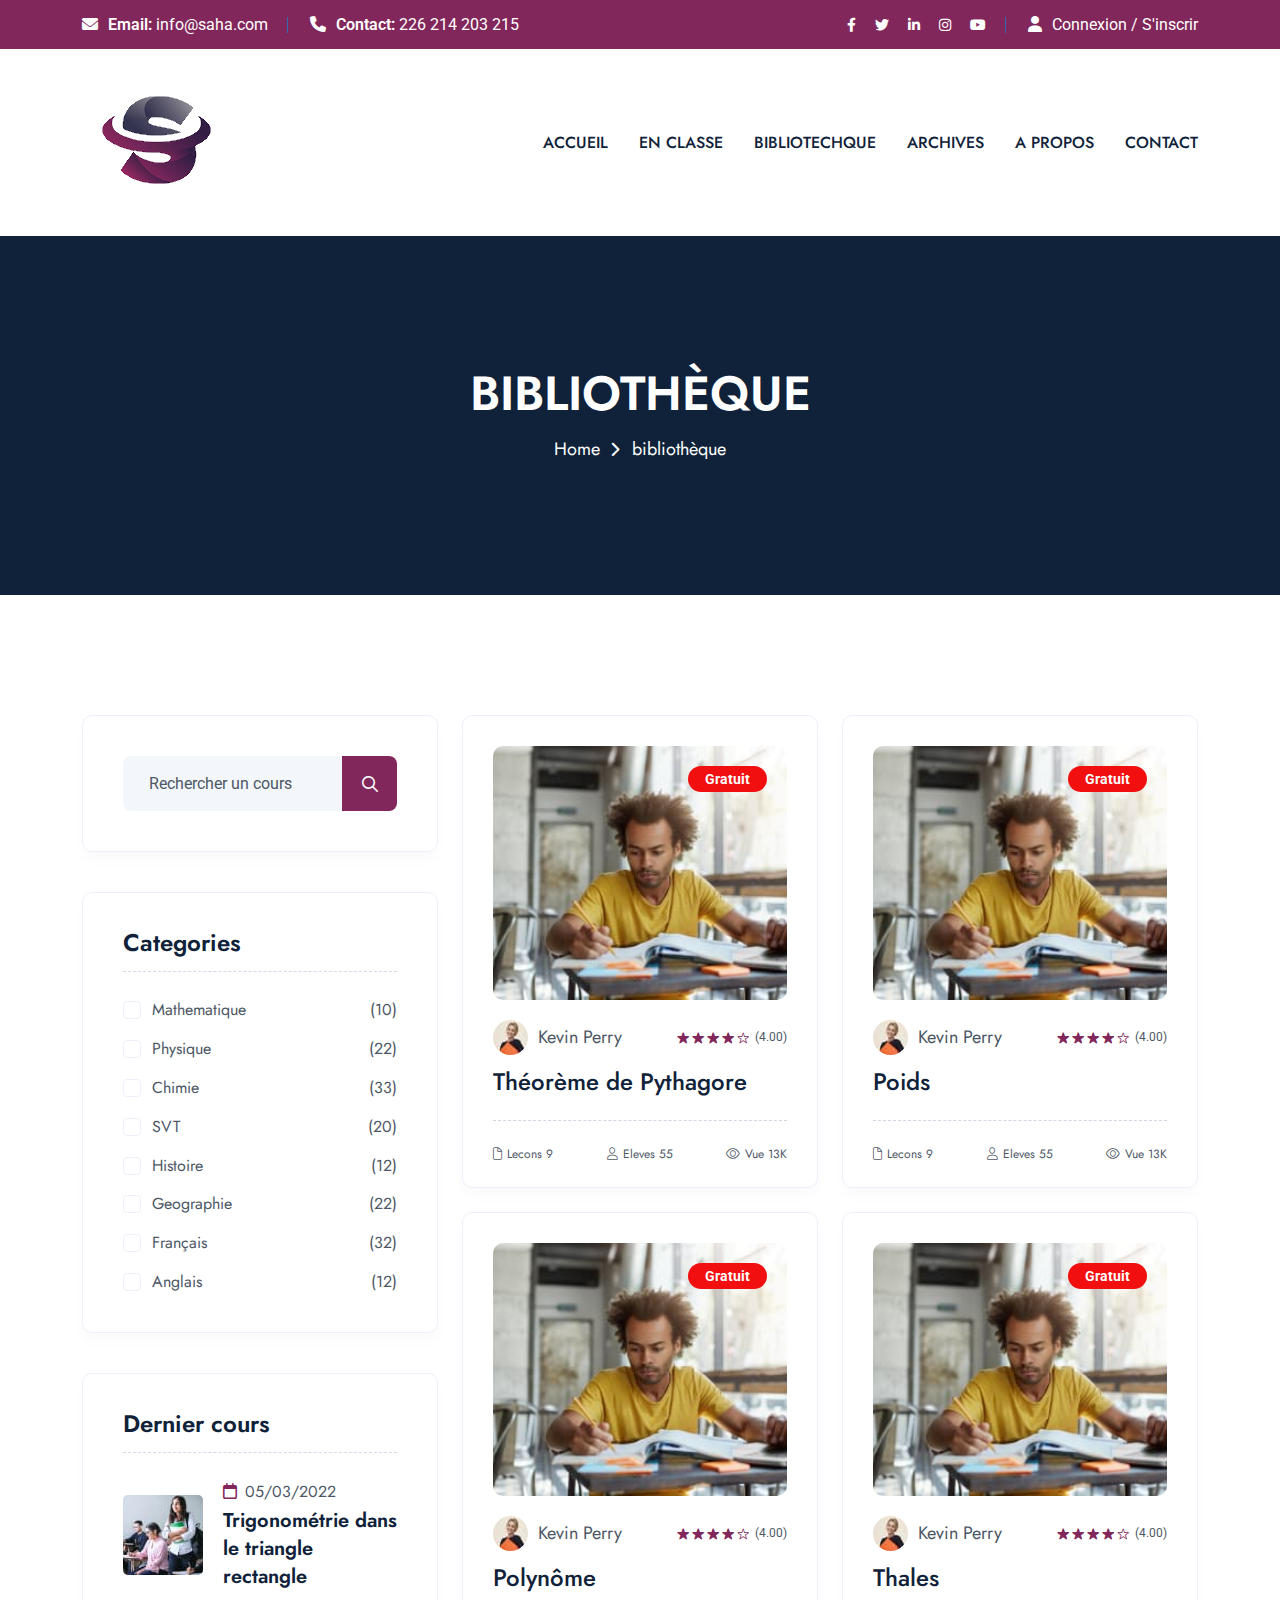
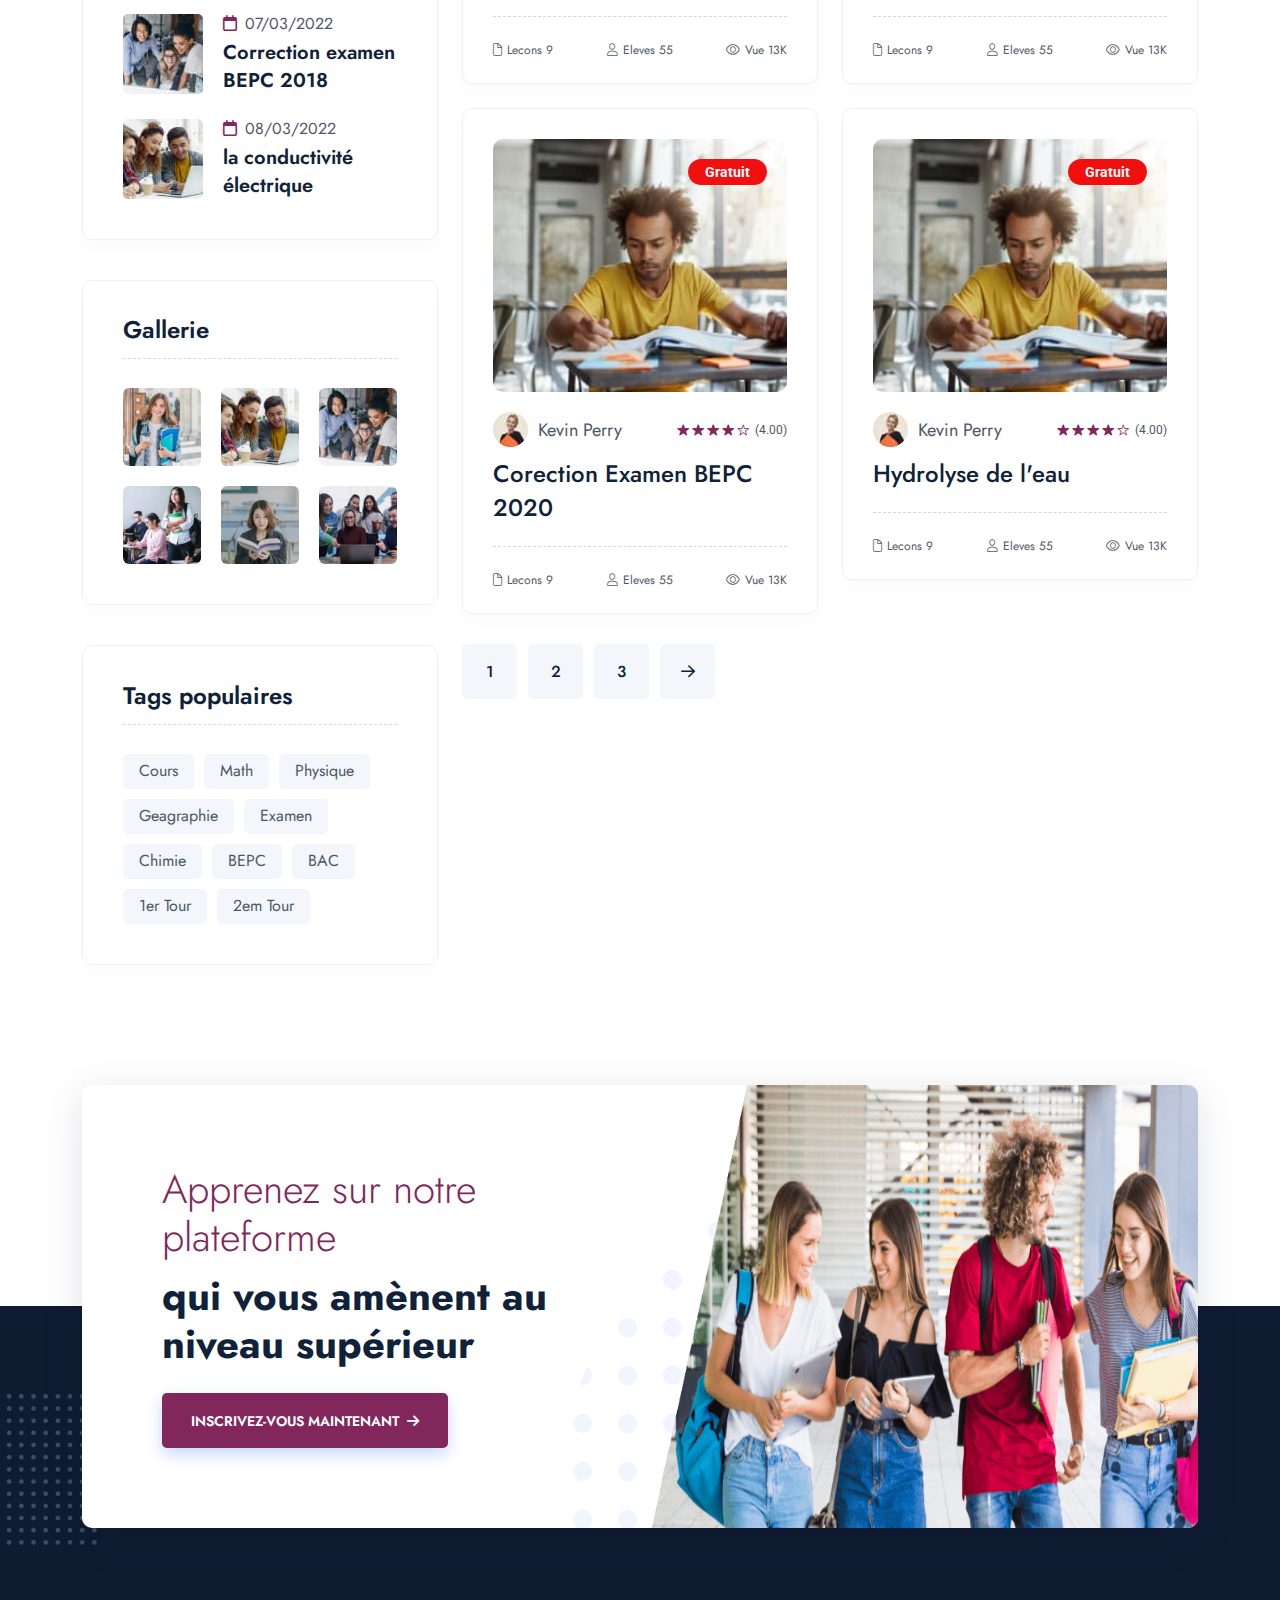
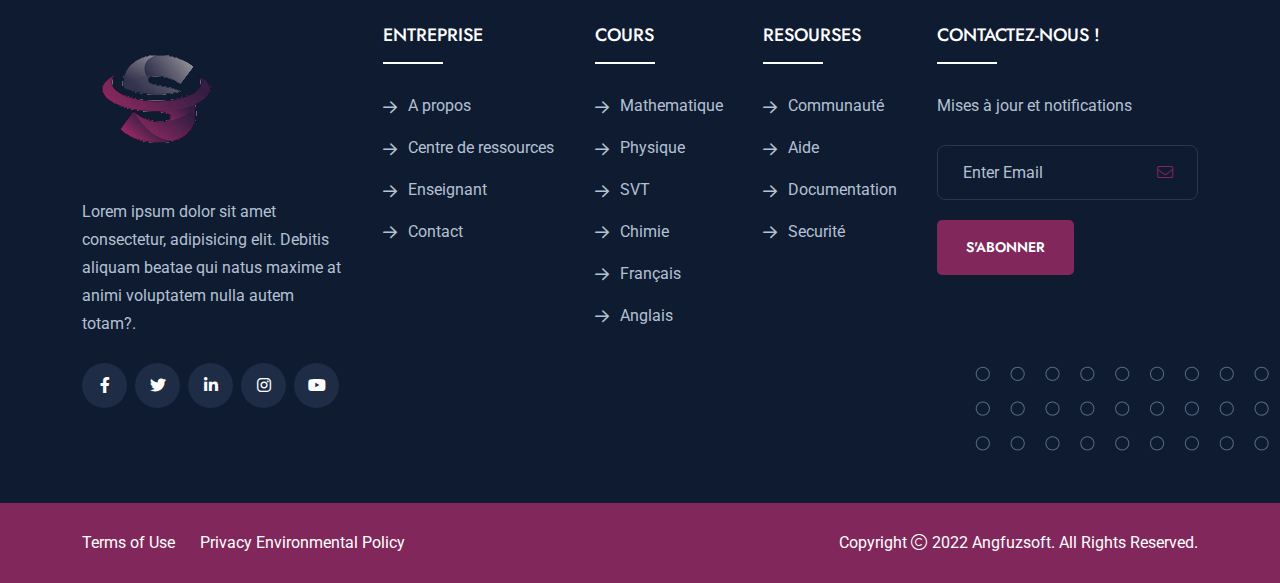
==== commit d7e30f9e: "commit 3" ====
--- a/bibliotech.html
+++ b/bibliotech.html
@@ -9,7 +9,7 @@
     <meta name="description" content="Acadu - Online Courses & Education HTML Template">
     <meta name="keywords" content="Acadu - Online Courses & Education HTML Template">
     <meta name="robots" content="INDEX,FOLLOW">
-    <meta name="Vuport" content="width=device-width,initial-scale=1,shrink-to-fit=no">
+    <meta name="viewport" content="width=device-width,initial-scale=1,shrink-to-fit=no">
     <link rel="apple-touch-icon" sizes="57x57" href="images/apple-icon-57x57.png">
     <link rel="apple-touch-icon" sizes="60x60" href="images/apple-icon-60x60.png">
     <link rel="apple-touch-icon" sizes="72x72" href="images/apple-icon-72x72.png">
@@ -99,20 +99,20 @@
                             <li><a href="index-4.html">Home Four</a></li>
                         </ul> -->
                     </li>
-                    <li class=""><a href="#">En classe</a>
+                    <li class=""><a href="classe.html">En classe</a>
                         <!-- <ul class="sub-menu">
                             <li><a href="#">Courses</a></li>
                             <li><a href="video-#">Video Courses</a></li>
                             <li><a href="#">Course Details</a></li>
                         </ul> -->
                     </li>
-                    <li class=""><a href="#">Bibliotechque</a>
+                    <li class=""><a href="bibliotech.html">Bibliotechque</a>
                         <!-- <ul class="sub-menu">
                             <li><a href="team.html">Teachers</a></li>
                             <li><a href="team-details.html">Teacher Details</a></li>
                         </ul> -->
                     </li>
-                    <li class=""><a href="#">Archives</a>
+                    <li class=""><a href="cours.html">Archives</a>
                         <!-- <ul class="mega-menu">
                             <li><a href="shop.html">Pagelist 1</a>
                                 <ul>
@@ -130,7 +130,7 @@
                                     <li><a href="team-details.html">Teachers Details</a>
                                     </li>
                                     <li><a href="blog.html">Blog</a></li>
-                                    <li><a href="cours-detaille.html">Blog Details</a></li>
+                                    <li><a href="blog-details.html">Blog Details</a></li>
                                 </ul>
                             </li>
                             <li><a href="#">Pagelist 3</a>
@@ -157,10 +157,10 @@
                     <li class=""><a href="#">A propos</a>
                         <!-- <ul class="sub-menu">
                             <li><a href="blog.html">Blog</a></li>
-                            <li><a href="cours-detaille.html">Blog Details</a></li>
+                            <li><a href="blog-details.html">Blog Details</a></li>
                         </ul> -->
                     </li>
-                    <li><a href="">Contact</a></li>
+                    <li><a href="contact.html">Contact</a></li>
                 </ul>
             </div>
         </div>
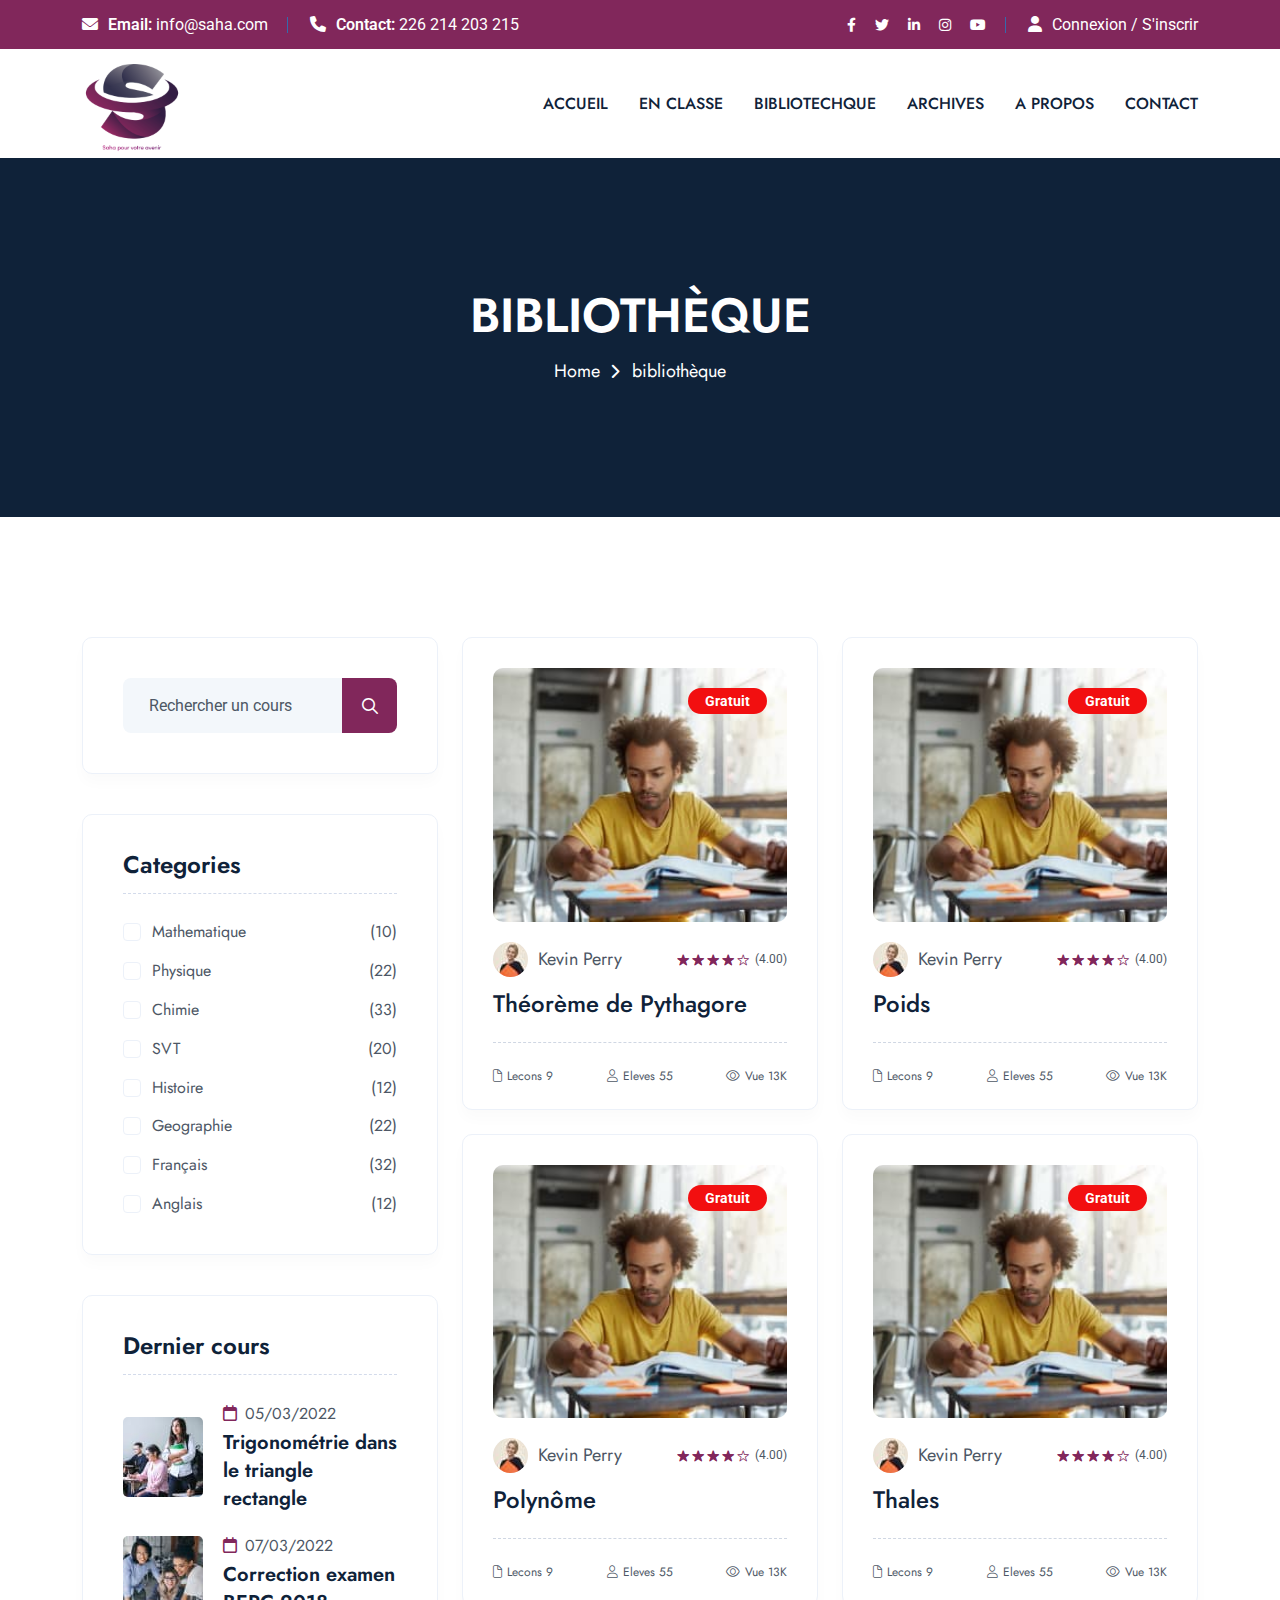
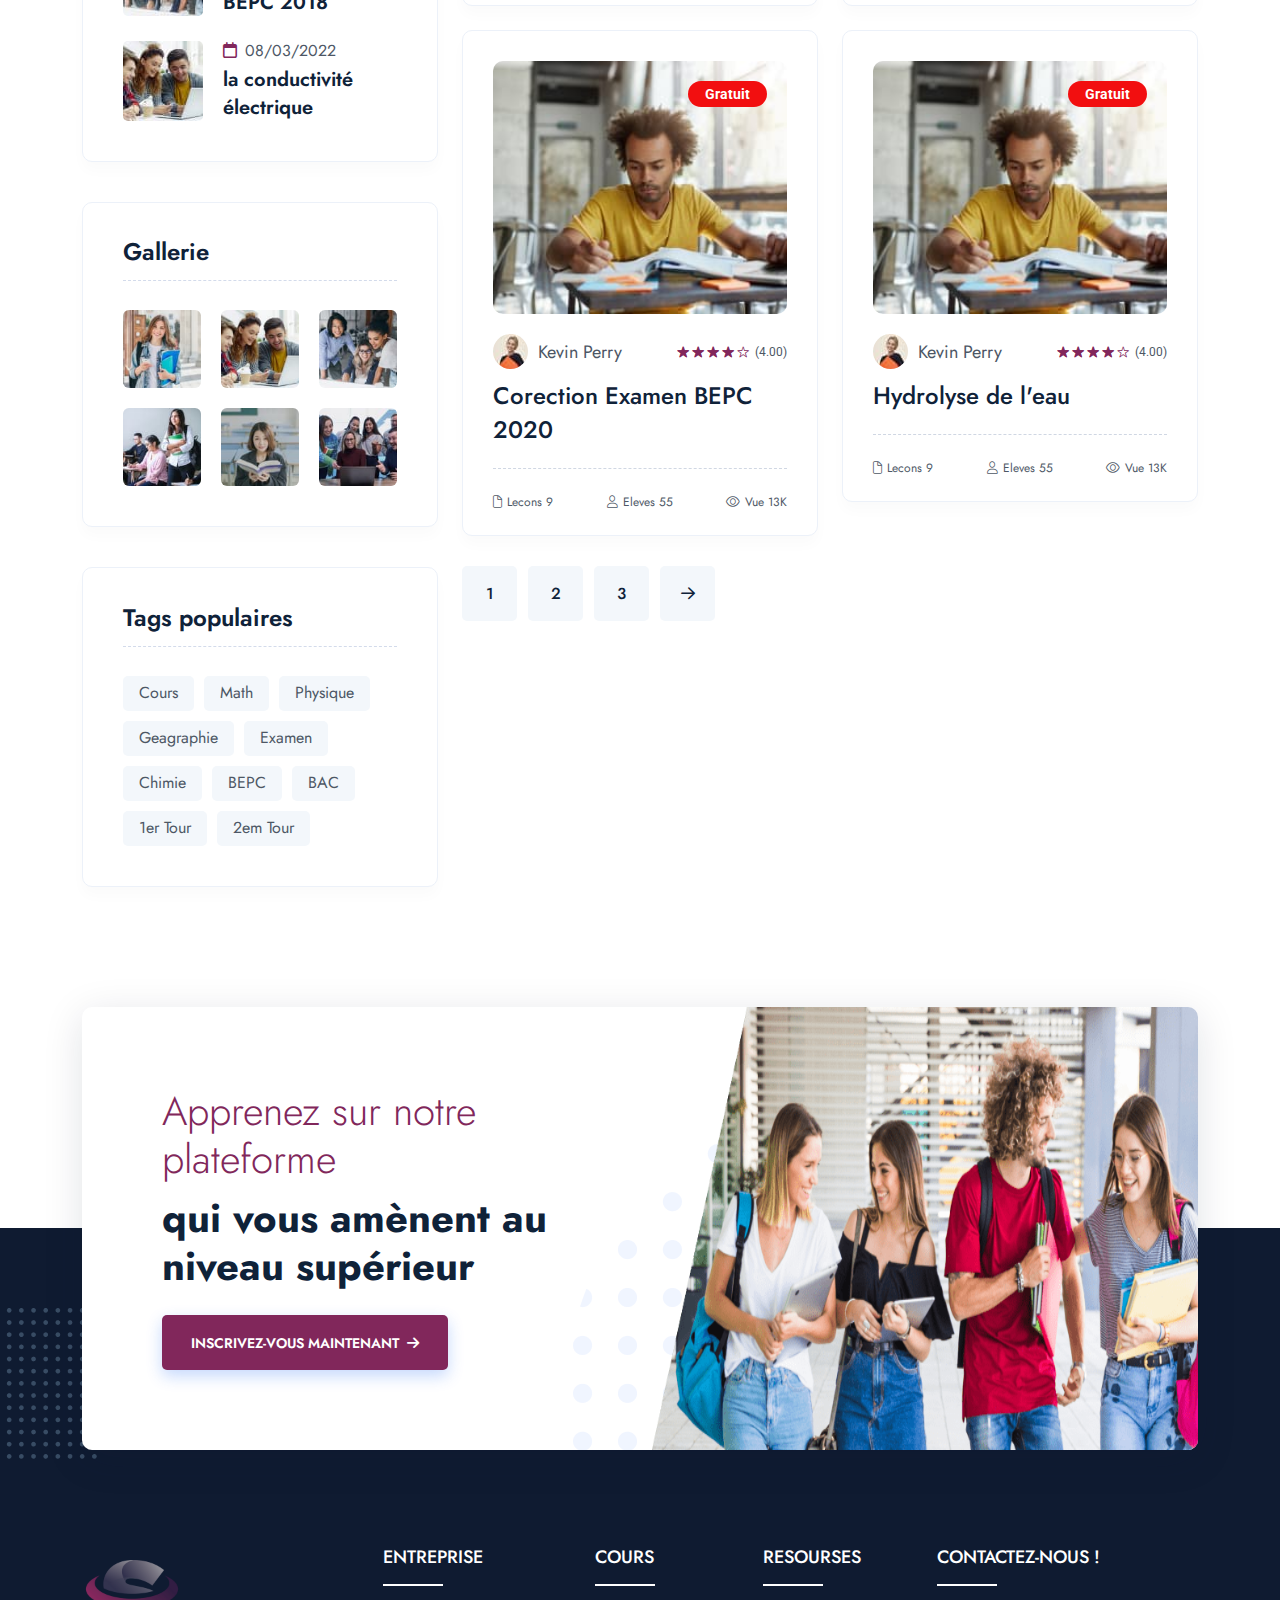
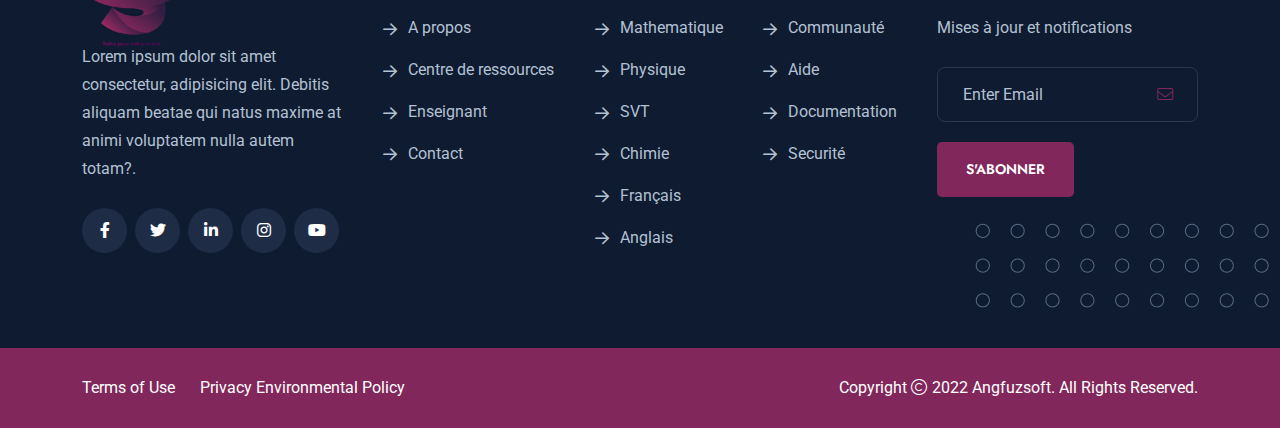
==== commit 9e362474: "commit 6" ====
--- a/bibliotech.html
+++ b/bibliotech.html
@@ -206,7 +206,7 @@
                         <div class="row align-items-center justify-content-between">
                             <div class="col-auto">
                                 <div class="header-logo"><a href="index.html"><img src="images/saha_logo.png"
-                                            alt="Acadu"></a>
+                                            style="width: 100px;" alt="Acadu"></a>
                                 </div>
                             </div>
                             <!-- <div class="col-auto d-none d-xl-inline-block">
@@ -612,8 +612,9 @@
                     <div class="col-md-6 col-xl-3">
                         <div class="widget footer-widget style2">
                             <div class="as-widget-about">
-                                <div class="about-logo"><a href="index.html"><img src="images/saha_logo.png"
-                                            alt="Acadu"></a></div>
+                                <div class="header-logo"><a href="index.html"><img src="images/saha_logo.png"
+                                            style="width: 100px;" alt="Acadu"></a>
+                                </div>
                                 <p class="about-text">Lorem ipsum dolor sit amet consectetur, adipisicing elit. Debitis
                                     aliquam beatae qui natus maxime at animi voluptatem nulla autem totam?.</p>
                                 <div class="as-social"><a href="https://www.facebook.com/"><i
--- a/css/style.css
+++ b/css/style.css
@@ -5213,8 +5213,8 @@
 }
 
 .header-logo {
-    padding-top: 20px;
-    padding-bottom: 20px
+    /* padding-top: 20px;
+    padding-bottom: 20px */
 }
 
 .header-notice {
